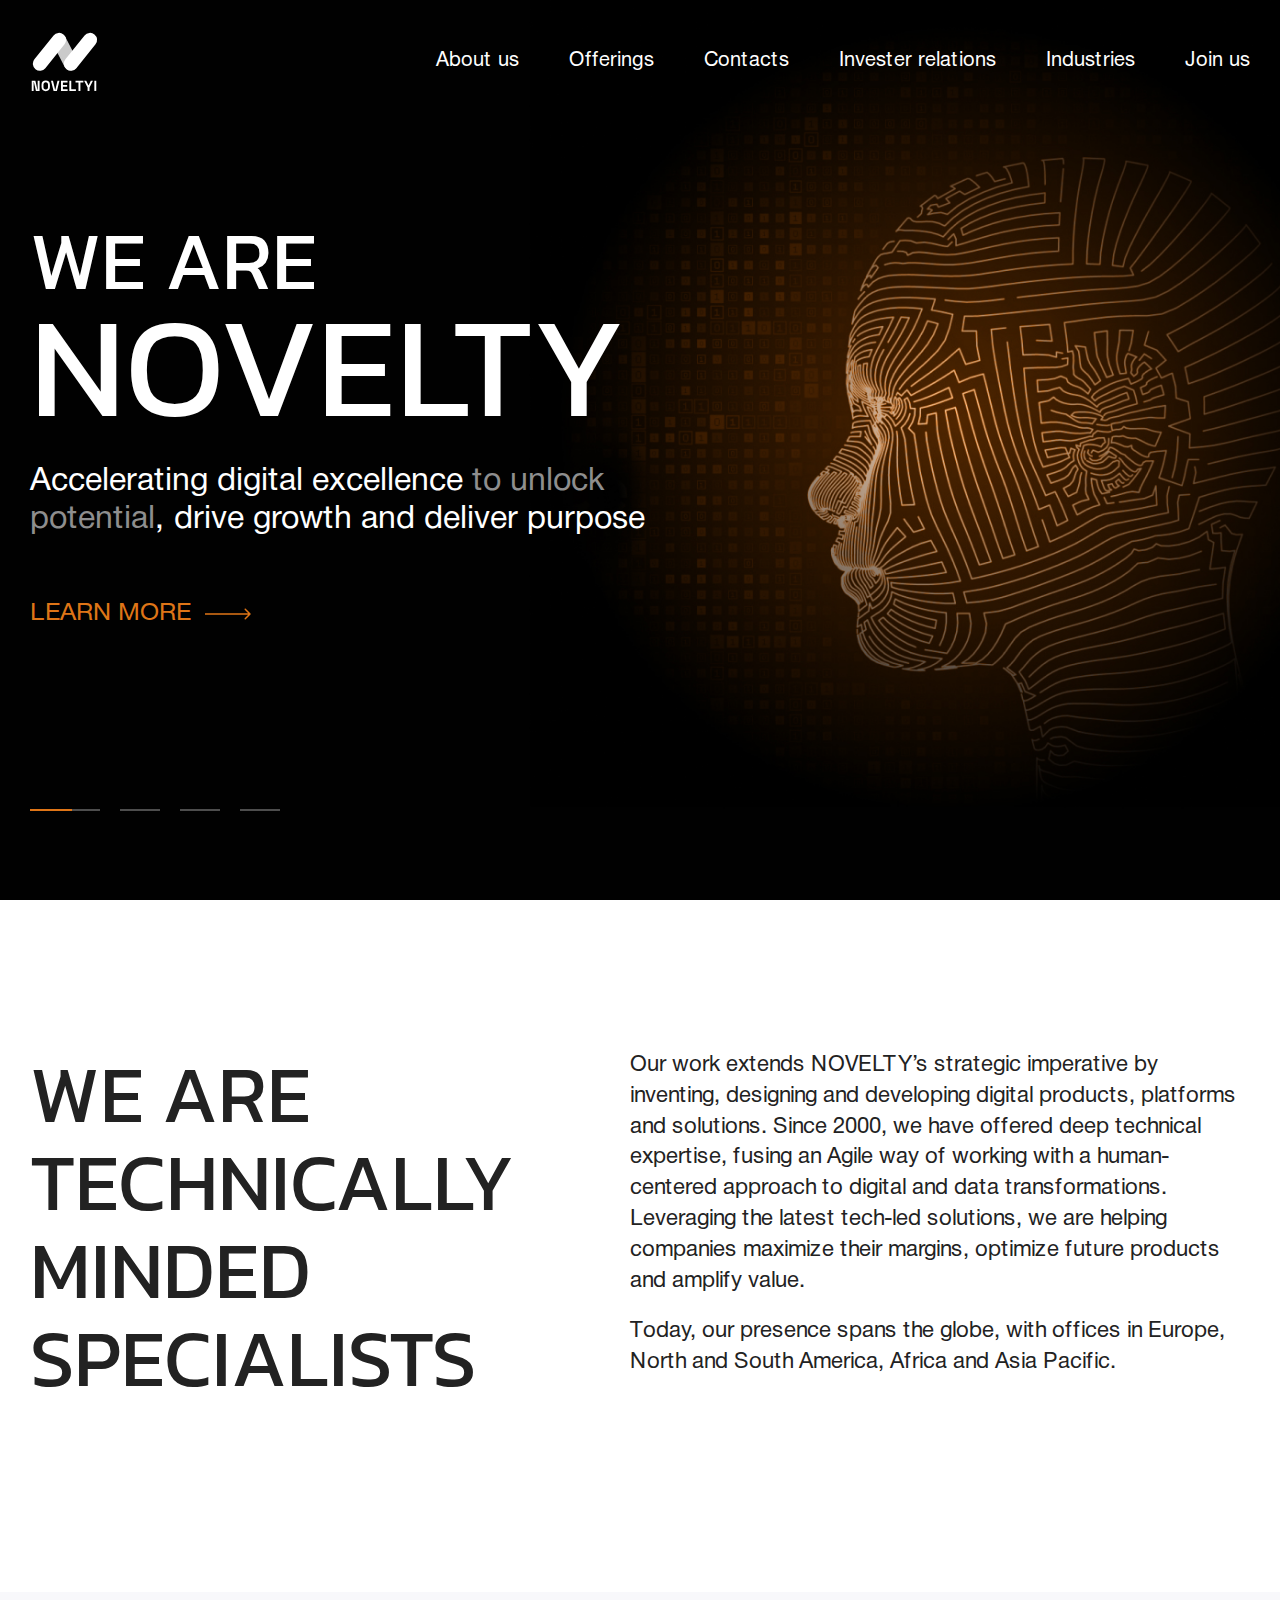
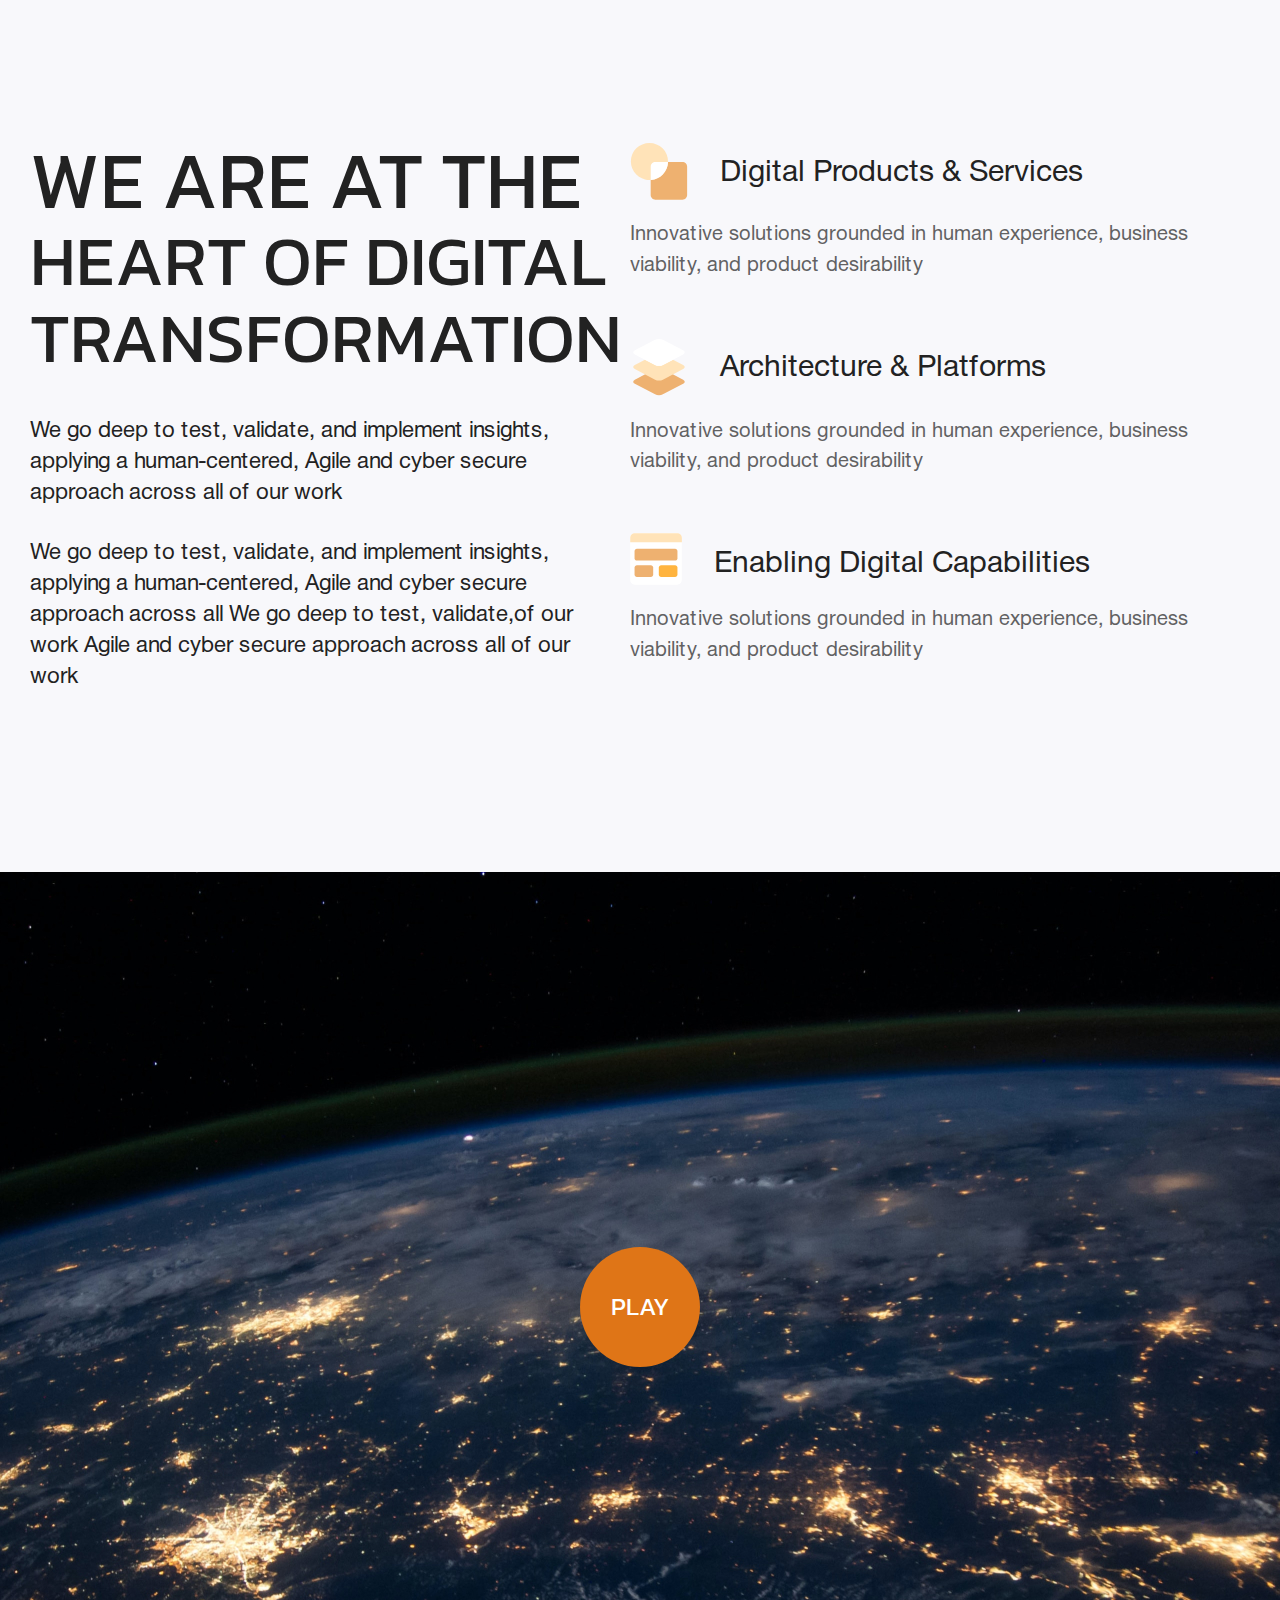
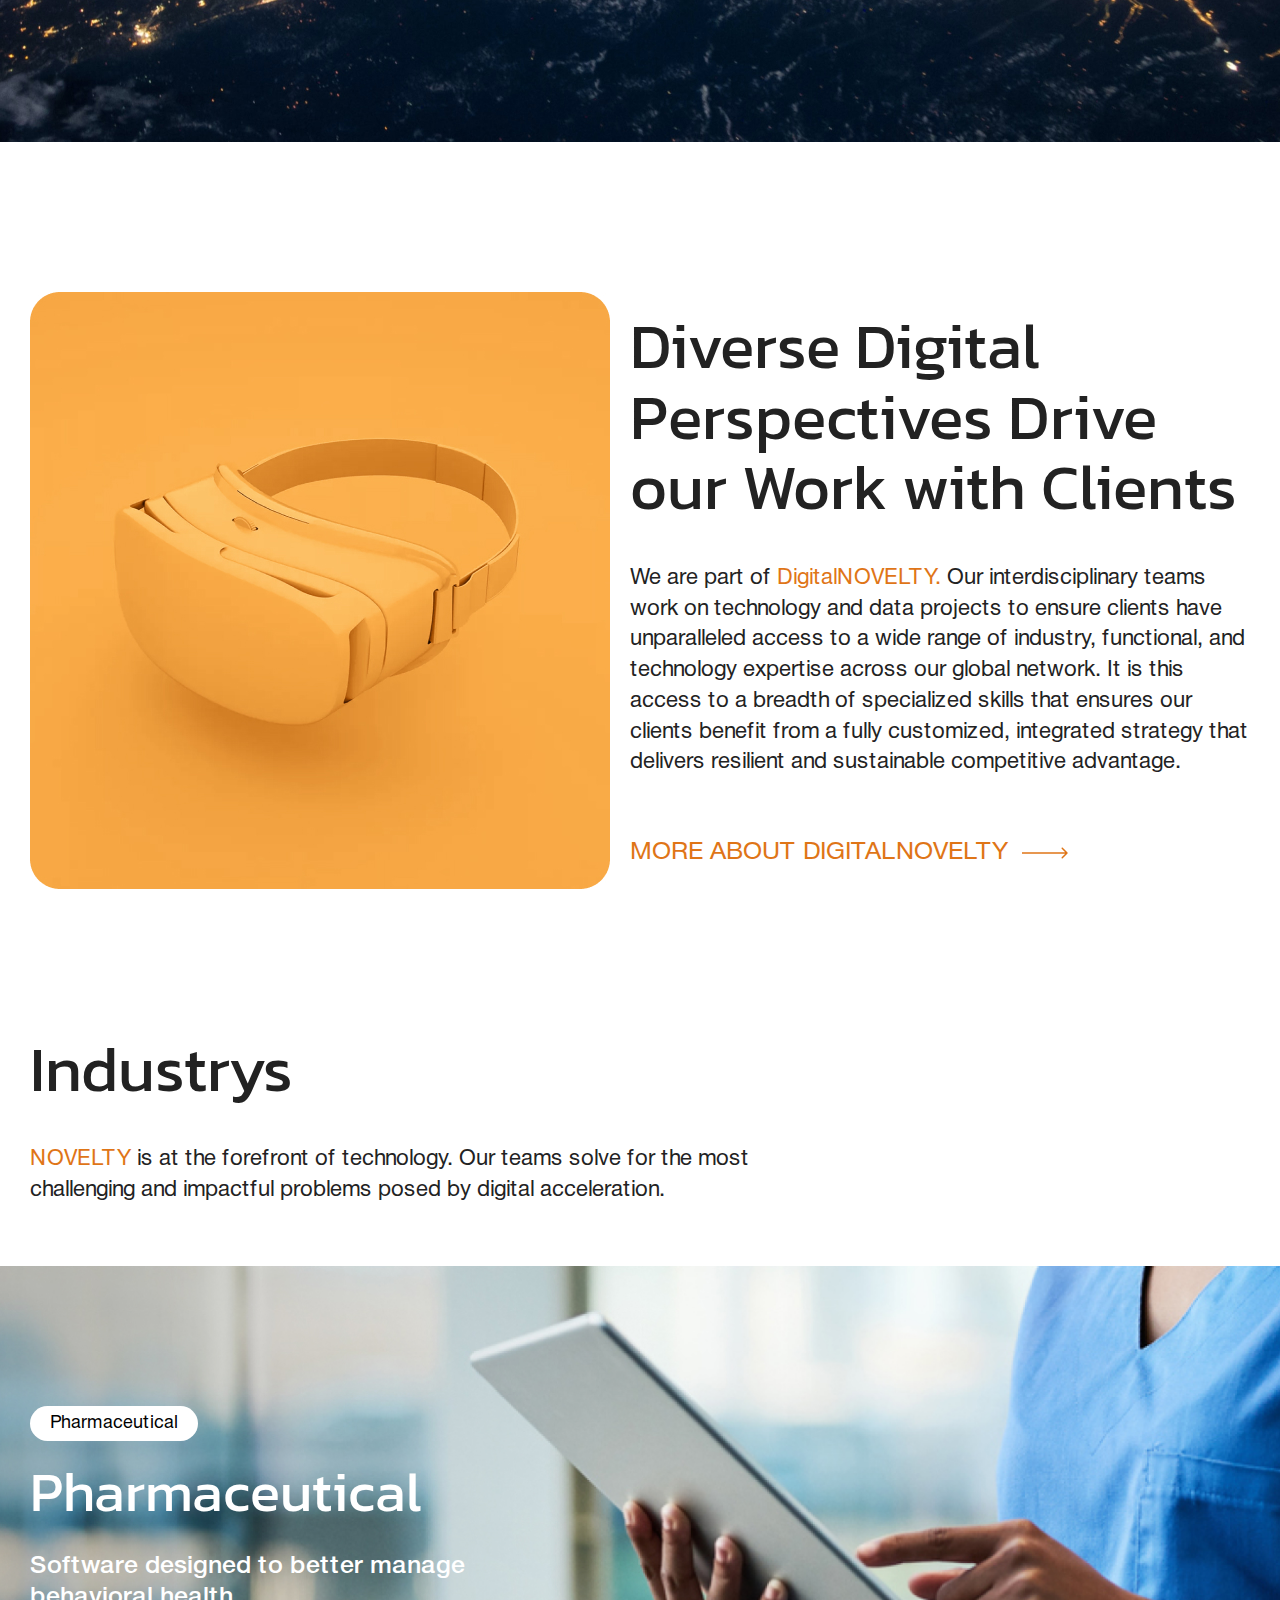
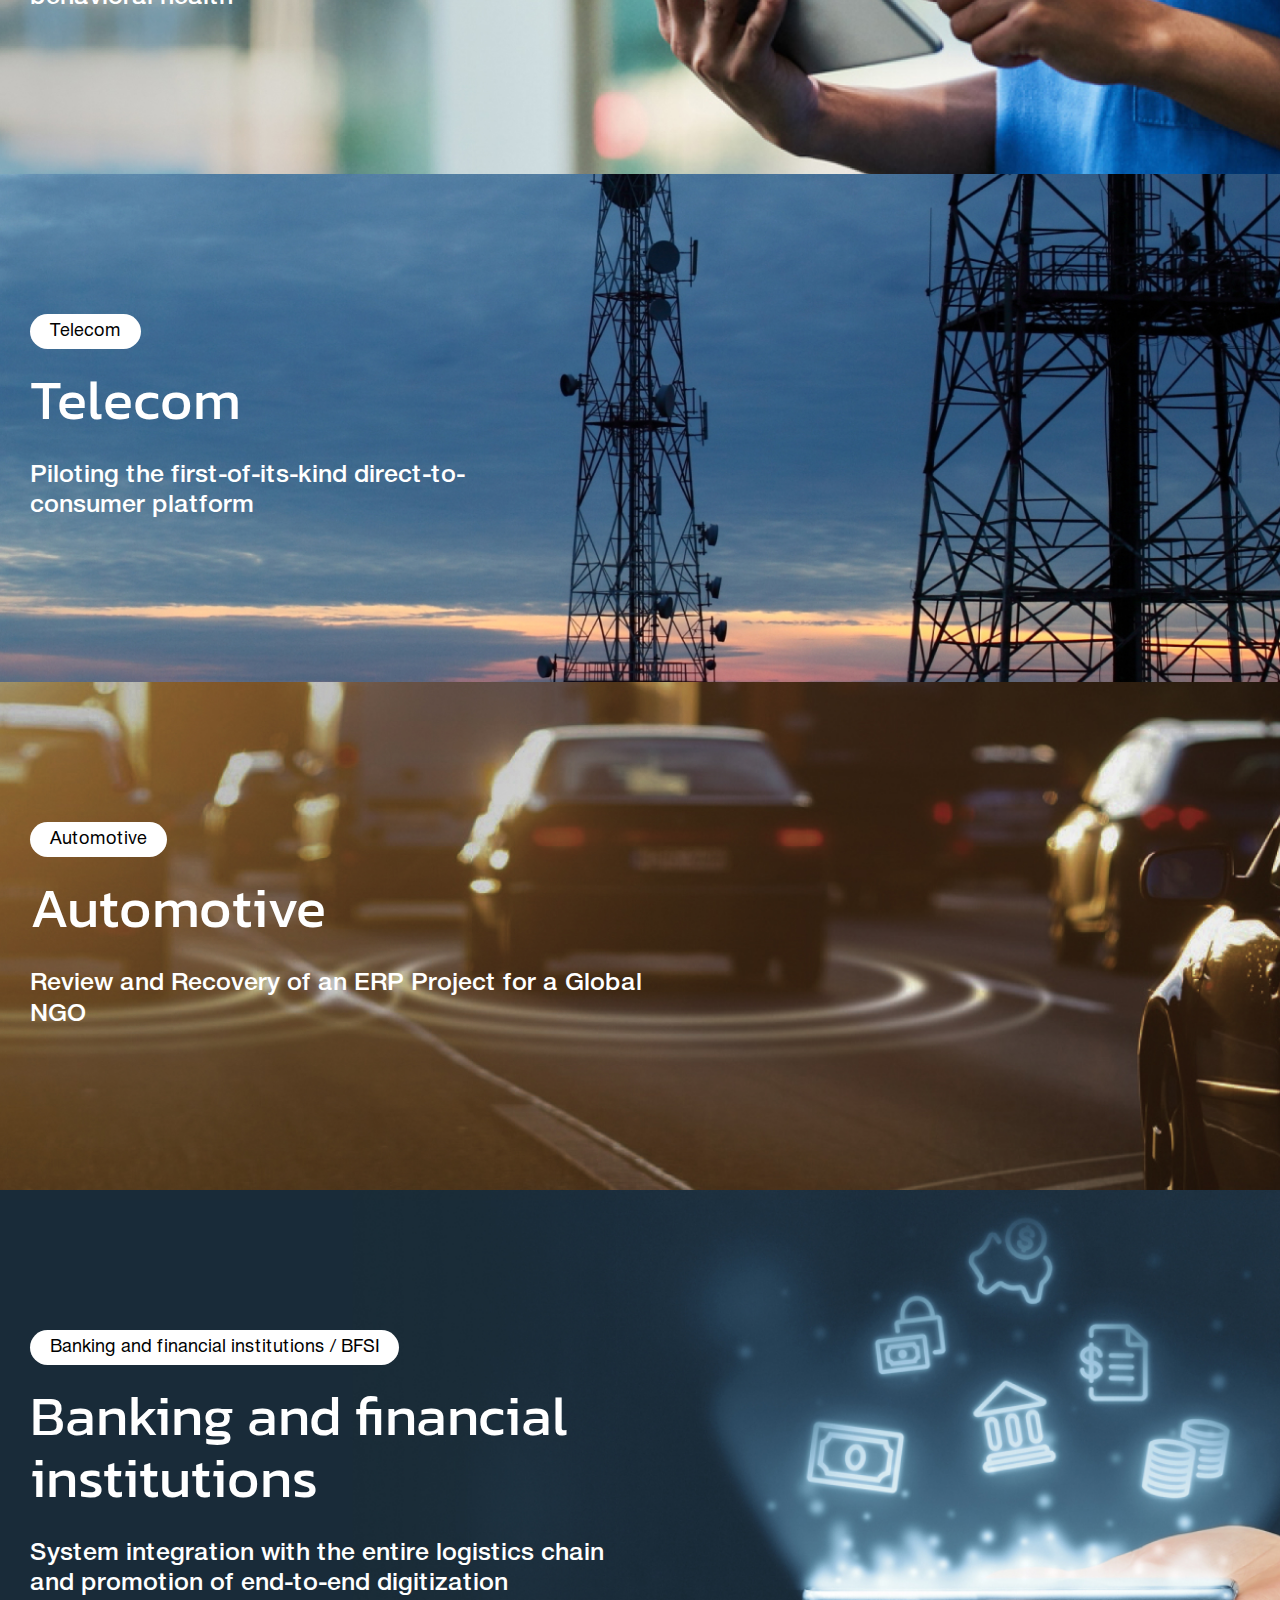
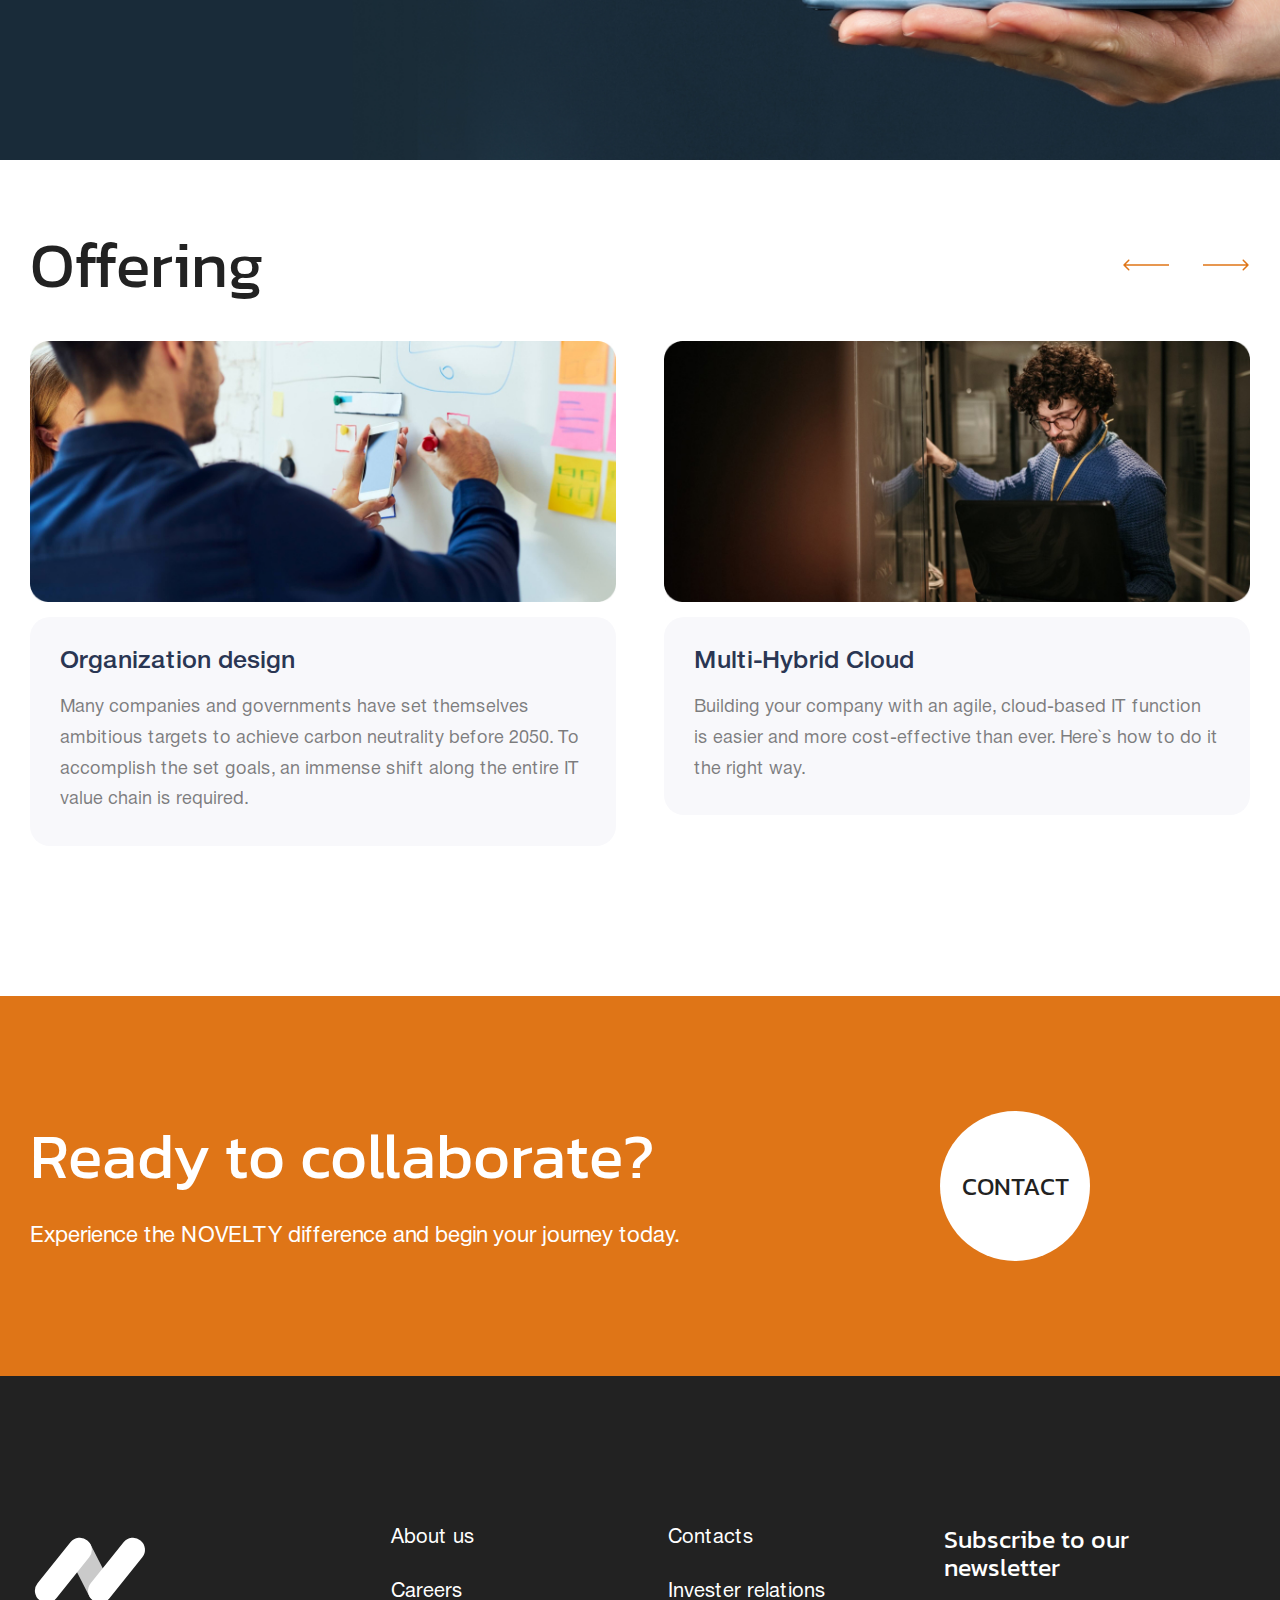
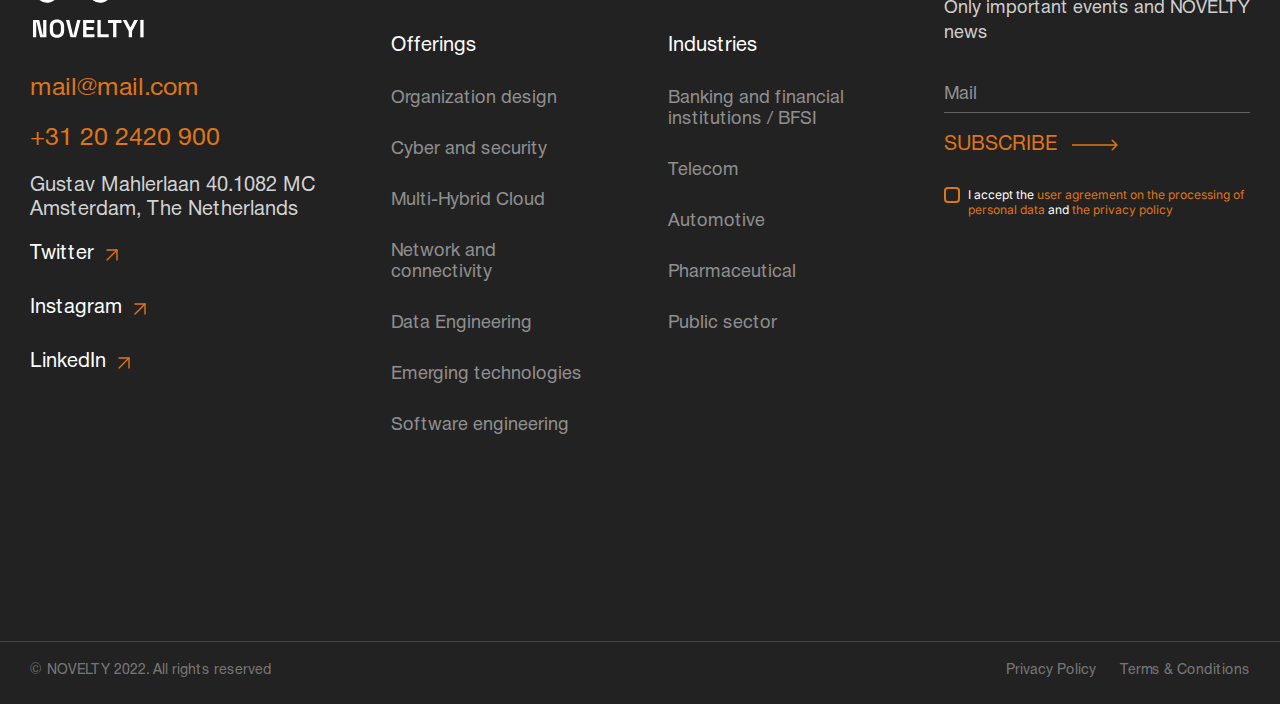
==== index.html @ e87364b2 "first" ====
<!DOCTYPE html>
<html lang="en">

<head>
	<meta charset="UTF-8">
	<meta name="viewport" content="width=device-width, initial-scale=1.0">
	<meta http-equiv="X-UA-Compatible" content="ie=edge">
	<title>Document</title>
	<link rel="preconnect" href="https://fonts.googleapis.com">
	<link rel="preconnect" href="https://fonts.gstatic.com" crossorigin>
	<link href="https://fonts.googleapis.com/css2?family=Inter&family=Kanit&display=swap" rel="stylesheet">
	<link rel="stylesheet" href="css/fonts.css">
	<link rel="stylesheet" href="css/reset.css">
	<link rel="stylesheet" href="css/style.css">
</head>

<body>

	<header class="header" style="background-image: url('images/header-bg.jpg');" id="header">
		<div class="header__wrapper">
			<div class="header-top" id="header_menu">
				<div class="container">
					<div class="header-top__wrapper">
						<a class="header-top__logo" href="#">
							<img src="images/logo.svg">
						</a>
						<nav class="header-top__menu" id="nav_menu">
							<ul class="header-top__menu-list">
								<li class="header-top__menu-item">
									<a class="header-top__menu-link" href="#">
										About us
									</a>
								</li>
								<li class="header-top__menu-item header-top__menu-item--inner">
									<a class="header-top__menu-link" href="#">
										Offerings
									</a>
									<div class="header-top__menu-dropdown">
										<ul class="header-top__dropdown-list">
											<li class="header-top__dropdown-item offerings active" data-index="0">
												<p class="header-dropdown__item-text">Organization design</p>
											</li>
											<li class="header-top__dropdown-item offerings" data-index="1">
												<p class="header-dropdown__item-text">Network and connectivity</p>
											</li>
											<li class="header-top__dropdown-item offerings" data-index="2">
												<p class="header-dropdown__item-text">Cyber and security</p>
											</li>
											<li class="header-top__dropdown-item offerings" data-index="3">
												<p class="header-dropdown__item-text">Multi-Hybrid Cloud</p>
											</li>
											<li class="header-top__dropdown-item offerings" data-index="4">
												<p class="header-dropdown__item-text">Data Engineering</p>
											</li>
											<li class="header-top__dropdown-item offerings" data-index="5">
												<p class="header-dropdown__item-text">Software engineering</p>
											</li>
											<li class="header-top__dropdown-item offerings" data-index="6">
												<p class="header-dropdown__item-text">Emerging technologies</p>
											</li>
										</ul>
										<div class="header-dropdown__item-content">
											<ul class="header-dropdown__item-inner active" data-index="0">
												<li class="herader-dropdown__inner-item">Digital native business models1</li>
												<li class="herader-dropdown__inner-item">Digital native enterprise architectures
												</li>
												<li class="herader-dropdown__inner-item">Workforce transformation</li>
												<li class="herader-dropdown__inner-item">Workspace transformation</li>
												<li class="herader-dropdown__inner-item">Cognitive process automation</li>
												<li class="herader-dropdown__inner-item">Experience design</li>
												<li class="herader-dropdown__inner-item">Cognitive VOIP and Call center
													solutions </li>
											</ul>
											<ul class="header-dropdown__item-inner" data-index="1">
												<li class="herader-dropdown__inner-item">Digital native business models2</li>
												<li class="herader-dropdown__inner-item">Digital native enterprise architectures
												</li>
												<li class="herader-dropdown__inner-item">Workforce transformation</li>
												<li class="herader-dropdown__inner-item">Workspace transformation</li>
											</ul>
											<ul class="header-dropdown__item-inner" data-index="2">
												<li class="herader-dropdown__inner-item">Digital native business models3</li>
												<li class="herader-dropdown__inner-item">Digital native enterprise architectures
												</li>
												<li class="herader-dropdown__inner-item">Workforce transformation</li>
												<li class="herader-dropdown__inner-item">Experience design</li>
												<li class="herader-dropdown__inner-item">Cognitive VOIP and Call center
													solutions </li>
											</ul>
											<ul class="header-dropdown__item-inner" data-index="3">
												<li class="herader-dropdown__inner-item">Digital native business models4</li>
												<li class="herader-dropdown__inner-item">Digital native enterprise architectures
												</li>
												<li class="herader-dropdown__inner-item">Workforce transformation</li>
												<li class="herader-dropdown__inner-item">Workspace transformation</li>
												<li class="herader-dropdown__inner-item">Cognitive process automation</li>
												<li class="herader-dropdown__inner-item">Experience design</li>
												<li class="herader-dropdown__inner-item">Cognitive process automation</li>
												<li class="herader-dropdown__inner-item">Experience design</li>
											</ul>
											<ul class="header-dropdown__item-inner" data-index="4">
												<li class="herader-dropdown__inner-item">Digital native business models5</li>
												<li class="herader-dropdown__inner-item">Digital native enterprise architectures
												</li>
												<li class="herader-dropdown__inner-item">Workforce transformation</li>
												<li class="herader-dropdown__inner-item">Workspace transformation</li>
												<li class="herader-dropdown__inner-item">Cognitive process automation</li>
												<li class="herader-dropdown__inner-item">Experience design</li>
												<li class="herader-dropdown__inner-item">Cognitive VOIP and Call center
													solutions </li>
											</ul>
											<ul class="header-dropdown__item-inner" data-index="5">
												<li class="herader-dropdown__inner-item">Digital native business models6</li>
												<li class="herader-dropdown__inner-item">Digital native enterprise architectures
												</li>
												<li class="herader-dropdown__inner-item">Workforce transformation</li>
												<li class="herader-dropdown__inner-item">Workspace transformation</li>
												<li class="herader-dropdown__inner-item">Cognitive process automation</li>
												<li class="herader-dropdown__inner-item">Experience design</li>
												<li class="herader-dropdown__inner-item">Cognitive VOIP and Call center
													solutions </li>
											</ul>
											<ul class="header-dropdown__item-inner" data-index="6">
												<li class="herader-dropdown__inner-item">Digital native business models7</li>
												<li class="herader-dropdown__inner-item">Digital native enterprise architectures
												</li>
												<li class="herader-dropdown__inner-item">Workforce transformation</li>
												<li class="herader-dropdown__inner-item">Workspace transformation</li>
												<li class="herader-dropdown__inner-item">Cognitive process automation</li>
												<li class="herader-dropdown__inner-item">Experience design</li>
												<li class="herader-dropdown__inner-item">Cognitive VOIP and Call center
													solutions </li>
											</ul>
										</div>
									</div>
								</li>
								<li class="header-top__menu-item">
									<a class="header-top__menu-link" href="#">
										Contacts
									</a>
								</li>
								<li class="header-top__menu-item">
									<a class="header-top__menu-link" href="#">
										Invester relations
									</a>
								</li>
								<li class="header-top__menu-item header-top__menu-item--inner">
									<a class="header-top__menu-link" href="#">
										Industries
									</a>
									<div class="header-top__menu-dropdown header-top__menu-dropdown--industries">
										<ul class="header-top__dropdown-list">
											<li class="header-top__dropdown-item industries">
												<p class="header-dropdown__item-text">Banking and financial institutions / BFSI
												</p>
											</li>
											<li class="header-top__dropdown-item industries">
												<p class="header-dropdown__item-text">Telecom</p>
											</li>
											<li class="header-top__dropdown-item industries">
												<p class="header-dropdown__item-text">Automotive</p>
											</li>
											<li class="header-top__dropdown-item industries">
												<p class="header-dropdown__item-text">Pharmaceutical</p>
											</li>
											<li class="header-top__dropdown-item industries">
												<p class="header-dropdown__item-text">Public sector</p>
											</li>
										</ul>
									</div>
								</li>
								<li class="header-top__menu-item">
									<a class="header-top__menu-link" href="#">
										Join us
									</a>
								</li>
							</ul>
						</nav>
						<div class="header-top__burger">
							<span class="header-top__burger-line"></span>
						</div>
					</div>	
				</div>	
			</div>
			<div class="container">
				<div class="header__inner">
					<div class="header__inner-content">
						<h1 class="header__inner-title title">
							We Are <span>NOVELTY</span>
						</h1>
						<p class="header__inner-text">
							Accelerating digital excellence <span>to unlock potential</span>, drive growth and deliver
							purpose
						</p>
						<a class="header__inner-link link" href="#">
							LEARN MORE
						</a>
					</div>
					<div class="header__inner-bottom">
						<div class="header__inner-line header__inner-line--active">
							<span class="header__inner-filling"></span>
						</div>
						<div class="header__inner-line">
							<span class="header__inner-filling"></span>
						</div>
						<div class="header__inner-line">
							<span class="header__inner-filling"></span>
						</div>
						<div class="header__inner-line">
							<span class="header__inner-filling"></span>
						</div>
					</div>
				</div>
			</div>	
		</div>
	</header>



 

	<section class="info">
		<div class="container">
			<div class="info__wrapper">
				<h2 class="info__wrapper-title title">
					We are Technically Minded Specialists
				</h2>
				<div class="info__wrapper-text">
					<p class="info__wrapper-paragraph">
						Our work extends NOVELTY’s strategic imperative by inventing, designing and developing digital
						products, platforms and solutions. Since 2000, we have offered deep technical expertise, fusing
						an Agile way of working with a human-centered approach to digital and data transformations.
						Leveraging the latest tech-led solutions, we are helping companies maximize their margins,
						optimize future products and amplify value.
					</p>
					<p class="info__wrapper-paragraph">
						Today, our presence spans the globe, with offices in Europe, North and South America, Africa and
						Asia Pacific.
					</p>
				</div>
			</div>
		</div>
	</section>




	<section class="feature">
		<div class="container">
			<div class="feature-inner">
				<div class="feature-inner__info">
					<h3 class="feature-inner__info-title title">
						<span>We Are at the</span> Heart of Digital Transformation
					</h3>
					<div class="feature-inner__info-text">
						<p class="feature-inner__info-paragraph">
							We go deep to test, validate, and implement insights,
							applying a human-centered,
							Agile and cyber secure approach across all of our work
						</p>
						<p class="feature-inner__info-paragraph">
							We go deep to test, validate, and implement insights, applying a human-centered,
							Agile and cyber secure approach across all We go deep to test,
							validate,of our work Agile and cyber secure approach across all of our work
						</p>
					</div>
				</div>
				<div class="feature-inner__items">
					<div class="feature-inner__items-item">
						<div class="feature-inner__item-top">
							<div class="feature-inner__items-img">
								<img src="images/feature_img-1.svg">
							</div>
							<h5 class="feature-inner__items-title">
								Digital Products & Services
							</h5>
						</div>
						<p class="feature-inner__items-text">
							Innovative solutions grounded in human experience,
							business viability, and product desirability
						</p>
					</div>
					<div class="feature-inner__items-item">
						<div class="feature-inner__item-top">
							<div class="feature-inner__items-img">
								<img src="images/feature_img-2.svg">
							</div>
							<h5 class="feature-inner__items-title">
								Architecture & Platforms
							</h5>
						</div>
						<p class="feature-inner__items-text">
							Innovative solutions grounded in human experience,
							business viability, and product desirability
						</p>
					</div>
					<div class="feature-inner__items-item">
						<div class="feature-inner__item-top">
							<div class="feature-inner__items-img">
								<img src="images/feature_img-3.svg">
							</div>
							<h5 class="feature-inner__items-title">
								Enabling Digital Capabilities
							</h5>
						</div>
						<p class="feature-inner__items-text">
							Innovative solutions grounded in human experience,
							business viability, and product desirability
						</p>
					</div>
				</div>
			</div>
		</div>
	</section>




	<section class="video" style="background-image: url('images/video-bg.jpg');">
		<div class="video__button">
			<p class="video__button-text">
				play
			</p>
		</div>
	</section>




	<section class="digitalnovelty">
		<div class="container">
			<div class="digitalnovelty__wrapper">
				<div class="digitalnovelty__wrapper-img">
					<img src="images/digitalnovelty_img.jpg">
				</div>
				<div class="digitalnovelty__wrapper-info">
					<h4 class="digitalnovelty__wrapper-title title">
						Diverse Digital Perspectives Drive our Work with Clients
					</h4>
					<p class="digitalnovelty__wrapper-text">
						We are part of <span>DigitalNOVELTY.</span>
						Our interdisciplinary teams work on technology and data projects to ensure
						clients have unparalleled access to a wide range of industry,
						functional, and technology expertise across our global network.
						It is this access to a breadth of specialized skills that ensures
						our clients benefit from a fully customized,
						integrated strategy that delivers resilient and sustainable competitive advantage.
					</p>
					<a class="digitalnovelty__wrapper-link link" href="#">
						more about digitalnovelty
					</a>
				</div>
			</div>
		</div>
	</section>


	<section class="industrys">
		<div class="industrys__top">
			<div class="container">
				<div class="industrys__top-info">
					<h4 class="industrys__top-title title">
						Industrys
					</h4>
					<p class="industrys__top-text">
						<span>NOVELTY</span> is at the forefront of technology.
						Our teams solve for the most challenging and impactful
						problems posed by digital acceleration.
					</p>
				</div>
			</div>
		</div>

		<div class="industrys__items">
			<div class="industrys__items-item" style="background-image: url('images/industrys_img-1.jpg');">
				<div class="container">
					<div class="industrys__item-content">
						<h6 class="industrys__item-suptitle">
							Pharmaceutical
						</h6>
						<h4 class="industrys__item-title title">
							Pharmaceutical
						</h4>
						<p class="industrys__item-text">
							Software designed to better manage<br>
							behavioral health
						</p>
					</div>
				</div>
			</div>
			<div class="industrys__items-item" style="background-image: url('images/industrys_img-2.jpg');">
				<div class="container">
					<div class="industrys__item-content">
						<h6 class="industrys__item-suptitle">
							Telecom
						</h6>
						<h4 class="industrys__item-title title">
							Telecom
						</h4>
						<p class="industrys__item-text">
							Piloting the first-of-its-kind direct-to-<br>consumer platform
						</p>
					</div>
				</div>
			</div>
			<div class="industrys__items-item" style="background-image: url('images/industrys_img-3.jpg');">
				<div class="container">
					<div class="industrys__item-content">
						<h6 class="industrys__item-suptitle">
							Automotive
						</h6>
						<h4 class="industrys__item-title title">
							Automotive
						</h4>
						<p class="industrys__item-text">
							Review and Recovery of an ERP Project for a Global NGO
						</p>
					</div>
				</div>
			</div>
			<div class="industrys__items-item" style="background-image: url('images/industrys_img-4.jpg');">
				<div class="container">
					<div class="industrys__item-content">
						<h6 class="industrys__item-suptitle">
							Banking and financial institutions / BFSI
						</h6>
						<h4 class="industrys__item-title title">
							Banking and financial institutions
						</h4>
						<p class="industrys__item-text">
							System integration with the entire logistics chain and promotion of end-to-end digitization
						</p>
					</div>
				</div>
			</div>
		</div>
	</section>




	<section class="offering">
		<div class="container">
			<div class="offering__top">
				<h4 class="offering-title title">
					Offering
				</h4>
				<div class="offering__slider-arrows">
					<div class="offering__slider-prev offering__slider-btn">
						<img src="images/arrow-prev.svg">
					</div>
					<div class="offering__slider-next offering__slider-btn">
						<img src="images/next-prev.svg">
					</div>
				</div>
			</div>
			<div class="offering__slider">
				<div class="offering__slider-items">
					<div class="offering__slider-item">
						<div class="offering__slider-item__more">
							LEARN MORE
						</div>
						<div class="offering__slider-item__img">
							<img src="images/offering_slider-img1.jpg">
						</div>
						<div class="offering__slider-item__info">
							<h6 class="offering__slider-item-title">
								Organization design
							</h6>
							<p class="offering__slider-item__text">
								Many companies and governments have set themselves ambitious targets to achieve carbon
								neutrality before 2050.
								To accomplish the set goals, an immense shift along the entire IT value chain is
								required.
							</p>
						</div>
					</div>
					<div class="offering__slider-item">
						<div class="offering__slider-item__more">
							LEARN MORE
						</div>
						<div class="offering__slider-item__img">
							<img src="images/offering_slider-img2.jpg">
						</div>
						<div class="offering__slider-item__info">
							<h6 class="offering__slider-item-title">
								Multi-Hybrid Cloud
							</h6>
							<p class="offering__slider-item__text">
								Building your company with an agile, cloud-based IT function is easier and more
								cost-effective than ever.
								Here`s how to do it the right way.
							</p>
						</div>
					</div>
				</div>
			</div>
		</div>
	</section>




	<section class="contact">
		<div class="container">
			<div class="contact__inner">
				<div class="contact__inner-info">
					<h4 class="contact__inner-title title">
						Ready to collaborate?
					</h4>
					<p class="contact__inner-text">
						Experience the NOVELTY difference and begin your journey today.
					</p>
				</div>
				<div class="contact__inner-button" id="contact_button">
					contact
				</div>
			</div>
		</div>
	</section>




	<footer class="footer">
		<div class="container">
			<div class="footer__inner">
				<div class="footer__inner-item footer__inner-item--first">
					<a class="footer__item-logo" href="#">
						<img src="images/footer_logo.svg">
					</a>
					<a class="footer__item-mail" href="#">
						mail@mail.com
					</a>
					<a class="footer__item-phone" href="#">
						+31 20 2420 900
					</a>
					<p class="footer__item-address">
						Gustav Mahlerlaan 40.1082 MC Amsterdam, The Netherlands
					</p>
					<ul class="footer__item-socnetwork">
						<li class="footer__socnetwork-item">
							<a class="footer__socnetwork-link" href="#">
								Twitter
							</a>
						</li>
						<li class="footer__socnetwork-item">
							<a class="footer__socnetwork-link" href="#">
								Instagram
							</a>
						</li>
						<li class="footer__socnetwork-item">
							<a class="footer__socnetwork-link" href="#">
								LinkedIn
							</a>
						</li>
					</ul>
				</div>
				<div class="footer__inner-item footer__inner-item--nav">
					<ul class="footer__item-list">
						<li class="footer__list-item">
							<a class="footer__list-link footer__list-item--top" href="#">
								About us
							</a>
						</li>
						<li class="footer__list-item">
							<a class="footer__list-link footer__list-item--top" href="#">
								Careers
							</a>
						</li>
						<li class="footer__list-item">
							<a class="footer__list-link footer__list-item--top" href="#">
								Offerings
							</a>
						</li>
						<li class="footer__list-item">
							<a class="footer__list-link" href="#">
								Organization design
							</a>
						</li>
						<li class="footer__list-item">
							<a class="footer__list-link" href="#">
								Cyber and security
							</a>
						</li>
						<li class="footer__list-item">
							<a class="footer__list-link" href="#">
								Multi-Hybrid Cloud
							</a>
						</li>
						<li class="footer__list-item">
							<a class="footer__list-link" href="#">
								Network and connectivity
							</a>
						</li>
						<li class="footer__list-item">
							<a class="footer__list-link" href="#">
								Data Engineering
							</a>
						</li>
						<li class="footer__list-item">
							<a class="footer__list-link" href="#">
								Emerging technologies
							</a>
						</li>
						<li class="footer__list-item">
							<a class="footer__list-link" href="#">
								Software engineering
							</a>
						</li>
					</ul>
				</div>
				<div class="footer__inner-item footer__inner-item--nav">
					<ul class="footer__item-list">
						<li class="footer__list-item">
							<a class="footer__list-link footer__list-item--top" href="#">
								Contacts
							</a>
						</li>
						<li class="footer__list-item">
							<a class="footer__list-link footer__list-item--top" href="#">
								Invester relations
							</a>
						</li>
						<li class="footer__list-item">
							<a class="footer__list-link footer__list-item--top" href="#">
								Industries
							</a>
						</li>
						<li class="footer__list-item">
							<a class="footer__list-link" href="#">
								Banking and financial institutions / BFSI
							</a>
						</li>
						<li class="footer__list-item">
							<a class="footer__list-link" href="#">
								Telecom
							</a>
						</li>
						<li class="footer__list-item">
							<a class="footer__list-link" href="#">
								Automotive
							</a>
						</li>
						<li class="footer__list-item">
							<a class="footer__list-link" href="#">
								Pharmaceutical
							</a>
						</li>
						<li class="footer__list-item">
							<a class="footer__list-link" href="#">
								Public sector
							</a>
						</li>
					</ul>
				</div>
				<div class="footer__inner-item footer__inner-form">
					<h6 class="footer__form-title title">
						Subscribe to our newsletter
					</h6>
					<p class="footer__form-text">
						Only important events and NOVELTY news
					</p>
					<div class="footer__form-content">
						<input class="footer__form-input input" type="email" placeholder="Mail">
						<button class="footer__form-button link button">
							Subscribe
						</button>
					</div>
					<label class="footer__form-label">
						<input class="footer__form-check agreement__check" type="checkbox">
						<span class="footer__form-check--style agreement__check--style"></span>
						<p class="footer__label-text agreement__check-text">I accept the <a href="#">user agreement on the processing of
								personal data</a> and <a href="#">the privacy policy</a></p>
					</label>
				</div>
			</div>
		</div>
		<div class="footer__bottom">
			<div class="container">
				<div class="footer__bottom-content">
					<p class="footer__bottom-copyright">
						© NOVELTY 2022. All rights reserved
					</p>
					<div class="footer__bottom-links">
						<a class="footer__links-item" href="#">Privacy Policy</a>
						<a class="footer__links-item" href="#">Terms & Conditions</a>
					</div>
				</div>
			</div>
		</div>
	</footer>

	<div class="popup" id="contact_popup">
		<div class="popup__close"></div>
		<div class="popup__body">
			<div class="popup__content">
				<h5 class="popup__content-title title">
					Contact us
				</h5>
				<p class="popup__content-text">
					We will contact you as soon as possible
				</p>
				<form class="popup__content-form">
					<label class="popup__content-label">
						<p class="popup__label-text">Name</p>
						<input class="popup__content-input input" type="text">
					</label>
					<label class="popup__content-label">
						Mail
						<input class="popup__content-input input" type="text">
					</label>
					<label class="popup__content-label">
						Company
						<input class="popup__content-input input" type="text">
					</label>
					<label class="popup__content-label">
						Describe your problem
						<input class="popup__content-input input" type="text">
					</label>
					<div class="popup__content-bottom">
						<label class="popup__content-agreement">
							<input class="popup__content-check agreement__check" type="checkbox">
							<span class="popup__content-check--style agreement__check--style"></span>
							<p class="popup__label-text agreement__check-text">I accept the <a href="#">user agreement on the processing of
									personal data</a> and <a href="#">the privacy policy</a></p>
						</label>
						<button class="popup__content-button button__form button">
							Send
						</button>
					</div>
				</form>
			</div>
		</div>
	</div> 

	<script src="js/main.js"></script>
</body>

</html>
---- css/fonts.css ----
@font-face {
	font-family:'HelveticaNeueCyr-Roman' ;
	src: url('../fonts/HelveticaNeueCyr-Roman.woff2') format('woff2'),
		url('../fonts/HelveticaNeueCyr-Roman.woff') format('woff');
	font-weight: 400;
	font-style: normal;
	font-display:swap;
}
@font-face {
	font-family:'HelveticaNeueCyr-Medium' ;
	src: url('../fonts/HelveticaNeueCyr-Medium.woff2') format('woff2'),
		url('../fonts/HelveticaNeueCyr-Medium.woff') format('woff');
	font-weight: 500;
	font-style: normal;
	font-display:swap;
}
---- css/style.css ----
*,
*::after,
*::before{
    box-sizing: border-box;
}
body{
	font-family:'HelveticaNeueCyr-Roman';
    font-weight: 400;
    font-size: 22px;
    line-height: 140%;
    color: #222222;
}
a{
    text-decoration: none;
    color: inherit;
}
ul{
    list-style:none;
}
.container{
    max-width: 1350px;
    width: 100%;
    margin: 0 auto;
    padding: 0 30px;
}
.title{
    font-family: 'Kanit', sans-serif;
    font-size: 64px;
    font-weight: 400;
    line-height: 110%;
    margin-bottom: 40px;
}
.link{
    color: #DF7517;
    font-size: 25px;
    position: relative;
    line-height: 30px;
    text-transform: uppercase;
}
.link::after{
    content: "";
    position: absolute;
    background-image: url("../images/link-arrow.svg");
    width: 46px;
    top: 50%;
    right: -60px;
    transform: translateY(-50%);
    height: 12px;
}
.input{
    font-size: 18px;
    line-height: 140%;
    padding: 5px 0;
    background-color: transparent;
    border: none;
    outline: none;
    font-family:'HelveticaNeueCyr-Roman';
    font-weight: 400;
}
.button{
    font-weight: 400;
    background: none;
    border:none;
    padding: 0;
    cursor: pointer;
    font-family: 'Kanit', sans-serif;
}

.header-top{
    position: absolute;
    padding: 30px 0;
    left: 0;
    top: 0;
    width: 100%;
    z-index: 9;
}
.header-top.fixed{
    position: fixed;
    background: rgba(255, 255, 255, 0.1);
    backdrop-filter: blur(60px);
    padding: 15px 0;
    animation: fixed__header .4s;
}
.header-top.fixed__off{
    animation: fixed__off .4s;
    position: absolute;
}
.header-top__wrapper{
    display: flex;
    justify-content: space-between;
    align-items: center;
}
@keyframes fixed__off{
    0%{
        transform: translateY(0);
        position: fixed;
    }
    100%{
        position: absolute;
        transform: translateY(-100px);
    }
}
@keyframes fixed__header{
    0%{
        transform: translateY(-100px);
    }
    100%{
        transform: translateY(0);
    }
}
.header-top__logo{
    z-index: 1;
}
.header-top__logo img{
    display: block;
    width: 100%;
}
.header-top__menu{
    font-size: 20px;
    line-height: 24px;
}
.header-top__menu-list{
    display: flex;
    align-items: center;
    color: #FFFFFF;
}
.header-top.fixed .header-top__menu-list{
    color: #222;
}

.header-top__menu-item{
    margin-right: 50px;
    position: relative;
}
.header-top__menu-item:hover{
    color: #FFB777;
}
.header-top__menu-item.active{
    color: #FFB777;
}
.header-top__menu-item.active::after{
    transform: scale(1);
}
.header-top__menu-item::after{
    content: "";
    position: absolute;
    transition: .4s all;
    bottom: -10px;
    left: 0;
    transform: scale(0);
    width: 100%;
    height: 1px;
    background: #fff;
}
.header-top.fixed .header-top__menu-item::after{
    background: #FFB777;
}
.header-top__menu-item:hover::after{
    transform: scale(1);
}
.header-top__menu-item:last-child{
    margin-right: 0;
}

.header-top__menu-link{
    padding-bottom: 10px;
    transition: .4s all;
}

.header-top__menu-dropdown{
    position: absolute;
    opacity: 0;
    pointer-events: none;
    border-radius: 30px;
    color: #fff;
    display: flex;
    transition: .7s all;
    top: 50px;
    left: -170px;
    background: rgba(102, 102, 102, 0.25);
    backdrop-filter: blur(65px);
    padding: 50px;
}
.header-top.fixed .header-top__menu-dropdown{
    color: #000!important;
    background: rgba(230, 230, 230, 0.6);
    top: 80px;
}
.header-top__menu-dropdown--industries{
    padding: 30px;
    left: -200px;
}
.header-top__menu-dropdown.active{
    opacity: 1;
    pointer-events: auto;
}

.header-top__dropdown-list{
    font-size: 18px;
    line-height: 21px;
    width: 245px;
}
.header-top__menu-dropdown--industries .header-top__dropdown-list{
    width: 360px;
}

.header-dropdown__item-text{
    cursor: pointer;
    transition: .2s all;
}
.header-dropdown__item-text:hover{
    color: #E9862E;
}

.header-top__dropdown-item{
    margin-bottom: 24px;
    position: relative;
    padding-left: 36px;
    display: flex;
    transition: .4s all;
}
.header-top__dropdown-item.active{
    color: #E9862E;
}
.header-top__dropdown-item::before{
    content: "";
    position: absolute;
    left: 0;
    top: 50%;
    transform: translateY(-50%);
}
.header-top__dropdown-item.offerings:nth-child(1)::before{
    background-image: url("../images/offering__item-icon-1.svg");
    width: 23px;
    height: 24px;
}
.header-top__dropdown-item.offerings:nth-child(2)::before{
    background-image: url("../images/offering__item-icon-2.svg");
    width: 20px;
    height: 22px;
}
.header-top__dropdown-item.offerings:nth-child(3)::before{
    background-image: url("../images/offering__item-icon-3.svg");
    width: 20px;
    height: 23px;
}
.header-top__dropdown-item.offerings:nth-child(4)::before{
    background-image: url("../images/offering__item-icon-4.svg");
    width: 22px;
    height: 17px;
}
.header-top__dropdown-item.offerings:nth-child(5)::before{
    background-image: url("../images/offering__item-icon-5.svg");
    width: 22px;
    height: 22px;
}
.header-top__dropdown-item.offerings:nth-child(6)::before{
    background-image: url("../images/offering__item-icon-6.svg");
    width: 22px;
    height: 22px;
}
.header-top__dropdown-item.offerings:nth-child(7)::before{
    background-image: url("../images/offering__item-icon-7.svg");
    width: 22px;
    height: 22px;
}


.header-top__dropdown-item.industries:nth-child(1)::before{
    background-image: url("../images/industries__item-icon-1.svg");
    width: 22px;
    height: 18px;
}
.header-top__dropdown-item.industries:nth-child(2)::before{
    background-image: url("../images/industries__item-icon-2.svg");
    width: 24px;
    height: 24px;
}
.header-top__dropdown-item.industries:nth-child(3)::before{
    background-image: url("../images/industries__item-icon-3.svg");
    width: 20px;
    height: 20px;
}
.header-top__dropdown-item.industries:nth-child(4)::before{
    background-image: url("../images/industries__item-icon-4.svg");
    width: 20px;
    height: 20px;
}
.header-top__dropdown-item.industries:nth-child(5)::before{
    background-image: url("../images/industries__item-icon-5.svg");
    width: 22px;
    height: 24px;
}

.header-top__menu-dropdown.active .header-top__dropdown-item:nth-child(1){
    animation-delay: .2s;
}
.header-top__menu-dropdown.active .header-top__dropdown-item:nth-child(2){
    animation-delay: .3s;
}
.header-top__menu-dropdown.active .header-top__dropdown-item:nth-child(3){
    animation-delay: .4s;
}
.header-top__menu-dropdown.active .header-top__dropdown-item:nth-child(4){
    animation-delay: .5s;
}
.header-top__menu-dropdown.active .header-top__dropdown-item:nth-child(5){
    animation-delay: .6s;
}
.header-top__menu-dropdown.active .header-top__dropdown-item:nth-child(6){
    animation-delay: .6s;
}
.header-top__menu-dropdown.active .header-top__dropdown-item:nth-child(7){
    animation-delay: .7s;
}
.header-top__menu-dropdown.active .header-top__dropdown-item{
    animation: show__item 1s;
    animation-fill-mode: both;
}
@keyframes show__item{
    0%{
        opacity: 0;
    }
    100%{
        opacity: 1;
    }
}
.header-top__dropdown-item:last-child{
    margin-bottom: 0;
}


.header-top__menu-dropdown.active .header-dropdown__item-content{
    animation: show__item .5s;
    animation-delay: .5s;
    animation-fill-mode: both;
}

.header-dropdown__item-inner{
    width: 240px;
    right: 0;
    font-size: 16px;
    display: none;
    transition: .4s all;
    margin-left: 70px;
    line-height: 19px;
    color: rgba(255, 255, 255, 0.8);
}
.header-dropdown__item-inner.active{
    display: block;
}
.header-top.fixed .header-dropdown__item-inner{
    color: #000!important;
}

.herader-dropdown__inner-item{
    margin-bottom: 20px;
    cursor: pointer;
}
.herader-dropdown__inner-item:last-child{
    margin-bottom: 0;
}
.header-top__burger{
    display: none;
    position: relative;
    width: 20px;
    transition: .4s all;
}
.header-top__burger-line{
    background: #fff;
    height: 2px;
    transition: .4s all;
    display: block;
    width: 100%;
    border-radius: 2px;
}
.header-top__burger::before,
.header-top__burger::after{
    content: "";
    position: absolute;
    left: 0;
    background: #fff;
    height: 2px;
    width: 100%;
    transition: .4s all;
    border-radius: 2px;
}
.header-top__burger::before{
    top: -6px;
}
.header-top__burger::after{
    bottom: -6px;
}



.popup{
    position: fixed;
    width: 100%;
    height: 100%;
    background: linear-gradient(0deg, rgba(238, 177, 112, 0.3), rgba(238, 177, 112, 0.3));
    left: 0;
    top: 0;
    z-index: 99;
    transition: .4s all;
    opacity: 0;
    visibility: hidden;
    overflow: auto;
}
.popup-open{
    opacity: 1;
    visibility: visible;
}
.popup__close{
    position: absolute;
    left: 0;
    top: 0;
    width: 100%;
    height: 100%;
    z-index: 1;
}
.contact__inner-button.stop::before,
.contact__inner-button.stop::after{
    animation-play-state: paused;
}
.popup__body{
    min-height: 100%;
    display: flex;
    justify-content: center;
    align-items: center;
}
.popup__content{
    background: #FFFFFF;
    border-radius: 30px;
    padding: 50px;
    transform: scale(0.8);
    max-width: 620px;
    z-index: 2;
    width: 100%;
    transition: .4s all;
}
.popup-open .popup__content{
    transform: scale(1);
}
.popup__content-title{
    font-size: 32px;
    text-align: center;
    display: block;
    margin-bottom: 15px;
}
.popup__content-text{
    display: block;
    text-align: center;
    color: rgba(0, 0, 0, 0.5);
    font-size: 18px;
}
.popup__content-form{
    margin-top: 30px;
}
.popup__content-label{
    font-size: 13px;
    color: #C9C9C9;
    margin-bottom: 30px;
    line-height: 16px;
    display: block;
}
.popup__content-input{
    width: 100%;
    color: #222222;
    border-bottom: 1px solid #E2E2E2;
}
.popup__content-bottom{
    display: flex;
    padding-top: 10px;
    position: relative;
}
.popup__content-agreement{
    max-width: 300px;
}
.popup__content-button{
    text-transform: uppercase;
    font-size: 25px;
    line-height: 100%;
    color: #FFFFFF;
    justify-content: center;
    width: 120px;
    height: 120px;
    transition: .4s all;
    border-radius: 50%;
    padding: 0 15px;
    right: 0;
    display: flex;
    align-items: center;
    background-color: #DF7517;
    border: 1px solid #DF7517;
}
.popup__content-button:hover{
    background: #fff;
    color: #DF7517;
}
.button__form{
    position: absolute;
}




.header{
    background-size: cover;
    background-repeat: no-repeat;
    background-position: center;
    min-height: 100vh;
    position: relative;
}
.header__wrapper{
    height: 100%;
    min-height: 100vh;
    display: flex;
    position: relative;
    flex-direction: column;
    justify-content: center;
}
.header__inner{
    color: #FFFFFF;
    height: 100%;
    min-height: 100vh;
    display: flex;
    justify-content: space-around;
    flex-direction: column;
}
.header__inner-content{
    max-width: 615px;
    width: 100%;
    padding-top: 135px;
}
.header__inner-title{
    font-size: 82px;
    line-height: 90%;
    margin-bottom: 30px;
    text-transform: uppercase;
}
.header__inner-title span{
    font-size: 143px;
    line-height: 135px;
}
.header__inner-text{
    font-weight: 400;
    font-size: 32px;
    line-height: 38px;
    margin-bottom: 60px;
}
.header__inner-text span{
    color: #8E8E8E;
}
.header__inner-bottom{
    display: flex;
    max-width: 250px;
    justify-content: space-between;
}
.header__inner-line{
    width: 16%;
    height: 2px;
    background-color: #4D4D4D;
    position: relative;
}
.header__inner-line--active{
    width: 28%;
}
.header__inner-line--active .header__inner-filling{
    opacity: 1;
}
.header__inner-filling{
    background-color: #DF7517;
    height: 2px;
    position: absolute;
    left: 0;
    top: 0;
    opacity: 0;
    width: 60%;
}




.info__wrapper{
    padding: 150px 0;
    display: flex;
    justify-content: space-between;
}
.info__wrapper-title{
    font-size: 80px;
    max-width: 560px;
    width: 100%;
    text-transform: uppercase;
}
.info__wrapper-text{
    max-width: 620px;
    width: 100%;
}
.info__wrapper-paragraph{
    margin-bottom: 20px;
}

.feature{
    background: #F8F8FB;
    padding-bottom: 170px; 
    padding: 150px 0;
}
.feature-inner{
    display: flex;
    justify-content: space-between;
}
.feature-inner__info{
    max-width: 592px;
    width: 100%;
}
.feature-inner__info-title{
    font-size: 70px;
    text-transform: uppercase;
}
.feature-inner__info-title span{
    font-size: 80px
}
.feature-inner__info-paragraph{
    margin-bottom: 30px; 
}
.feature-inner__info-paragraph:last-child{
    margin-bottom: 0; 
}
.feature-inner__items{
    max-width: 620px;
    width: 100%;
}
.feature-inner__items-item{
    margin-bottom: 55px;
    width: 100%;
}
.feature-inner__item-top{
    display: flex;
    margin-bottom: 20px;
}
.feature-inner__items-img{
    margin-right: 32px;
}
.feature-inner__items-img img{
    width: 100%;
    display: block;
}
.feature-inner__items-title{
    font-size: 30px;
    line-height: 110%;
    margin-top: 15px;
    font-weight: 400;
}
.feature-inner__items-text{
    font-size: 20px;
    opacity: 0.7;
}



.video{
    width: 100%;
    min-height: 870px;
    background-repeat: no-repeat;
    background-position: center;
    background-size: cover;
    display: flex;
    justify-content: center;
    align-items: center;
}
.video__button{
    color: #fff;
    font-size: 25px;
    text-transform: uppercase;
    font-family: 'Kanit', sans-serif;
    border-radius: 50%;
    background: #DF7517;
    width: 120px;
    height: 120px;
    display: flex;
    justify-content: center;
    align-items: center;
    cursor: pointer;
    transition: .4s all;
}
.video__button:hover{
    background-color: #fff;
}
.video__button-text{
    transition: .4s all;
}
.video__button:hover .video__button-text{
    color: #DF7517;
}




.digitalnovelty__wrapper{
    display: flex;
    justify-content: space-between;
    align-items: center;
    padding: 150px 0 75px;
}
.digitalnovelty__wrapper-img{
    max-width: 580px;
}
.digitalnovelty__wrapper-img img{
    width: 100%;
    display: block;
}
.digitalnovelty__wrapper-info{
    max-width: 620px;
    width: 100%;
}
.digitalnovelty__wrapper-text span{
    color: #df7517;
}
.digitalnovelty__wrapper-text{
    margin-bottom: 60px;
}




.industrys{
    padding: 70px 0 0; 
}
.industrys__top-info{
    margin-bottom: 60px;
}
.industrys__top-text{
    max-width: 730px;
    width: 100%;
}
.industrys__top-text span{
    color: #DF7517;
}
.industrys__items-item{
    background-position: center;
    background-repeat: no-repeat;
    background-size: cover;
    padding: 140px 0 160px;
}
.industrys__item-content{
    max-width: 620px;
    width: 100%;
}
.industrys__item-suptitle{
    background: #FFFFFF;
    border-radius: 94px;
    font-size: 18px;
    line-height: 21px;
    font-weight: 400;
    color: #000;
    padding: 7px 20px;
    margin-bottom: 20px;
    display: inline-block;
}
.industrys__item-title{
    font-size: 56px;
    color: #FFFFFF;
    margin-bottom: 30px;
}
.industrys__item-text{
	font-family:'HelveticaNeueCyr-Medium';
    font-weight: 500;
    font-size: 25px;
    color: #fff;
}




.offering{
    padding: 70px 0 150px;
}
.offering__top{
    display: flex;
    justify-content: space-between;
    margin-bottom: 40px;
}
.offering-title{
    margin-bottom: 0;
}
.offering__slider-arrows{
    display: flex;
    align-items: center;
}
.offering__slider-prev{
    margin-right: 32px;
}
.offering__slider-btn{
    cursor: pointer;
}
.offering__slider-prev img{
    width: 100%;
    display: block;
}
.offering__slider-next img{
    width: 100%;
    display: block;
}
.offering__slider-items{
    display: flex;
    justify-content: space-between;
}
.offering__slider-item{
    position: relative;
    width: 48%;
    cursor: pointer;
}
.offering__slider-item__more{
    display: flex;
    justify-content: center;
    right: 40px;
    align-items: center;
    top: 125px;
    text-align: center;
    opacity: 0;
    transition: .3s all;
    position: absolute;
    transform: translateY(100px);
    text-transform: uppercase;
    background-color: #fff;
    width: 120px;
    height: 120px;
    border-radius: 50%;
    font-family: 'Kanit', sans-serif;
    font-weight: 400;
    font-size: 25px;
    line-height: 100%;
}
.offering__slider-item:hover .offering__slider-item__more{
    transform: translateY(0px);
    opacity: 1;
}
.offering__slider-item__img{
    margin-bottom: 15px;
    max-height: 277px;
    width: 100%;
    border-radius: 20px;
}
.offering__slider-item__img img{
    width: 100%;
    display: block;
}
.offering__slider-item__info{
    background: #F8F8FB;
    border-radius: 20px;
    padding: 30px;
}
.offering__slider-item-title{
    color: #2A3653;
    font-family: 'HelveticaNeueCyr-Medium';
    font-weight: 500;
    margin-bottom: 15px;
    font-size: 25px;
}
.offering__slider-item__text{
    font-size: 18px;
    color: rgba(0, 0, 0, 0.5);
}



.contact{
    padding: 115px 0;
    overflow: hidden;
    background: #DF7517;
}
.contact__inner{
    max-width: 1060px;
    display: flex;
    align-items: center;
    justify-content: space-between;
}
.contact__inner-info{
    max-width: 780px;
}
.contact__inner-title{
    margin-bottom: 30px;
    color: #fff;
}
.contact__inner-text{
    color: #fff;
}
.contact__inner-button{
    font-size: 25px;
    line-height: 100%;
    width: 150px;
    height: 150px;
    background-color: #fff;
    border-radius: 50%;
    display: flex;
    align-items: center;
    position: relative;
    justify-content: center;
    text-align: center;
    text-transform: uppercase;
    cursor: pointer;
    font-family: 'Kanit', sans-serif;
}

.contact__inner-button::before,
.contact__inner-button::after{
    content: '';
    position: absolute;
    border: 1px solid #fff;
    height: 100%;
    width: 100%;
    transform: scale(0);
    border-radius: 50%;
    transition: .4s all;
    animation: pulse 2s linear infinite;
    animation-fill-mode: both;
}
.contact__inner-button::after{
    animation-delay: 1s;
}    
@keyframes pulse{
    0%{
     transform: scale(1);
     opacity: 1;
    }
    100%{
     transform: scale(2);
     opacity: 0;
    }
}



.footer{
    background: #222222;
    color: #FFFFFF;
    font-size: 20px;
    line-height: 24px;
}
.footer__inner{
    display: flex;
    justify-content: space-between;
    padding: 150px 0 175px;
}
.footer__inner-item--first{
    max-width: 290px;
}
.footer__item-logo{
    margin-bottom: 28px;
    display: block;
    max-width: 120px;
}
.footer__item-logo img{
    display: block;
    width: 100%;
}
.footer__item-mail{
    font-size: 25px;  
    margin-bottom: 20px;
    line-height: 30px; 
    color: #DF7517;
    display: block;
}
.footer__item-phone{
    font-size: 25px;
    line-height: 30px;
    color: #DF7517;
    margin-bottom: 20px;
    display: block;
}
.footer__item-address{
    color: #D3D3D3;
    margin-bottom: 20px;
}
.footer__socnetwork-item{
    margin-bottom: 30px;
}
.footer__socnetwork-item:last-child{
    margin-bottom: 0;
}
.footer__socnetwork-link{
    position: relative;
}
.footer__socnetwork-link::after{
    content: "";
    background-image: url("../images/socnetwork-icon.svg");
    position: absolute;
    top: 50%;
    transform: translateY(-50%);
    right: -30px;
    width: 24px;
    height: 24px;
}
.footer__inner-item--nav{
    min-width: 205px;
    max-width: 205px;
}
.footer__list-item{
    margin-bottom: 30px;
    font-size: 18px;
    line-height: 21px;
    color: rgba(255, 255, 255, 0.5);
}
.footer__list-item--top{
    font-size: 20px;
    line-height: 24px;
    color: #fff;
    position: relative;
    transition: .4s all;
    padding-bottom: 10px;
}
.footer__list-item--top::after{
    content: "";
    position: absolute;
    transition: .4s all;
    bottom: 0;
    left: 0;
    transform: scale(0);
    width: 100%;
    height: 1px;
    background: #fff;
}
.footer__list-item--top:hover::after{
    transform: scale(1);
}
.footer__list-item--top:hover{
    color: #FFB777;
}
.footer__inner-form{
    max-width: 306px;
}
.footer__form-title{
    font-size: 25px;
    margin-bottom: 15px;
}
.footer__form-text{
    font-size: 18px;
    line-height: 140%;
    color: rgba(255, 255, 255, 0.8);
    margin-bottom: 30px;
}
.footer__form-input{
    border-bottom: 1px solid #646464;
    color: #DF7517;
    width: 100%;
    margin-bottom: 20px;
}
.footer__form-input::placeholder{
    font-size: 18px;
    line-height: 140%;
    font-family:'HelveticaNeueCyr-Roman';
    font-weight: 400;
    color: #919191;
}
.footer__form-button{
    color: #DF7517;
    font-family:'HelveticaNeueCyr-Roman';
    font-size: 20px;
    line-height: 24px;
    margin-bottom: 30px;
}
.agreement__check-text{
    padding-left: 24px;
    font-size: 12px;
    line-height: 130%;
    position: relative;
    cursor: pointer;
    font-family: 'Inter', sans-serif;
}
.agreement__check-text a{
    color: #DF7517;
}
.agreement__check{
    width: 1px;
	height: 1px;
	overflow: hidden;
	position: absolute;
	clip: rect(0 0 0 0);
	padding-left: 20px;
}
.agreement__check--style{
	width: 16px;
	height: 16px;
	border: 2px solid #DF7517;
	position: absolute;
    border-radius: 4px;
}
.agreement__check:checked + .agreement__check--style::before{
    content: "";
    background-image: url("../images/check-icon.svg");
	width: 11px;
	height: 9px;
	position: absolute;
	top: 50%;
	left: 50%;
	transform: translate(-50%, -50%);
}
.agreement__check:checked + .agreement__check--style{
    background-color: #DF7517;
}
.footer__bottom{
    padding: 20px 0 25px;
    border-top: 1px solid rgba(100, 100, 100, 0.5);
    font-size: 14px;
    line-height: 17px;
    color: rgba(255, 255, 255, 0.4);
}
.footer__bottom-content{
    display: flex;
    justify-content: space-between;
    align-items: center;
}
.footer__links-item:first-child{
    margin-right: 20px;
}




@media (max-width:991px){
    .header-top__burger{
        display: block;
    }
    .header-top__burger.active .header-top__burger-line{
        opacity: 0;
    }
    .header-top__burger.active::before{
        top: 0;
        transform: rotate(45deg);
        background: #767676;
    }
    .header-top__burger.active::after{
        bottom: 0;
        transform: rotate(-45deg);
        background: #767676;
    }
    .header-top__menu{
        position: absolute;
        width: 100%;
        left: 0;
        opacity: 0;
        top: 0;
        padding: 120px 20px 30px;
        transition: .4s all;
        background: rgba(102, 102, 102, 0.25);
        backdrop-filter: blur(65px);
    }
    .header-top__menu.show{
        opacity: 1;
    }
    .header-top__menu-list{
        display: block;
    }
    .header-top__menu-item{
        height: 0;
        margin-right: 0;
        opacity: 0;
        margin-bottom: 20px;
        transition: height .6s;
    }
    .header-top__menu-item:last-child{
        margin-bottom: 0;
    }
    .header-top__menu-item::after{
        display: none;
    }
    .header-top__menu-item.active{
        height: 22px;
    }
    .header-top__menu-item--inner::before{
        content: "";
        position: absolute;
        left: 105px;
        top: 60%;
        transform: translateY(-50%);
        width: 46px;
        height: 12px;
        background-image: url("../images/header__dropdown-arrow.svg");
    }
    .header-top__menu.show .header-top__menu-item{
        height: 22px;
        opacity: 1;
    }

}
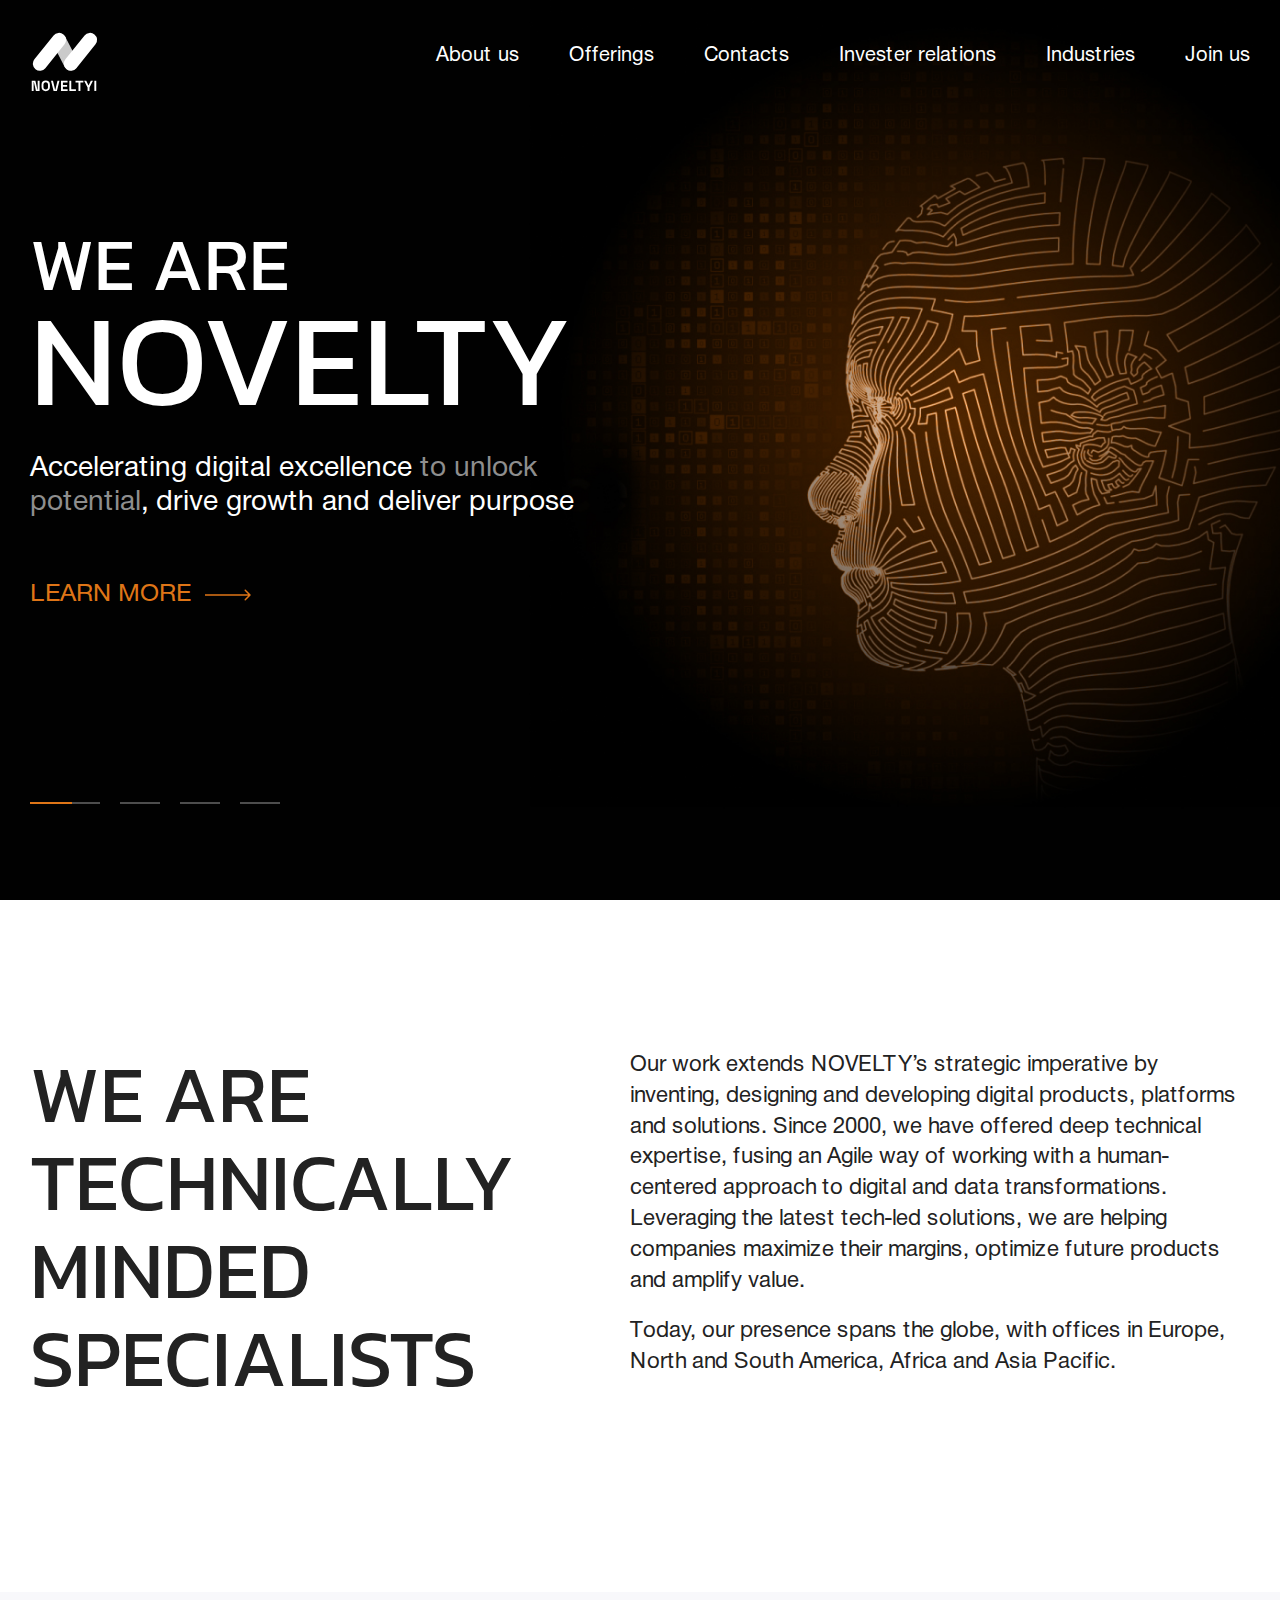
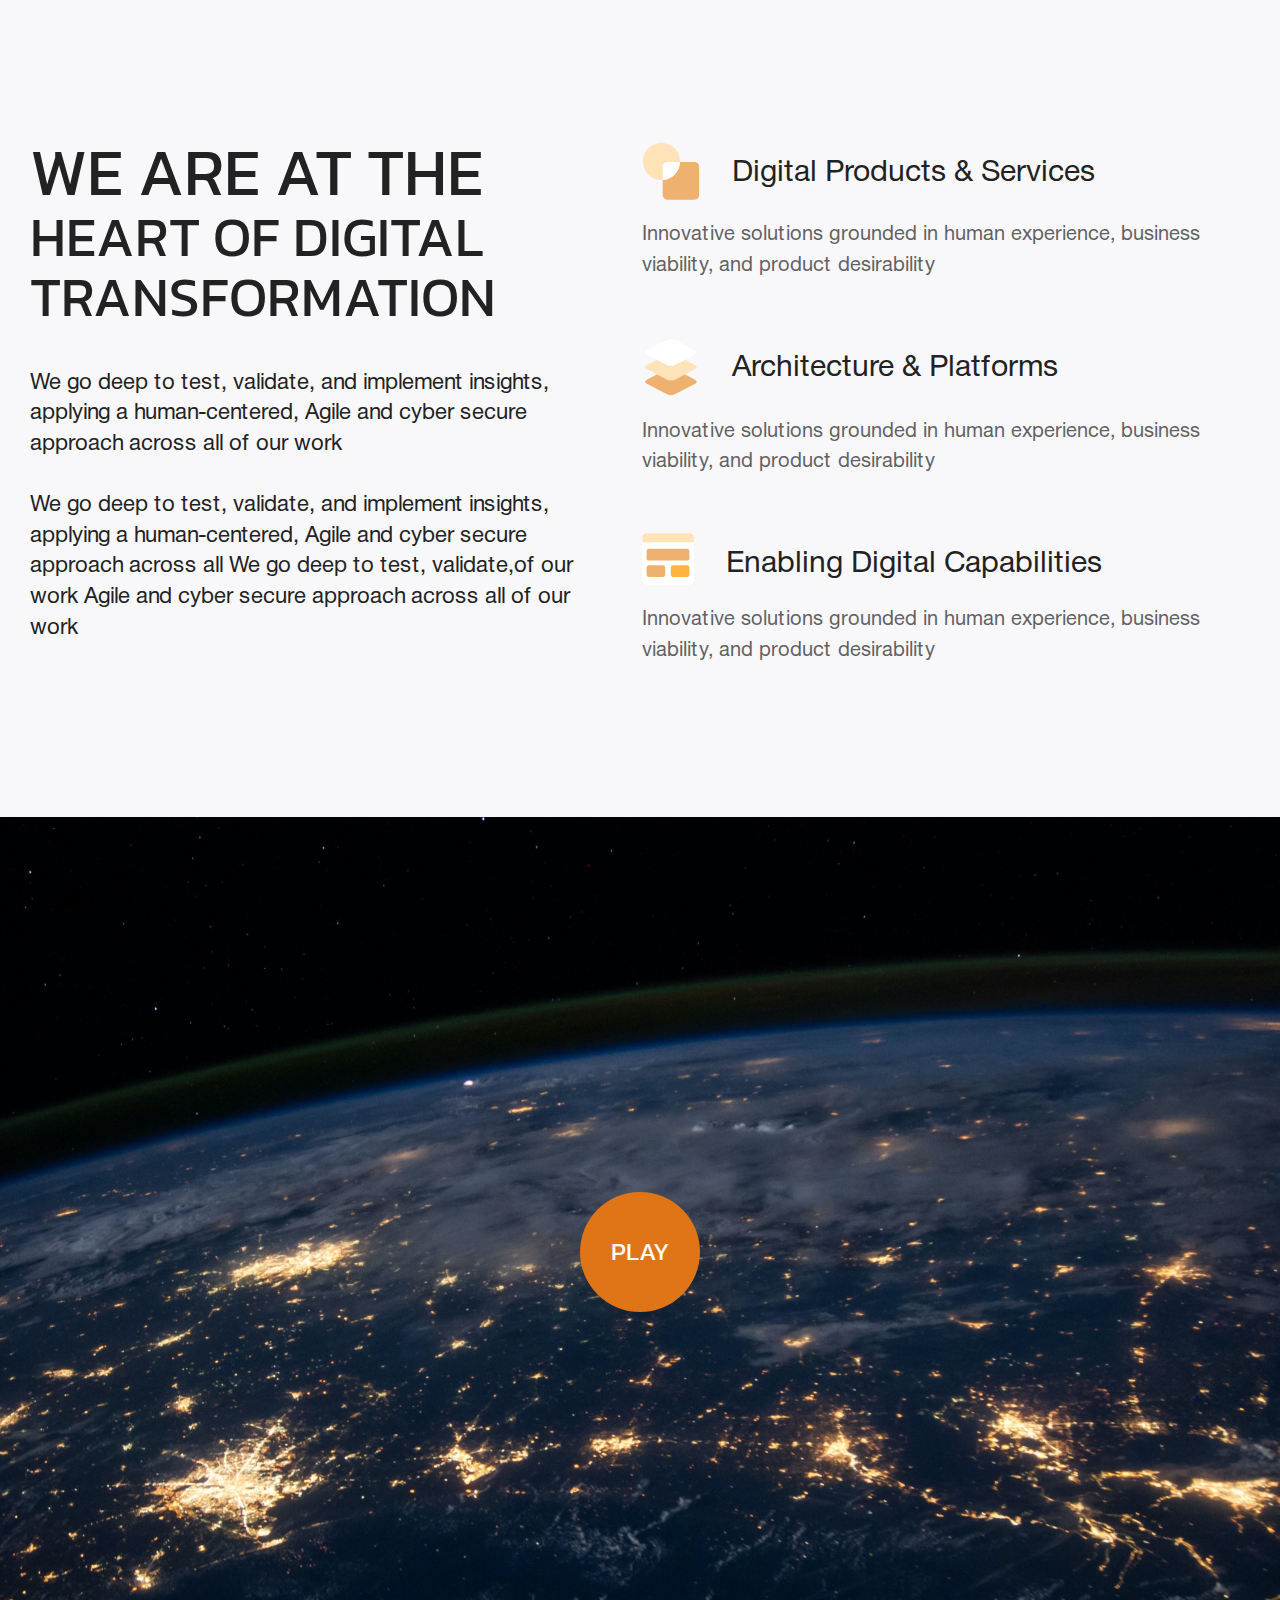
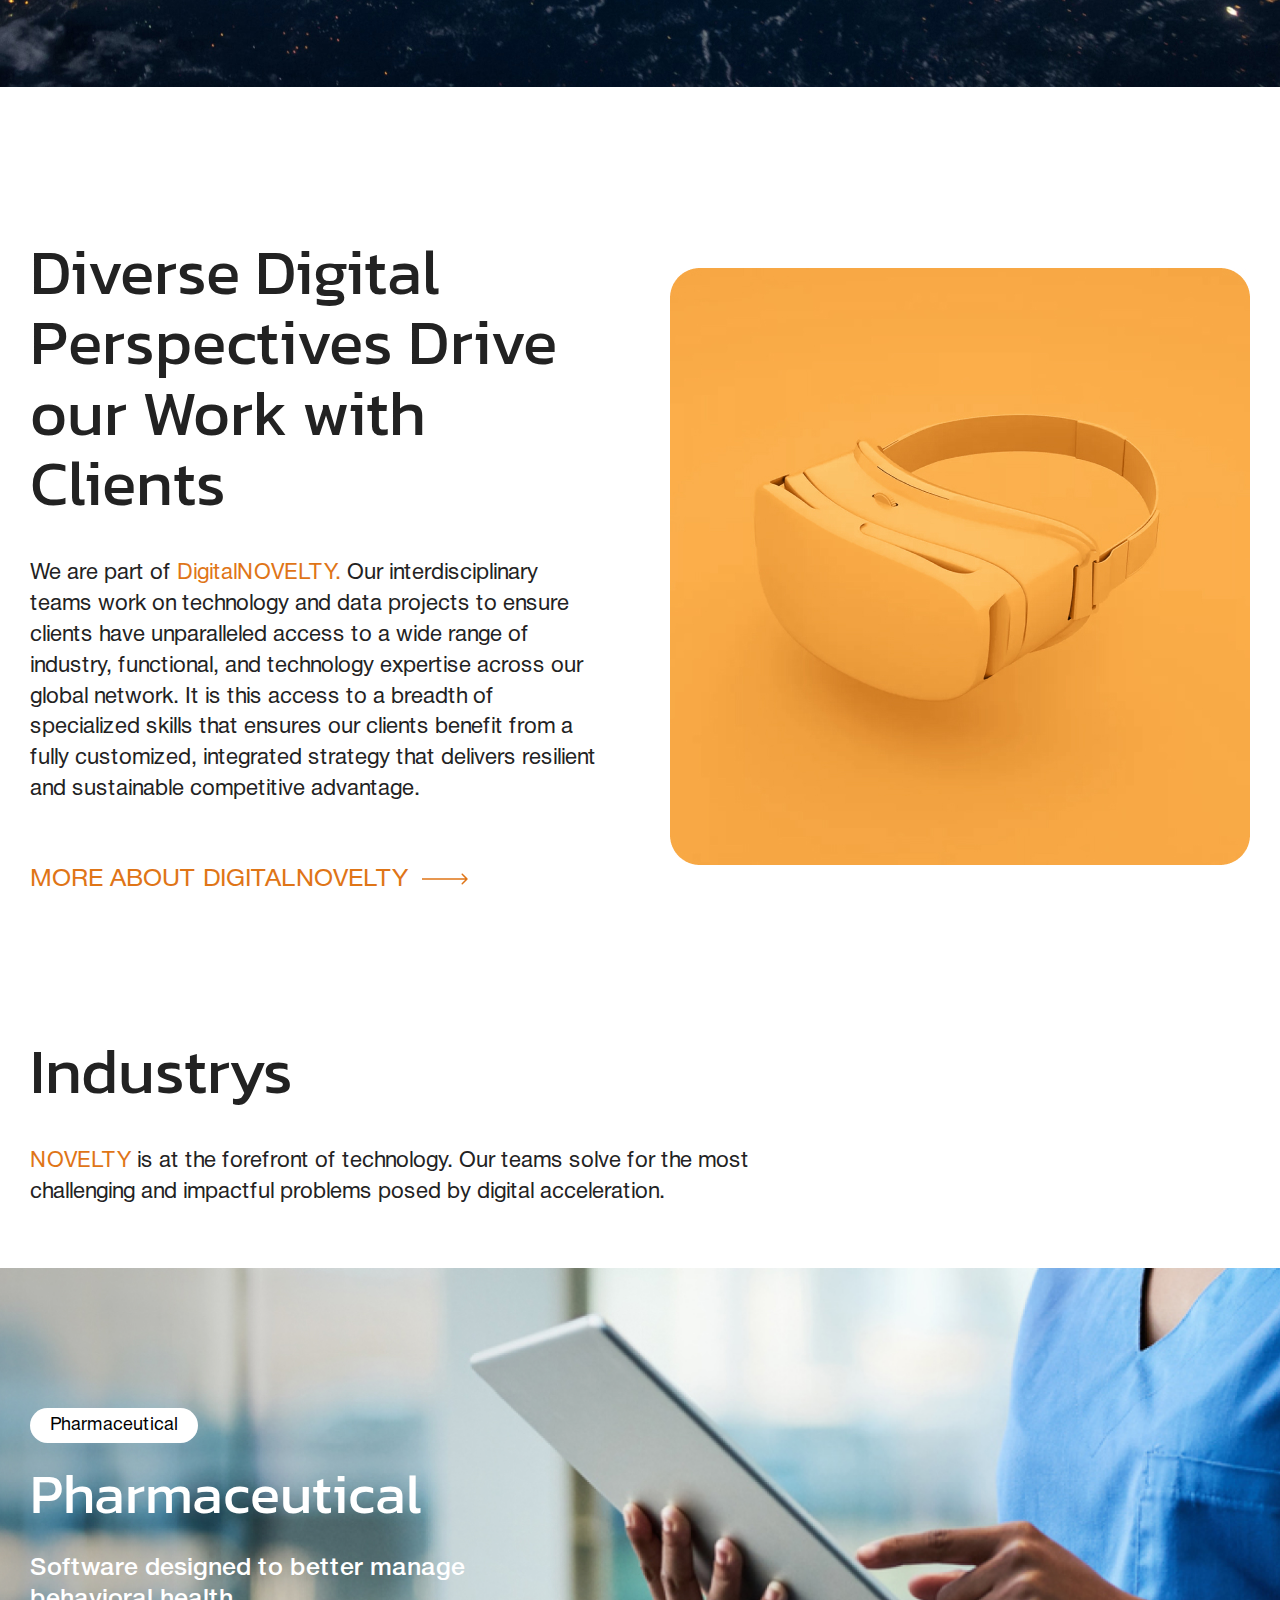
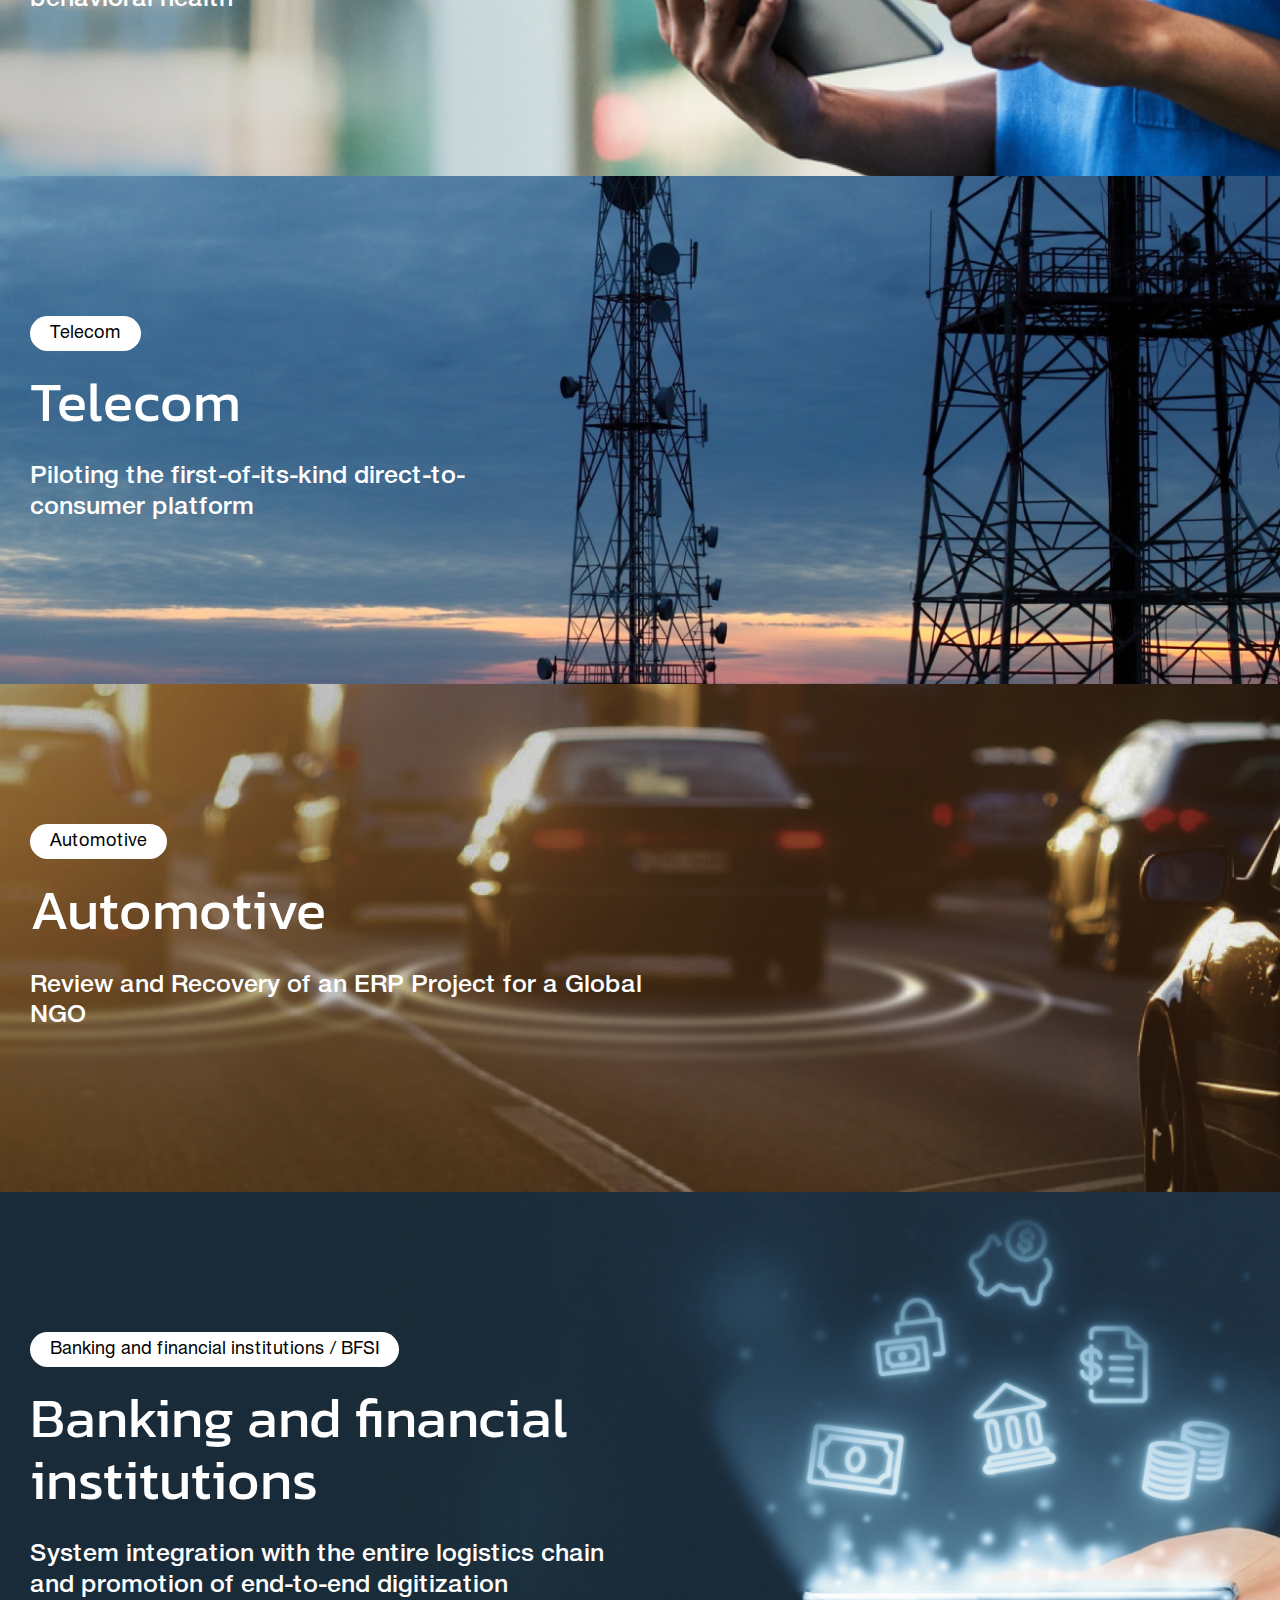
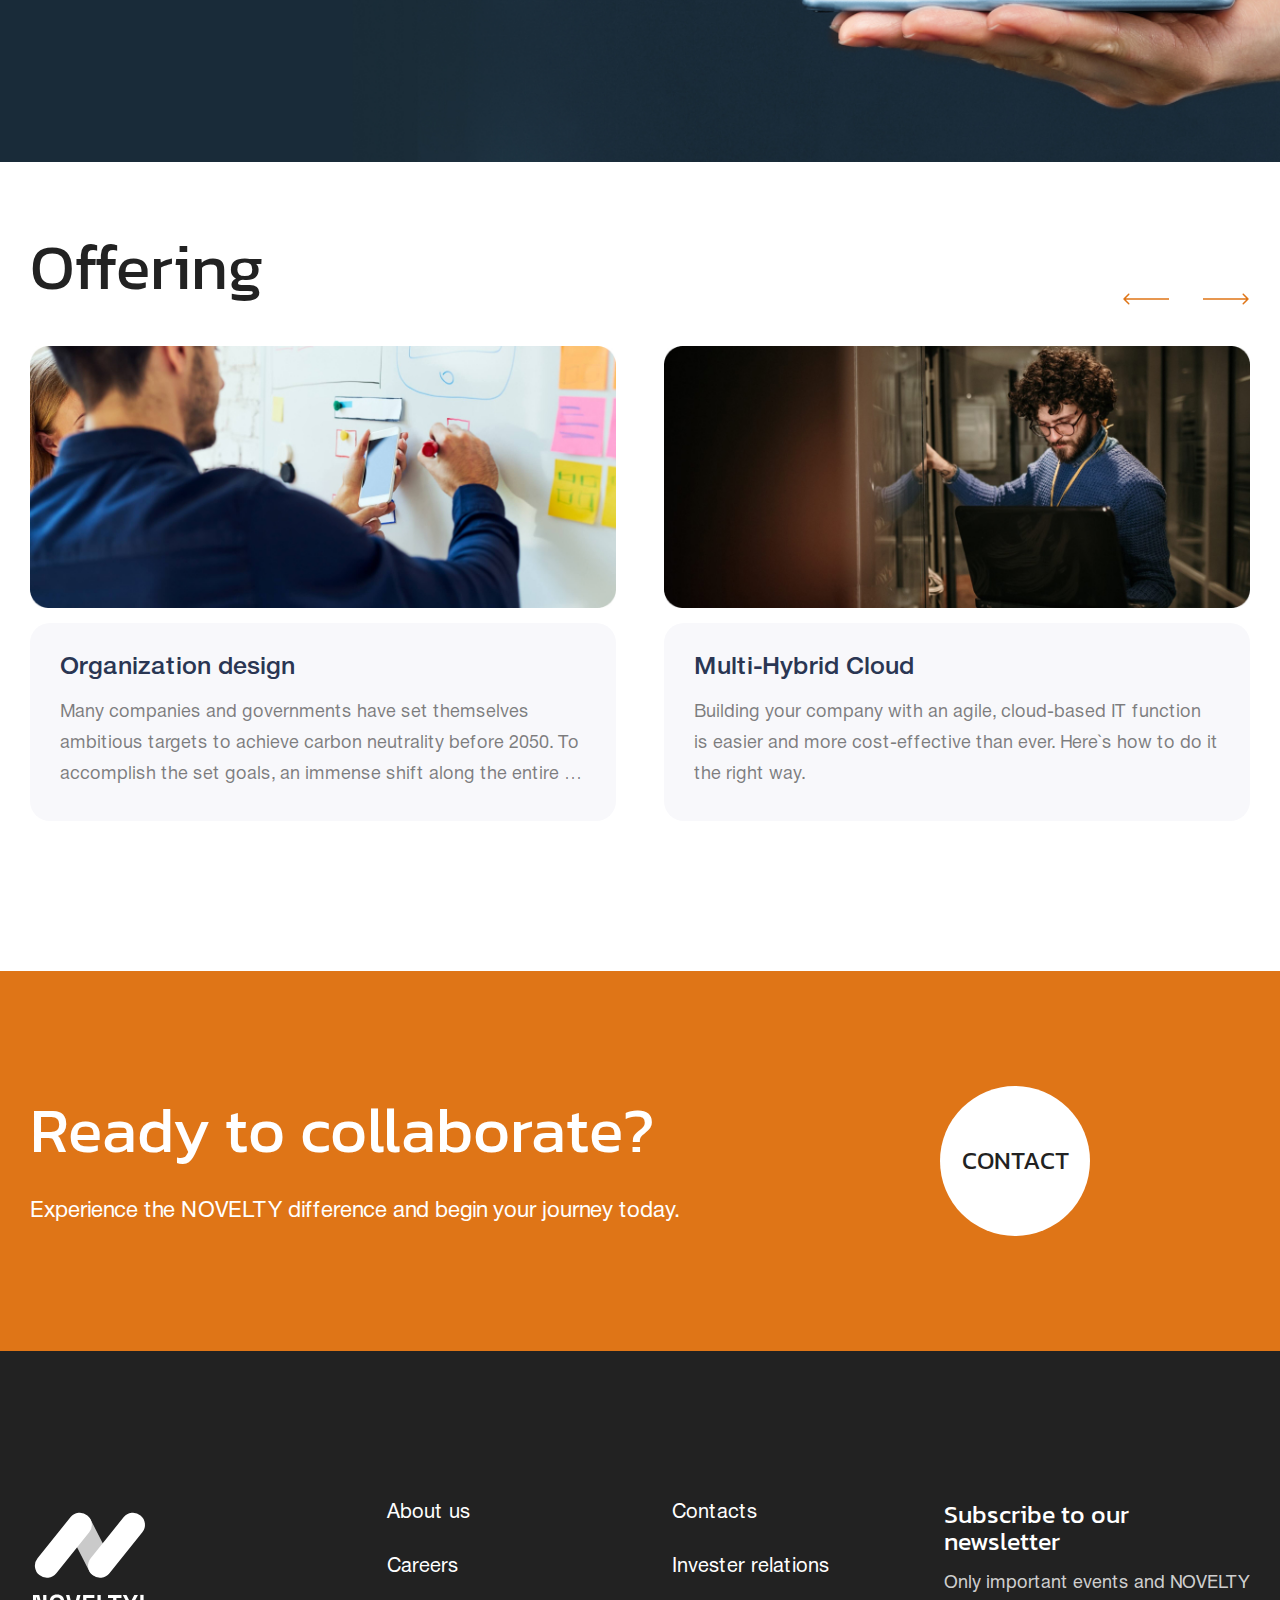
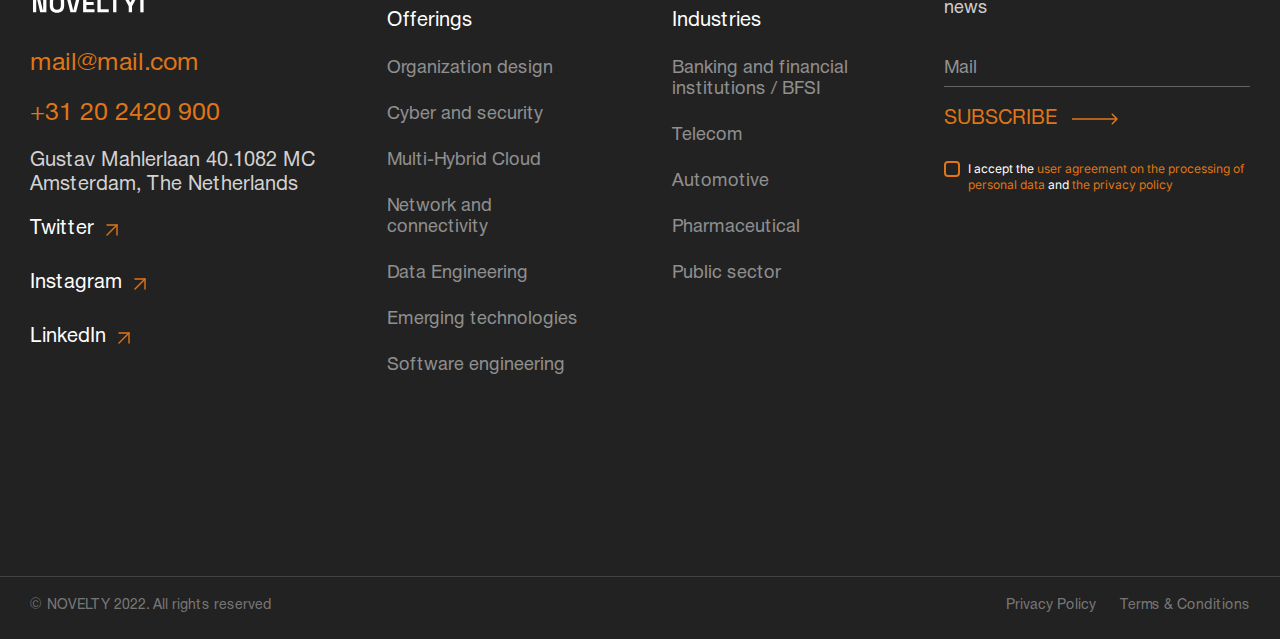
==== commit bee9524b: "ready first page" ====
--- a/index.html
+++ b/index.html
@@ -31,10 +31,10 @@
 										About us
 									</a>
 								</li>
-								<li class="header-top__menu-item header-top__menu-item--inner">
-									<a class="header-top__menu-link" href="#">
+								<li class="header-top__menu-item header-top__menu-item--inner" data-id="offerings">
+									<p class="header-top__menu-link">
 										Offerings
-									</a>
+									</p>
 									<div class="header-top__menu-dropdown">
 										<ul class="header-top__dropdown-list">
 											<li class="header-top__dropdown-item offerings active" data-index="0">
@@ -144,27 +144,26 @@
 										Invester relations
 									</a>
 								</li>
-								<li class="header-top__menu-item header-top__menu-item--inner">
-									<a class="header-top__menu-link" href="#">
+								<li class="header-top__menu-item header-top__menu-item--inner" data-id="industries">
+									<p class="header-top__menu-link">
 										Industries
-									</a>
+									</p>
 									<div class="header-top__menu-dropdown header-top__menu-dropdown--industries">
 										<ul class="header-top__dropdown-list">
 											<li class="header-top__dropdown-item industries">
-												<p class="header-dropdown__item-text">Banking and financial institutions / BFSI
-												</p>
+												<a class="header-dropdown__item-text" href="#">Banking and financial institutions / BFSI</a>
 											</li>
 											<li class="header-top__dropdown-item industries">
-												<p class="header-dropdown__item-text">Telecom</p>
+												<a class="header-dropdown__item-text" href="#">Telecom</a>
 											</li>
 											<li class="header-top__dropdown-item industries">
-												<p class="header-dropdown__item-text">Automotive</p>
+												<a class="header-dropdown__item-text" href="#">Automotive</a>
 											</li>
 											<li class="header-top__dropdown-item industries">
-												<p class="header-dropdown__item-text">Pharmaceutical</p>
+												<a class="header-dropdown__item-text" href="#">Pharmaceutical</a>
 											</li>
 											<li class="header-top__dropdown-item industries">
-												<p class="header-dropdown__item-text">Public sector</p>
+												<a class="header-dropdown__item-text" href="#">Public sector</a>
 											</li>
 										</ul>
 									</div>
@@ -176,6 +175,121 @@
 								</li>
 							</ul>
 						</nav>
+						<div class="header-top__menu-dropdown mobile offerings" data-id="offerings">
+							<h6 class="header-top__menu-title">Offerings</h6>
+							<ul class="header-top__dropdown-list">
+								<li class="header-top__dropdown-item offerings active" data-index="0">
+									<p class="header-dropdown__item-text">Organization design</p>
+									<ul class="header-dropdown__item-inner active" data-index="0">
+										<li class="herader-dropdown__inner-item">Digital native business models1</li>
+										<li class="herader-dropdown__inner-item">Digital native enterprise architectures
+										</li>
+										<li class="herader-dropdown__inner-item">Workforce transformation</li>
+										<li class="herader-dropdown__inner-item">Workspace transformation</li>
+										<li class="herader-dropdown__inner-item">Cognitive process automation</li>
+										<li class="herader-dropdown__inner-item">Experience design</li>
+										<li class="herader-dropdown__inner-item">Cognitive VOIP and Call center solutions </li>
+									</ul>
+								</li>
+								<li class="header-top__dropdown-item offerings" data-index="1">
+									<p class="header-dropdown__item-text">Network and connectivity</p>
+									<ul class="header-dropdown__item-inner" data-index="1">
+										<li class="herader-dropdown__inner-item">Digital native business models2</li>
+										<li class="herader-dropdown__inner-item">Digital native enterprise architectures
+										</li>
+										<li class="herader-dropdown__inner-item">Workforce transformation</li>
+										<li class="herader-dropdown__inner-item">Workspace transformation</li>
+									</ul>
+								</li>
+								<li class="header-top__dropdown-item offerings" data-index="2">
+									<p class="header-dropdown__item-text">Cyber and security</p>
+									<ul class="header-dropdown__item-inner" data-index="2">
+										<li class="herader-dropdown__inner-item">Digital native business models3</li>
+										<li class="herader-dropdown__inner-item">Digital native enterprise architectures
+										</li>
+										<li class="herader-dropdown__inner-item">Workforce transformation</li>
+										<li class="herader-dropdown__inner-item">Experience design</li>
+										<li class="herader-dropdown__inner-item">Cognitive VOIP and Call center
+											solutions </li>
+									</ul>
+								</li>
+								<li class="header-top__dropdown-item offerings" data-index="3">
+									<p class="header-dropdown__item-text">Multi-Hybrid Cloud</p>
+									<ul class="header-dropdown__item-inner" data-index="3">
+										<li class="herader-dropdown__inner-item">Digital native business models4</li>
+										<li class="herader-dropdown__inner-item">Digital native enterprise architectures
+										</li>
+										<li class="herader-dropdown__inner-item">Workforce transformation</li>
+										<li class="herader-dropdown__inner-item">Workspace transformation</li>
+										<li class="herader-dropdown__inner-item">Cognitive process automation</li>
+										<li class="herader-dropdown__inner-item">Experience design</li>
+										<li class="herader-dropdown__inner-item">Cognitive process automation</li>
+										<li class="herader-dropdown__inner-item">Experience design</li>
+									</ul>
+								</li>
+								<li class="header-top__dropdown-item offerings" data-index="4">
+									<p class="header-dropdown__item-text">Data Engineering</p>
+									<ul class="header-dropdown__item-inner" data-index="4">
+										<li class="herader-dropdown__inner-item">Digital native business models5</li>
+										<li class="herader-dropdown__inner-item">Digital native enterprise architectures
+										</li>
+										<li class="herader-dropdown__inner-item">Workforce transformation</li>
+										<li class="herader-dropdown__inner-item">Workspace transformation</li>
+										<li class="herader-dropdown__inner-item">Cognitive process automation</li>
+										<li class="herader-dropdown__inner-item">Experience design</li>
+										<li class="herader-dropdown__inner-item">Cognitive VOIP and Call center solutions </li>
+									</ul>
+								</li>
+								<li class="header-top__dropdown-item offerings" data-index="5">
+									<p class="header-dropdown__item-text">Software engineering</p>
+									<ul class="header-dropdown__item-inner" data-index="5">
+										<li class="herader-dropdown__inner-item">Digital native business models6</li>
+										<li class="herader-dropdown__inner-item">Digital native enterprise architectures
+										</li>
+										<li class="herader-dropdown__inner-item">Workforce transformation</li>
+										<li class="herader-dropdown__inner-item">Workspace transformation</li>
+										<li class="herader-dropdown__inner-item">Cognitive process automation</li>
+										<li class="herader-dropdown__inner-item">Experience design</li>
+										<li class="herader-dropdown__inner-item">Cognitive VOIP and Call center solutions </li>
+									</ul>
+								</li>
+								<li class="header-top__dropdown-item offerings" data-index="6">
+									<p class="header-dropdown__item-text">Emerging technologies</p>
+									<ul class="header-dropdown__item-inner" data-index="6">
+										<li class="herader-dropdown__inner-item">Digital native business models7</li>
+										<li class="herader-dropdown__inner-item">Digital native enterprise architectures
+										</li>
+										<li class="herader-dropdown__inner-item">Workforce transformation</li>
+										<li class="herader-dropdown__inner-item">Workspace transformation</li>
+										<li class="herader-dropdown__inner-item">Cognitive process automation</li>
+										<li class="herader-dropdown__inner-item">Experience design</li>
+										<li class="herader-dropdown__inner-item">Cognitive VOIP and Call center solutions </li>
+									</ul>
+								</li>
+							</ul>
+							<div class="header-dropdown__item-content">
+							</div>
+						</div>
+						<div class="header-top__menu-dropdown mobile" data-id="industries" data-mobile="">
+							<h6 class="header-top__menu-title">Industries</h6>
+							<ul class="header-top__dropdown-list">
+								<li class="header-top__dropdown-item industries">
+									<a class="header-dropdown__item-text" href="#">Banking and financial institutions / BFSI</a>
+								</li>
+								<li class="header-top__dropdown-item industries">
+									<a class="header-dropdown__item-text" href="#">Telecom</a>
+								</li>
+								<li class="header-top__dropdown-item industries">
+									<a class="header-dropdown__item-text" href="#">Automotive</a>
+								</li>
+								<li class="header-top__dropdown-item industries">
+									<a class="header-dropdown__item-text" href="#">Pharmaceutical</a>
+								</li>
+								<li class="header-top__dropdown-item industries">
+									<a class="header-dropdown__item-text" href="#">Public sector</a>
+								</li>
+							</ul>
+						</div>
 						<div class="header-top__burger">
 							<span class="header-top__burger-line"></span>
 						</div>
@@ -186,7 +300,8 @@
 				<div class="header__inner">
 					<div class="header__inner-content">
 						<h1 class="header__inner-title title">
-							We Are <span>NOVELTY</span>
+							We Are<br>
+							<span>NOVELTY</span>
 						</h1>
 						<p class="header__inner-text">
 							Accelerating digital excellence <span>to unlock potential</span>, drive growth and deliver
@@ -217,7 +332,7 @@
 
 
 
- 
+
 
 	<section class="info">
 		<div class="container">
@@ -375,61 +490,81 @@
 			<div class="industrys__items-item" style="background-image: url('images/industrys_img-1.jpg');">
 				<div class="container">
 					<div class="industrys__item-content">
-						<h6 class="industrys__item-suptitle">
-							Pharmaceutical
-						</h6>
-						<h4 class="industrys__item-title title">
-							Pharmaceutical
-						</h4>
-						<p class="industrys__item-text">
-							Software designed to better manage<br>
-							behavioral health
-						</p>
+						<div class="industrys__item-img">
+							<img src="images/industrys_img-1--mobile.jpg">
+						</div>
+						<div class="industrys__item-info">
+							<h6 class="industrys__item-suptitle">
+								Pharmaceutical
+							</h6>
+							<h4 class="industrys__item-title title">
+								Pharmaceutical
+							</h4>
+							<p class="industrys__item-text">
+								Software designed to better manage<br>
+								behavioral health
+							</p>
+						</div>
 					</div>
 				</div>
 			</div>
 			<div class="industrys__items-item" style="background-image: url('images/industrys_img-2.jpg');">
 				<div class="container">
 					<div class="industrys__item-content">
-						<h6 class="industrys__item-suptitle">
-							Telecom
-						</h6>
-						<h4 class="industrys__item-title title">
-							Telecom
-						</h4>
-						<p class="industrys__item-text">
-							Piloting the first-of-its-kind direct-to-<br>consumer platform
-						</p>
+						<div class="industrys__item-img">
+							<img src="images/industrys_img-2--mobile.jpg">
+						</div>
+						<div class="industrys__item-info">
+							<h6 class="industrys__item-suptitle">
+								Telecom
+							</h6>
+							<h4 class="industrys__item-title title">
+								Telecom
+							</h4>
+							<p class="industrys__item-text">
+								Piloting the first-of-its-kind direct-to-<br>consumer platform
+							</p>
+						</div>
 					</div>
 				</div>
 			</div>
 			<div class="industrys__items-item" style="background-image: url('images/industrys_img-3.jpg');">
 				<div class="container">
 					<div class="industrys__item-content">
-						<h6 class="industrys__item-suptitle">
-							Automotive
-						</h6>
-						<h4 class="industrys__item-title title">
-							Automotive
-						</h4>
-						<p class="industrys__item-text">
-							Review and Recovery of an ERP Project for a Global NGO
-						</p>
+						<div class="industrys__item-img">
+							<img src="images/industrys_img-3--mobile.jpg">
+						</div>
+						<div class="industrys__item-info">
+							<h6 class="industrys__item-suptitle">
+								Automotive
+							</h6>
+							<h4 class="industrys__item-title title">
+								Automotive
+							</h4>
+							<p class="industrys__item-text">
+								Review and Recovery of an ERP Project for a Global NGO
+							</p>
+						</div>
 					</div>
 				</div>
 			</div>
 			<div class="industrys__items-item" style="background-image: url('images/industrys_img-4.jpg');">
 				<div class="container">
 					<div class="industrys__item-content">
-						<h6 class="industrys__item-suptitle">
-							Banking and financial institutions / BFSI
-						</h6>
-						<h4 class="industrys__item-title title">
-							Banking and financial institutions
-						</h4>
-						<p class="industrys__item-text">
-							System integration with the entire logistics chain and promotion of end-to-end digitization
-						</p>
+						<div class="industrys__item-img">
+							<img src="images/industrys_img-4--mobile.jpg">
+						</div>
+						<div class="industrys__item-info">
+							<h6 class="industrys__item-suptitle">
+								Banking and financial institutions / BFSI
+							</h6>
+							<h4 class="industrys__item-title title">
+								Banking and financial institutions
+							</h4>
+							<p class="industrys__item-text">
+								System integration with the entire logistics chain and promotion of end-to-end digitization
+							</p>
+						</div>	
 					</div>
 				</div>
 			</div>
@@ -461,7 +596,11 @@
 							LEARN MORE
 						</div>
 						<div class="offering__slider-item__img">
-							<img src="images/offering_slider-img1.jpg">
+							<picture>
+								<source media="(max-width: 575px)" srcset="images/offering_slider-img1--mobile.jpg">
+								<source media="(min-width: 576px)" srcset="images/offering_slider-img1.jpg">
+								<img src="images/ offering_slider-img1.jpg">
+						   	</picture>
 						</div>
 						<div class="offering__slider-item__info">
 							<h6 class="offering__slider-item-title">
@@ -500,7 +639,6 @@
 
 
 
-
 	<section class="contact">
 		<div class="container">
 			<div class="contact__inner">
@@ -518,6 +656,7 @@
 			</div>
 		</div>
 	</section>
+
 
 
 
@@ -568,49 +707,49 @@
 								Careers
 							</a>
 						</li>
-						<li class="footer__list-item">
-							<a class="footer__list-link footer__list-item--top" href="#">
+						<li class="footer__list-item footer__list-item--dropdown">
+							<p class="footer__list-link footer__list-item--top">
 								Offerings
-							</a>
-						</li>
-						<li class="footer__list-item">
-							<a class="footer__list-link" href="#">
-								Organization design
-							</a>
-						</li>
-						<li class="footer__list-item">
-							<a class="footer__list-link" href="#">
-								Cyber and security
-							</a>
-						</li>
-						<li class="footer__list-item">
-							<a class="footer__list-link" href="#">
-								Multi-Hybrid Cloud
-							</a>
-						</li>
-						<li class="footer__list-item">
-							<a class="footer__list-link" href="#">
-								Network and connectivity
-							</a>
-						</li>
-						<li class="footer__list-item">
-							<a class="footer__list-link" href="#">
-								Data Engineering
-							</a>
-						</li>
-						<li class="footer__list-item">
-							<a class="footer__list-link" href="#">
-								Emerging technologies
-							</a>
-						</li>
-						<li class="footer__list-item">
-							<a class="footer__list-link" href="#">
-								Software engineering
-							</a>
+							</p>
+							<ul class="footer__list-item__inner">
+								<li class="footer__list-inner__item">
+									<a class="footer__list-link" href="#">
+										Organization design
+									</a>
+								</li>
+								<li class="footer__list-inner__item">
+									<a class="footer__list-link" href="#">
+										Cyber and security
+									</a>
+								</li>
+								<li class="footer__list-inner__item">
+									<a class="footer__list-link" href="#">
+										Multi-Hybrid Cloud
+									</a>
+								</li>
+								<li class="footer__list-inner__item">
+									<a class="footer__list-link" href="#">
+										Network and connectivity
+									</a>
+								</li>
+								<li class="footer__list-inner__item">
+									<a class="footer__list-link" href="#">
+										Data Engineering
+									</a>
+								</li>
+								<li class="footer__list-inner__item">
+									<a class="footer__list-link" href="#">
+										Emerging technologies
+									</a>
+								</li>
+								<li class="footer__list-inner__item">
+									<a class="footer__list-link" href="#">
+										Software engineering
+									</a>
+								</li>
+							</ul>
 						</li>
 					</ul>
-				</div>
-				<div class="footer__inner-item footer__inner-item--nav">
 					<ul class="footer__item-list">
 						<li class="footer__list-item">
 							<a class="footer__list-link footer__list-item--top" href="#">
@@ -622,35 +761,37 @@
 								Invester relations
 							</a>
 						</li>
-						<li class="footer__list-item">
-							<a class="footer__list-link footer__list-item--top" href="#">
+						<li class="footer__list-item footer__list-item--dropdown">
+							<p class="footer__list-link footer__list-item--top">
 								Industries
-							</a>
-						</li>
-						<li class="footer__list-item">
-							<a class="footer__list-link" href="#">
-								Banking and financial institutions / BFSI
-							</a>
-						</li>
-						<li class="footer__list-item">
-							<a class="footer__list-link" href="#">
-								Telecom
-							</a>
-						</li>
-						<li class="footer__list-item">
-							<a class="footer__list-link" href="#">
-								Automotive
-							</a>
-						</li>
-						<li class="footer__list-item">
-							<a class="footer__list-link" href="#">
-								Pharmaceutical
-							</a>
-						</li>
-						<li class="footer__list-item">
-							<a class="footer__list-link" href="#">
-								Public sector
-							</a>
+							</p>
+							<ul class="footer__list-item__inner">
+								<li class="footer__list-inner__item">
+									<a class="footer__list-link" href="#">
+										Banking and financial institutions / BFSI
+									</a>
+								</li>
+								<li class="footer__list-inner__item">
+									<a class="footer__list-link" href="#">
+										Telecom
+									</a>
+								</li>
+								<li class="footer__list-inner__item">
+									<a class="footer__list-link" href="#">
+										Automotive
+									</a>
+								</li>
+								<li class="footer__list-inner__item">
+									<a class="footer__list-link" href="#">
+										Pharmaceutical
+									</a>
+								</li>
+								<li class="footer__list-inner__item">
+									<a class="footer__list-link" href="#">
+										Public sector
+									</a>
+								</li>
+							</ul>
 						</li>
 					</ul>
 				</div>
@@ -702,19 +843,19 @@
 					We will contact you as soon as possible
 				</p>
 				<form class="popup__content-form">
-					<label class="popup__content-label">
+					<label class="popup__content-label" id="form_name">
 						<p class="popup__label-text">Name</p>
 						<input class="popup__content-input input" type="text">
 					</label>
-					<label class="popup__content-label">
+					<label class="popup__content-label" id="form_name">
 						Mail
 						<input class="popup__content-input input" type="text">
 					</label>
-					<label class="popup__content-label">
+					<label class="popup__content-label" id="form_name">
 						Company
 						<input class="popup__content-input input" type="text">
 					</label>
-					<label class="popup__content-label">
+					<label class="popup__content-label" id="form_name">
 						Describe your problem
 						<input class="popup__content-input input" type="text">
 					</label>
@@ -732,7 +873,7 @@
 				</form>
 			</div>
 		</div>
-	</div> 
+	</div>
 
 	<script src="js/main.js"></script>
 </body>
--- a/css/style.css
+++ b/css/style.css
@@ -73,6 +73,8 @@
     top: 0;
     width: 100%;
     z-index: 9;
+    background: none;
+    backdrop-filter: none;
 }
 .header-top.fixed{
     position: fixed;
@@ -131,6 +133,7 @@
 .header-top__menu-item{
     margin-right: 50px;
     position: relative;
+    cursor: pointer;
 }
 .header-top__menu-item:hover{
     color: #FFB777;
@@ -145,7 +148,7 @@
     content: "";
     position: absolute;
     transition: .4s all;
-    bottom: -10px;
+    bottom: 0px;
     left: 0;
     transform: scale(0);
     width: 100%;
@@ -164,6 +167,7 @@
 
 .header-top__menu-link{
     padding-bottom: 10px;
+    display: inline-block;
     transition: .4s all;
 }
 
@@ -181,6 +185,28 @@
     backdrop-filter: blur(65px);
     padding: 50px;
 }
+.header-top__menu-dropdown.mobile{
+    display: none;
+}
+.header-top__menu-title{
+    font-weight: 400;
+    padding-left: 56px;
+    margin-bottom: 30px;
+    position: relative;
+}
+.header-top__menu-title::before{
+    content: "";
+    position: absolute;
+    left: 0;
+    top: 50%;
+    transform: translateY(-50%) rotate(-180deg);
+    width: 46px;
+    height: 12px;
+    background-image: url("../images/header__dropdown-arrow.svg");
+}
+.header-top.fixed .header-top__menu-title::before{
+    background-image: url("../images/header__dropdown-arrow--black.svg");
+}
 .header-top.fixed .header-top__menu-dropdown{
     color: #000!important;
     background: rgba(230, 230, 230, 0.6);
@@ -205,8 +231,10 @@
 }
 
 .header-dropdown__item-text{
+    position: relative;
     cursor: pointer;
     transition: .2s all;
+    padding-left: 36px;
 }
 .header-dropdown__item-text:hover{
     color: #E9862E;
@@ -215,78 +243,77 @@
 .header-top__dropdown-item{
     margin-bottom: 24px;
     position: relative;
-    padding-left: 36px;
     display: flex;
     transition: .4s all;
 }
 .header-top__dropdown-item.active{
     color: #E9862E;
 }
-.header-top__dropdown-item::before{
+.header-dropdown__item-text::before{
     content: "";
     position: absolute;
     left: 0;
     top: 50%;
     transform: translateY(-50%);
 }
-.header-top__dropdown-item.offerings:nth-child(1)::before{
+.header-top__dropdown-item.offerings:nth-child(1) .header-dropdown__item-text::before{
     background-image: url("../images/offering__item-icon-1.svg");
     width: 23px;
     height: 24px;
 }
-.header-top__dropdown-item.offerings:nth-child(2)::before{
+.header-top__dropdown-item.offerings:nth-child(2) .header-dropdown__item-text::before{
     background-image: url("../images/offering__item-icon-2.svg");
     width: 20px;
     height: 22px;
 }
-.header-top__dropdown-item.offerings:nth-child(3)::before{
+.header-top__dropdown-item.offerings:nth-child(3) .header-dropdown__item-text::before{
     background-image: url("../images/offering__item-icon-3.svg");
     width: 20px;
     height: 23px;
 }
-.header-top__dropdown-item.offerings:nth-child(4)::before{
+.header-top__dropdown-item.offerings:nth-child(4) .header-dropdown__item-text::before{
     background-image: url("../images/offering__item-icon-4.svg");
     width: 22px;
     height: 17px;
 }
-.header-top__dropdown-item.offerings:nth-child(5)::before{
+.header-top__dropdown-item.offerings:nth-child(5) .header-dropdown__item-text::before{
     background-image: url("../images/offering__item-icon-5.svg");
     width: 22px;
     height: 22px;
 }
-.header-top__dropdown-item.offerings:nth-child(6)::before{
+.header-top__dropdown-item.offerings:nth-child(6) .header-dropdown__item-text::before{
     background-image: url("../images/offering__item-icon-6.svg");
     width: 22px;
     height: 22px;
 }
-.header-top__dropdown-item.offerings:nth-child(7)::before{
+.header-top__dropdown-item.offerings:nth-child(7) .header-dropdown__item-text::before{
     background-image: url("../images/offering__item-icon-7.svg");
     width: 22px;
     height: 22px;
 }
 
 
-.header-top__dropdown-item.industries:nth-child(1)::before{
+.header-top__dropdown-item.industries:nth-child(1) .header-dropdown__item-text::before{
     background-image: url("../images/industries__item-icon-1.svg");
     width: 22px;
     height: 18px;
 }
-.header-top__dropdown-item.industries:nth-child(2)::before{
+.header-top__dropdown-item.industries:nth-child(2) .header-dropdown__item-text::before{
     background-image: url("../images/industries__item-icon-2.svg");
     width: 24px;
     height: 24px;
 }
-.header-top__dropdown-item.industries:nth-child(3)::before{
+.header-top__dropdown-item.industries:nth-child(3) .header-dropdown__item-text::before{
     background-image: url("../images/industries__item-icon-3.svg");
     width: 20px;
     height: 20px;
 }
-.header-top__dropdown-item.industries:nth-child(4)::before{
+.header-top__dropdown-item.industries:nth-child(4) .header-dropdown__item-text::before{
     background-image: url("../images/industries__item-icon-4.svg");
     width: 20px;
     height: 20px;
 }
-.header-top__dropdown-item.industries:nth-child(5)::before{
+.header-top__dropdown-item.industries:nth-child(5) .header-dropdown__item-text::before{
     background-image: url("../images/industries__item-icon-5.svg");
     width: 22px;
     height: 24px;
@@ -365,6 +392,8 @@
     position: relative;
     width: 20px;
     transition: .4s all;
+    height: 20px;
+    align-items: center;
 }
 .header-top__burger-line{
     background: #fff;
@@ -386,12 +415,17 @@
     border-radius: 2px;
 }
 .header-top__burger::before{
-    top: -6px;
+    top: 3px;
 }
 .header-top__burger::after{
-    bottom: -6px;
-}
-
+    bottom: 3px;
+}
+.header-top__burger.fixed::after{
+    background: #df7517;
+}
+.header-top__burger.fixed::before{
+    background: #df7517;
+}
 
 
 .popup{
@@ -406,6 +440,7 @@
     opacity: 0;
     visibility: hidden;
     overflow: auto;
+    padding: 20px;
 }
 .popup-open{
     opacity: 1;
@@ -591,6 +626,7 @@
     font-size: 80px;
     max-width: 560px;
     width: 100%;
+    margin-right: 20px;
     text-transform: uppercase;
 }
 .info__wrapper-text{
@@ -599,6 +635,9 @@
 }
 .info__wrapper-paragraph{
     margin-bottom: 20px;
+}
+.info__wrapper-paragraph:last-child{
+    margin-bottom: 0;
 }
 
 .feature{
@@ -613,6 +652,7 @@
 .feature-inner__info{
     max-width: 592px;
     width: 100%;
+    margin-right: 20px;
 }
 .feature-inner__info-title{
     font-size: 70px;
@@ -634,6 +674,9 @@
 .feature-inner__items-item{
     margin-bottom: 55px;
     width: 100%;
+}
+.feature-inner__items-item:last-child{
+    margin-bottom: 0;
 }
 .feature-inner__item-top{
     display: flex;
@@ -701,7 +744,7 @@
     display: flex;
     justify-content: space-between;
     align-items: center;
-    padding: 150px 0 75px;
+    padding: 150px 0 70px;
 }
 .digitalnovelty__wrapper-img{
     max-width: 580px;
@@ -742,6 +785,9 @@
     background-repeat: no-repeat;
     background-size: cover;
     padding: 140px 0 160px;
+}
+.industrys__item-img{
+    display: none;
 }
 .industrys__item-content{
     max-width: 620px;
@@ -787,6 +833,7 @@
 .offering__slider-arrows{
     display: flex;
     align-items: center;
+    margin-top: 60px;
 }
 .offering__slider-prev{
     margin-right: 32px;
@@ -861,6 +908,10 @@
 .offering__slider-item__text{
     font-size: 18px;
     color: rgba(0, 0, 0, 0.5);
+    overflow: hidden;
+    display: -webkit-box;
+    -webkit-line-clamp: 3;
+    -webkit-box-orient: vertical;
 }
 
 
@@ -942,6 +993,12 @@
     display: flex;
     justify-content: space-between;
     padding: 150px 0 175px;
+}
+.footer__inner-item{
+    margin-right: 10px;
+}
+.footer__inner-item:last-child{
+    margin-right: 0;
 }
 .footer__inner-item--first{
     max-width: 290px;
@@ -993,6 +1050,12 @@
     height: 24px;
 }
 .footer__inner-item--nav{
+    display: flex;
+    justify-content: space-between;
+    max-width: 490px;
+    width: 100%;
+}
+.footer__item-list{
     min-width: 205px;
     max-width: 205px;
 }
@@ -1001,6 +1064,16 @@
     font-size: 18px;
     line-height: 21px;
     color: rgba(255, 255, 255, 0.5);
+}
+.footer__list-item__inner{
+    display: block;
+    margin-top: 25px;
+}
+.footer__list-inner__item{
+    margin-bottom: 25px;
+}
+.footer__list-item:last-child{
+    margin-bottom: 0;
 }
 .footer__list-item--top{
     font-size: 20px;
@@ -1008,13 +1081,14 @@
     color: #fff;
     position: relative;
     transition: .4s all;
-    padding-bottom: 10px;
+    display: inline-block;
+    padding-bottom: 0;
 }
 .footer__list-item--top::after{
     content: "";
     position: absolute;
     transition: .4s all;
-    bottom: 0;
+    bottom: -10px;
     left: 0;
     transform: scale(0);
     width: 100%;
@@ -1116,24 +1190,69 @@
 }
 
 
+@media (max-width:1280px){
+    .header__inner-title{
+        font-size: 74px;
+    }
+    .header__inner-title span {
+        font-size: 130px;
+        line-height: 125px;
+    }
+    .header__inner-text {
+        font-size: 28px;
+        line-height: 34px;
+    }
+    .feature-inner__info-title{
+        font-size: 55px;
+    }
+    .feature-inner__info-title span{
+        font-size: 66px;
+    }
+    .digitalnovelty__wrapper-img{
+        order: 1;
+    }
+    .digitalnovelty__wrapper-info{
+        margin-right: 20px;
+        max-width: 570px;
+    }
+}
+
 
 
 @media (max-width:991px){
+    .header-top{
+        padding: 20px 0;
+    }
+    .link{
+        font-size: 22px;
+        line-height: 26px;
+    }
+    .title{
+        font-size: 55px;
+    }
+
     .header-top__burger{
-        display: block;
+        display: flex;
     }
     .header-top__burger.active .header-top__burger-line{
         opacity: 0;
     }
     .header-top__burger.active::before{
-        top: 0;
+        top: 9px;
         transform: rotate(45deg);
         background: #767676;
     }
+    .header-top__burger.fixed .header-top__burger-line{
+        background: #df7517;
+    }
     .header-top__burger.active::after{
-        bottom: 0;
+        bottom: 9px;
         transform: rotate(-45deg);
         background: #767676;
+    }
+    .header-top__burger.active.fixed::before,
+    .header-top__burger.active.fixed::after{
+        background: #9f9f9f;
     }
     .header-top__menu{
         position: absolute;
@@ -1141,13 +1260,30 @@
         left: 0;
         opacity: 0;
         top: 0;
-        padding: 120px 20px 30px;
+        pointer-events: none;
+        padding: 90px 20px 0px;
         transition: .4s all;
         background: rgba(102, 102, 102, 0.25);
-        backdrop-filter: blur(65px);
+        backdrop-filter: blur(32.5px);
+        border-radius: 0;
     }
     .header-top__menu.show{
         opacity: 1;
+    }
+    .header-top.fixed .header-top__menu{
+        opacity: 1;
+        background: rgba(255, 255, 255, 0.41);
+        backdrop-filter: blur(15px);
+        border-bottom: 1px solid #F5F5F5;
+    }
+    .header-top.fixed{
+        background: none;
+        backdrop-filter: none;
+    }
+    .header-top__menu.show{
+        pointer-events: auto;
+        padding: 100px 20px 30px;
+        border-radius: 0px 0px 27px 27px;
     }
     .header-top__menu-list{
         display: block;
@@ -1156,11 +1292,8 @@
         height: 0;
         margin-right: 0;
         opacity: 0;
-        margin-bottom: 20px;
-        transition: height .6s;
-    }
-    .header-top__menu-item:last-child{
-        margin-bottom: 0;
+        margin-bottom: 0px;
+        transition: margin-bottom .6s,height .6s, opacity .6s;
     }
     .header-top__menu-item::after{
         display: none;
@@ -1178,9 +1311,489 @@
         height: 12px;
         background-image: url("../images/header__dropdown-arrow.svg");
     }
+    .header-top.fixed .header-top__menu-item--inner::before{
+        background-image: url("../images/header__dropdown-arrow--black.svg");
+    }
     .header-top__menu.show .header-top__menu-item{
         height: 22px;
         opacity: 1;
-    }
-
+        margin-bottom: 20px;
+    }
+    .header-top__menu.show .header-top__menu-item:last-child{
+        margin-bottom: 0;
+    }
+    .header-top__menu-dropdown{
+        display: none;
+    }
+    .header-top__menu-dropdown.mobile{
+        pointer-events: auto;
+        display: block;
+        opacity: 1;
+        position: fixed;
+        border-radius: 0 0 27px 27px;
+        color: #fff;
+        top: 0px;
+        left: 0px;
+        width: 100%;
+        transform: translateX(120%);
+        padding: 100px 20px 30px;
+        background: rgba(102, 102, 102, 0.25);
+        backdrop-filter: blur(32.5px);
+    }
+    .header-top__menu-dropdown.mobile.offerings{
+        height: 100%;
+        overflow: auto;
+    }
+    .header-top.fixed .header-top__menu-dropdown{
+        top: 0;
+    }
+    .header-top__menu-dropdown.mobile.active{
+        transform: translateX(0%);
+    }
+    .header-top__dropdown-item{
+        display: block;
+    }
+    .header-dropdown__item-inner{
+        margin-left: 0;
+        padding-left: 34px;
+        width: 100%;
+        display: block;
+    }
+    .header-dropdown__item-inner.active{
+        margin-top: 22px;
+    }
+    .herader-dropdown__inner-item{
+        height: 0;
+        opacity: 0;
+        margin-bottom: 0;
+        transition: .4s all;
+        pointer-events: none;
+    }
+    .header-dropdown__item-inner.active .herader-dropdown__inner-item{
+        height: 20px;
+        opacity: 1;
+        pointer-events: auto;
+        margin-bottom: 20px;
+    }
+    .header-top__dropdown-list{
+        width: 100%;
+    }
+
+
+
+
+
+
+    .header__inner-content{
+        padding-top: 120px;
+    }
+    .header__inner-title{
+        font-size: 65px;
+        line-height: 80%;
+    }
+    .header__inner-title span {
+        font-size: 110px;
+        line-height: 110px;
+    }
+    .header__inner-text {
+        font-size: 25px;
+        line-height: 34px;
+        margin-bottom: 40px;
+    }
+    .info__wrapper{
+        display: block;
+        padding: 120px 0;
+    }
+    .info__wrapper-title{
+        max-width: 100%;
+        margin-right: 0;
+        font-size: 75px;
+    }
+    .info__wrapper-text{
+        max-width: 100%;
+    }
+
+    .feature{
+        padding: 120px 0;
+    }
+    .feature-inner{
+        display: block;
+    }
+    .feature-inner__info{
+        margin-bottom: 40px;
+        max-width: 100%;
+    }
+    .feature-inner__info-title span{
+        font-size: 55px;
+    }
+    .feature-inner__items{
+        max-width: 100%;
+    }
+    .feature-inner__items-title{
+        margin-top: 0;
+    }
+    .info__wrapper-title{
+        font-size: 55px;
+    }
+    .digitalnovelty__wrapper{
+        flex-direction: column;
+        padding-top: 130px;
+        padding-bottom: 60px;
+    }
+    .digitalnovelty__wrapper-info{
+        margin-right: 0;
+        margin-bottom: 40px;
+    }
+    .industrys{
+        padding-top: 60px;
+    }
+    .offering{
+        padding-bottom: 130px;
+    }
+    .offering__slider-item{
+        width: 100%;
+    }
+    .offering__slider-item:last-child{
+        display: none;
+    }
+    .offering__slider-item__img{
+        max-height: none;
+    }
+    .offering__slider-arrows{
+        margin-top: 0;
+    }
+    .contact__inner-title{
+        margin-bottom: 10px;
+    }
+    .contact__inner-text{
+        font-size: 18px;
+    }
+    .footer__inner{
+        padding: 130px 0 120px;
+        flex-direction: column;
+        justify-content: center;
+        align-items: center;
+    }
+    .footer__inner-item--first{
+        max-width: 480px;
+        margin-bottom: 60px;
+        text-align: center;
+    }
+    .footer__inner-item{
+        margin-right: 0;
+    }
+    .footer__item-logo{
+        margin: 0 auto 30px;
+        max-width: 100px;
+    }
+    .footer__socnetwork-item{
+        margin-bottom: 0;
+    }
+    .footer__item-socnetwork{
+        display: flex;
+        width: 100%;
+        justify-content: space-between;
+    }
+    .footer__inner-item--nav{
+        padding-bottom: 65px;
+        position: relative;
+    }
+    .footer__inner-item--nav::before{
+        content: "";
+        position: absolute;
+        bottom: 0;
+        left: 0;
+        width: 100%;
+        height: 1px;
+        background: rgba(100, 100, 100, 0.5);;
+    }
+    .footer__inner-form{
+        margin-top: 45px;
+        max-width: 480px;
+    }
+    .footer__form-title{
+        font-size: 24px;
+    }
+    .footer__list-item__inner{
+        display: none;
+    }
+    .footer__list-item--dropdown .footer__list-item--top::before{
+        content: "";
+        position: absolute;
+        top: 50%;
+        right: -20px;
+        transform: translateY(-50%) rotate(45deg);
+        width: 6px;
+        height: 6px;
+        transition: .4s all;
+        border-bottom: 2px solid #fff;
+        border-right: 2px solid #fff;
+    }
+    .footer__list-item--dropdown.active .footer__list-item--top::before{
+        transform: translateY(-50%) rotate(-135deg);
+    }
+    .footer__list-item--dropdown.active .footer__list-item__inner{
+        display: block;
+    }
+
+}
+
+@media (max-width:770px){
+    .title{
+        font-size: 47px;
+    }
+    .info__wrapper{
+        padding: 100px 0;
+    }
+    .feature{
+        padding: 100px 0;
+    }
+    .video{
+        min-height: 770px;
+    }
+    .digitalnovelty__wrapper{
+        padding-top: 100px;
+        padding-bottom: 50px;
+    }
+    .industrys{
+        padding-top: 50px;
+    }
+    .industrys__items-item{
+        padding: 60px 0 80px;
+    }
+    .offering{
+        padding-bottom: 100px;
+    }
+    .contact{
+        padding: 100px 0;
+    }
+    .contact__inner{
+        display: block;
+    }
+    .contact__inner-info{
+        margin-bottom: 65px;
+        text-align: center;
+    }
+    .contact__inner-title{
+        margin-bottom: 20px;
+    }
+    .contact__inner-button{
+        margin: 0 auto;
+    }
+    .footer__inner{
+        padding: 100px 90px;
+    }
+}
+
+
+@media (max-width:575px){
+    .link{
+        font-size: 18px;
+        line-height: 24px;
+    }
+    .title{
+        font-size: 32px;
+        margin-bottom: 20px;
+    }
+    .container{
+        padding: 0 20px;
+    }
+    .popup{
+        padding: 20px 10px;
+    }
+    .popup__content{
+        padding: 30px;
+    }
+    .popup__content-text{
+        font-size: 16px;
+        line-height: 135%;
+    }
+    .header__inner-title{
+        font-size: 45px;
+    }
+    .header__inner-title span{
+        font-size: 76px;
+        line-height: 82px;
+    }
+    .header__inner-text{
+        font-size: 20px;
+        line-height: 24px;
+    }
+    .header__inner-bottom{
+        max-width: 350px;
+    }
+    .header-top__logo{
+        max-width: 50px;
+    }
+    .header__inner-content{
+        padding-top: 20px;
+    }
+    .header-top__dropdown-list{
+        font-size: 16px;
+    }
+    
+    .info__wrapper-title{
+        font-size: 32px;
+        margin-bottom: 20px;
+    }
+
+    .info__wrapper-text{
+        font-size: 16px;
+        line-height: 135%;
+    }
+    .feature{
+        padding: 80px 0;
+    }
+    .feature-inner__info-title{
+        font-size: 32px;
+        margin-bottom: 20px;
+    }
+    .feature-inner__info-title span{
+        font-size: 32px;
+    }
+    .feature-inner__info-text{
+        font-size: 16px;
+        line-height: 135%;
+    }
+    .feature-inner__info-paragraph{
+        margin-bottom: 25px;
+    }
+    .feature-inner__items-title{
+        font-size: 24px;
+    }
+    .feature-inner__items-text{
+        font-size: 16px;
+        line-height: 135%;
+    }
+    .digitalnovelty__wrapper{
+        padding-top: 80px;
+        padding-bottom: 40px;
+    }
+    .digitalnovelty__wrapper-text{
+        font-size: 16px;
+        line-height: 145%;
+        margin-bottom: 20px;
+    }
+    .industrys{
+        padding-top: 40px;
+    }
+    .industrys__items-item{
+        background-image: none!important;
+    }
+    .industrys__items-item{
+        padding-top: 0;
+        padding-bottom: 0;
+    }
+    .industrys__item-content{
+        width: auto;
+        margin: 0 -20px;
+    }
+    .industrys__item-img{
+        display: block;
+    }
+    .industrys__item-img img{
+        width: 100%;
+        display: block;
+    }
+    .industrys__top-info{
+        margin-bottom: 40px;
+    }
+    .industrys__item-info{
+        background: #222222;
+        padding: 40px 20px;
+    }
+    .industrys__top-text{
+        font-size: 16px;
+        line-height: 135%;
+    }
+    .industrys__item-suptitle{
+        font-size: 14px;
+        line-height: 17px;
+        margin-bottom: 15px;
+    }
+    .industrys__item-title{
+        font-size: 28px;
+        margin-bottom: 10px;
+    }
+    .industrys__item-text{
+        font-size: 16px;
+        font-weight: 400;
+        line-height: 135%;
+        font-family:'HelveticaNeueCyr-Roman';
+        font-weight: 400;
+    }
+    .offering{
+        padding-bottom: 80px;
+    }
+    .offering-title{
+        margin-bottom: 0;
+    }
+    .offering__top{
+        margin-bottom: 30px;
+    }
+    .offering__slider-item-title{
+        font-size: 24px;
+    }
+    .offering__slider-item__text{
+        font-size: 16px;
+        line-height: 135%;
+        overflow: auto;
+        display: block;
+        -webkit-line-clamp: unset;
+        -webkit-box-orient: unset;
+    }
+    .offering__slider-item__more{
+        font-size: 18px;
+        line-height: 100%;
+        opacity: 1;
+        transform: translateY(0);
+        width: 84px;
+        height: 84px;
+        right: 20px;
+        top: 170px;
+    }
+    .contact{
+        padding: 80px 0 100px;
+    }
+    .contact__inner-text{
+        font-size: 16px;
+        line-height: 135%;
+    }
+    .footer__inner{
+        padding: 70px 0 50px;
+    }
+    .footer__inner-item--first,
+    .footer__inner-item--nav,
+    .footer__inner-form{
+        max-width: 375px;
+    }
+    .footer__item-socnetwork{
+        justify-content: center;
+    }
+    .footer__socnetwork-item{
+        margin-right: 42px;
+    }
+    .footer__item-list{
+        min-width: unset;
+        max-width: unset;
+        width: 46%;
+    }
+    .footer__form-title{
+        font-size: 24px;
+        margin-bottom: 15px;
+    }
+    .footer__bottom{
+        padding: 20px 0 30px;;
+    }
+    .footer__bottom-content{
+        flex-direction: column;
+    }
+    .footer__bottom-links{
+        margin-top: 15px;
+    }
+    .footer__list-item{
+        margin-bottom: 20px;
+    }
+
+    
 }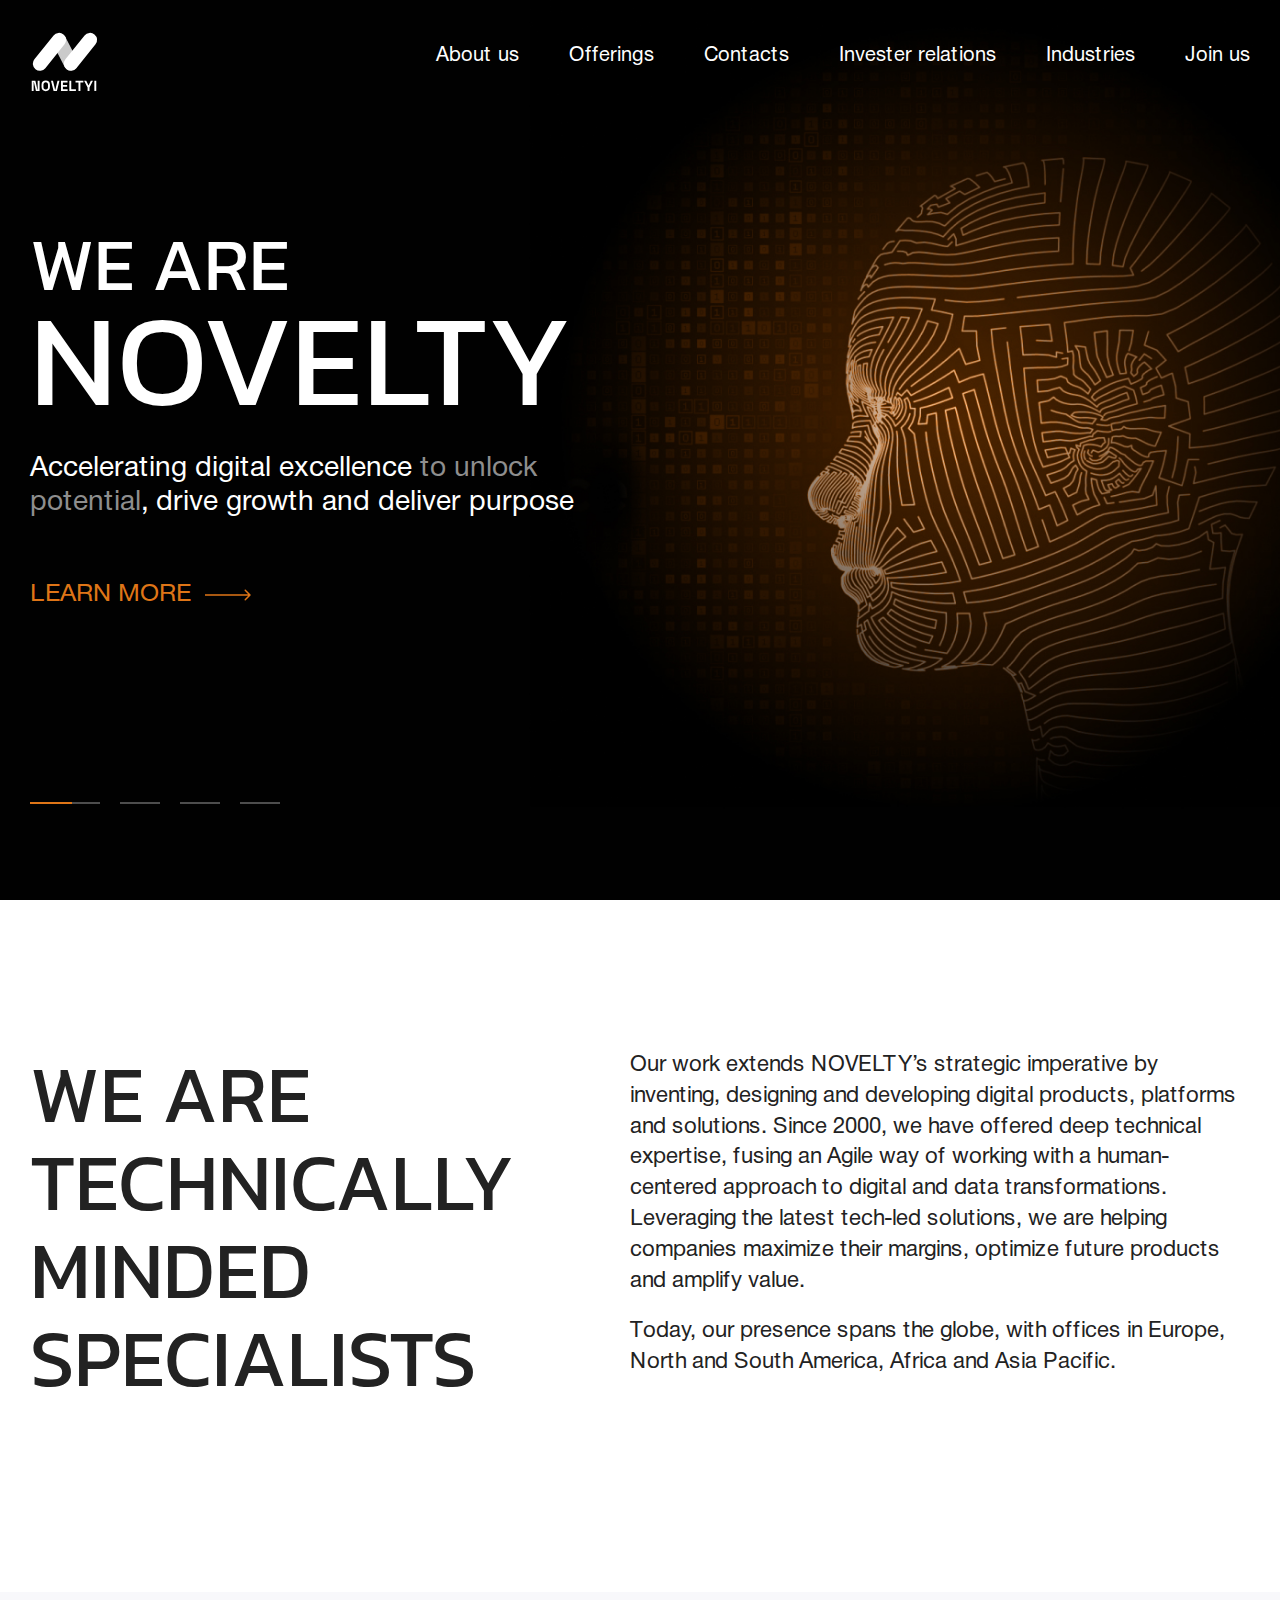
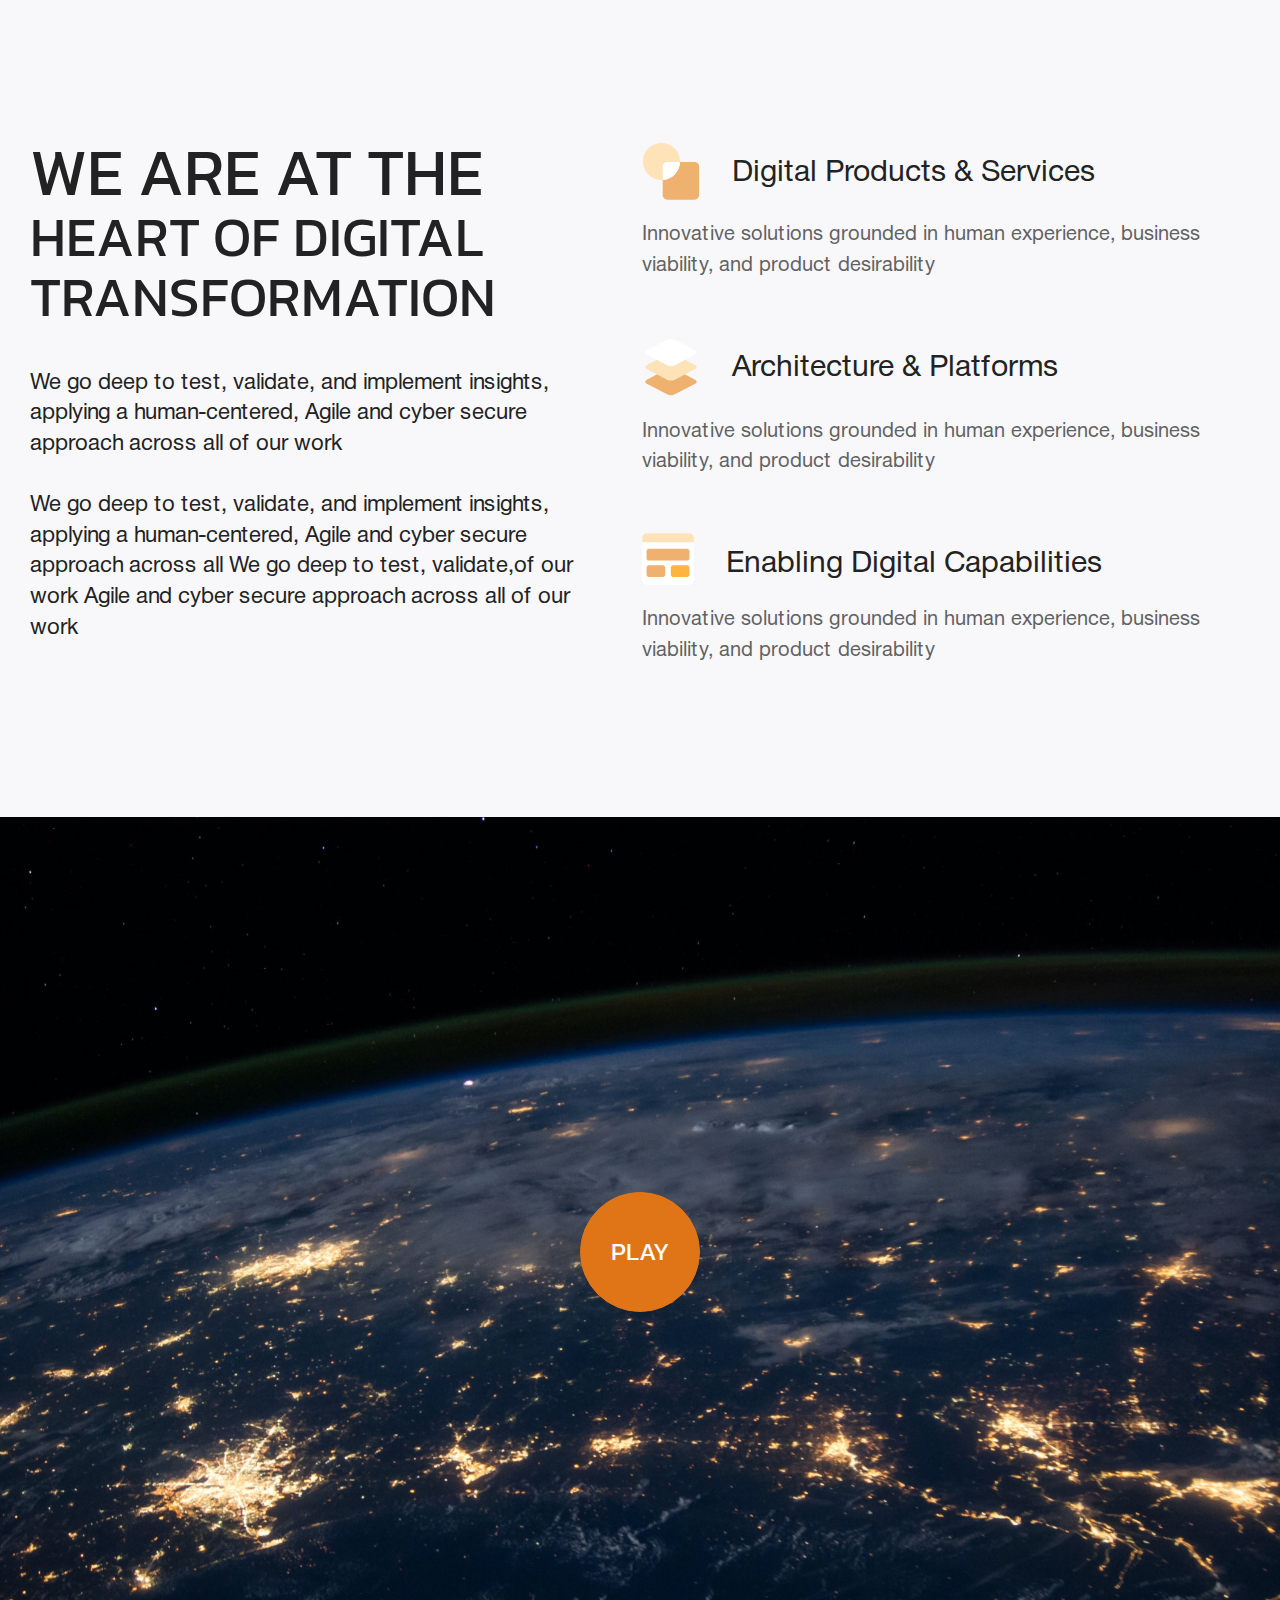
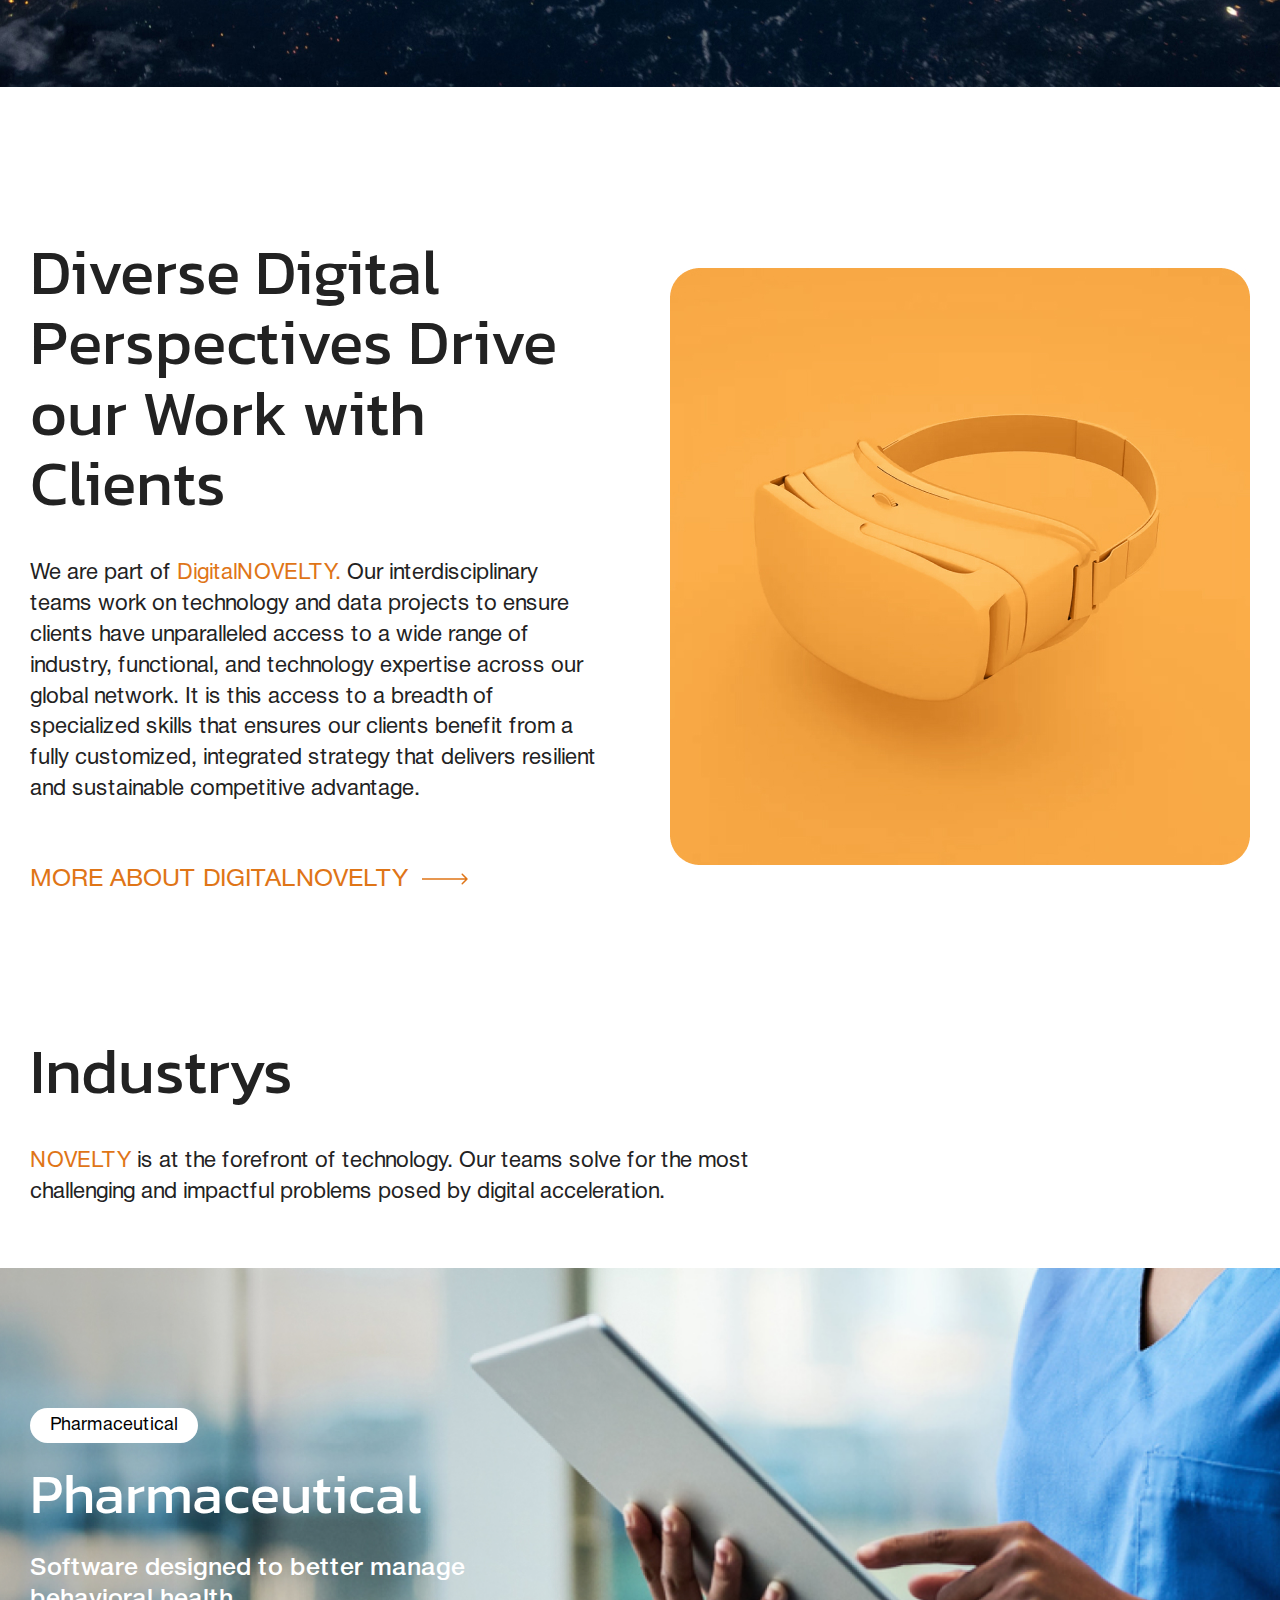
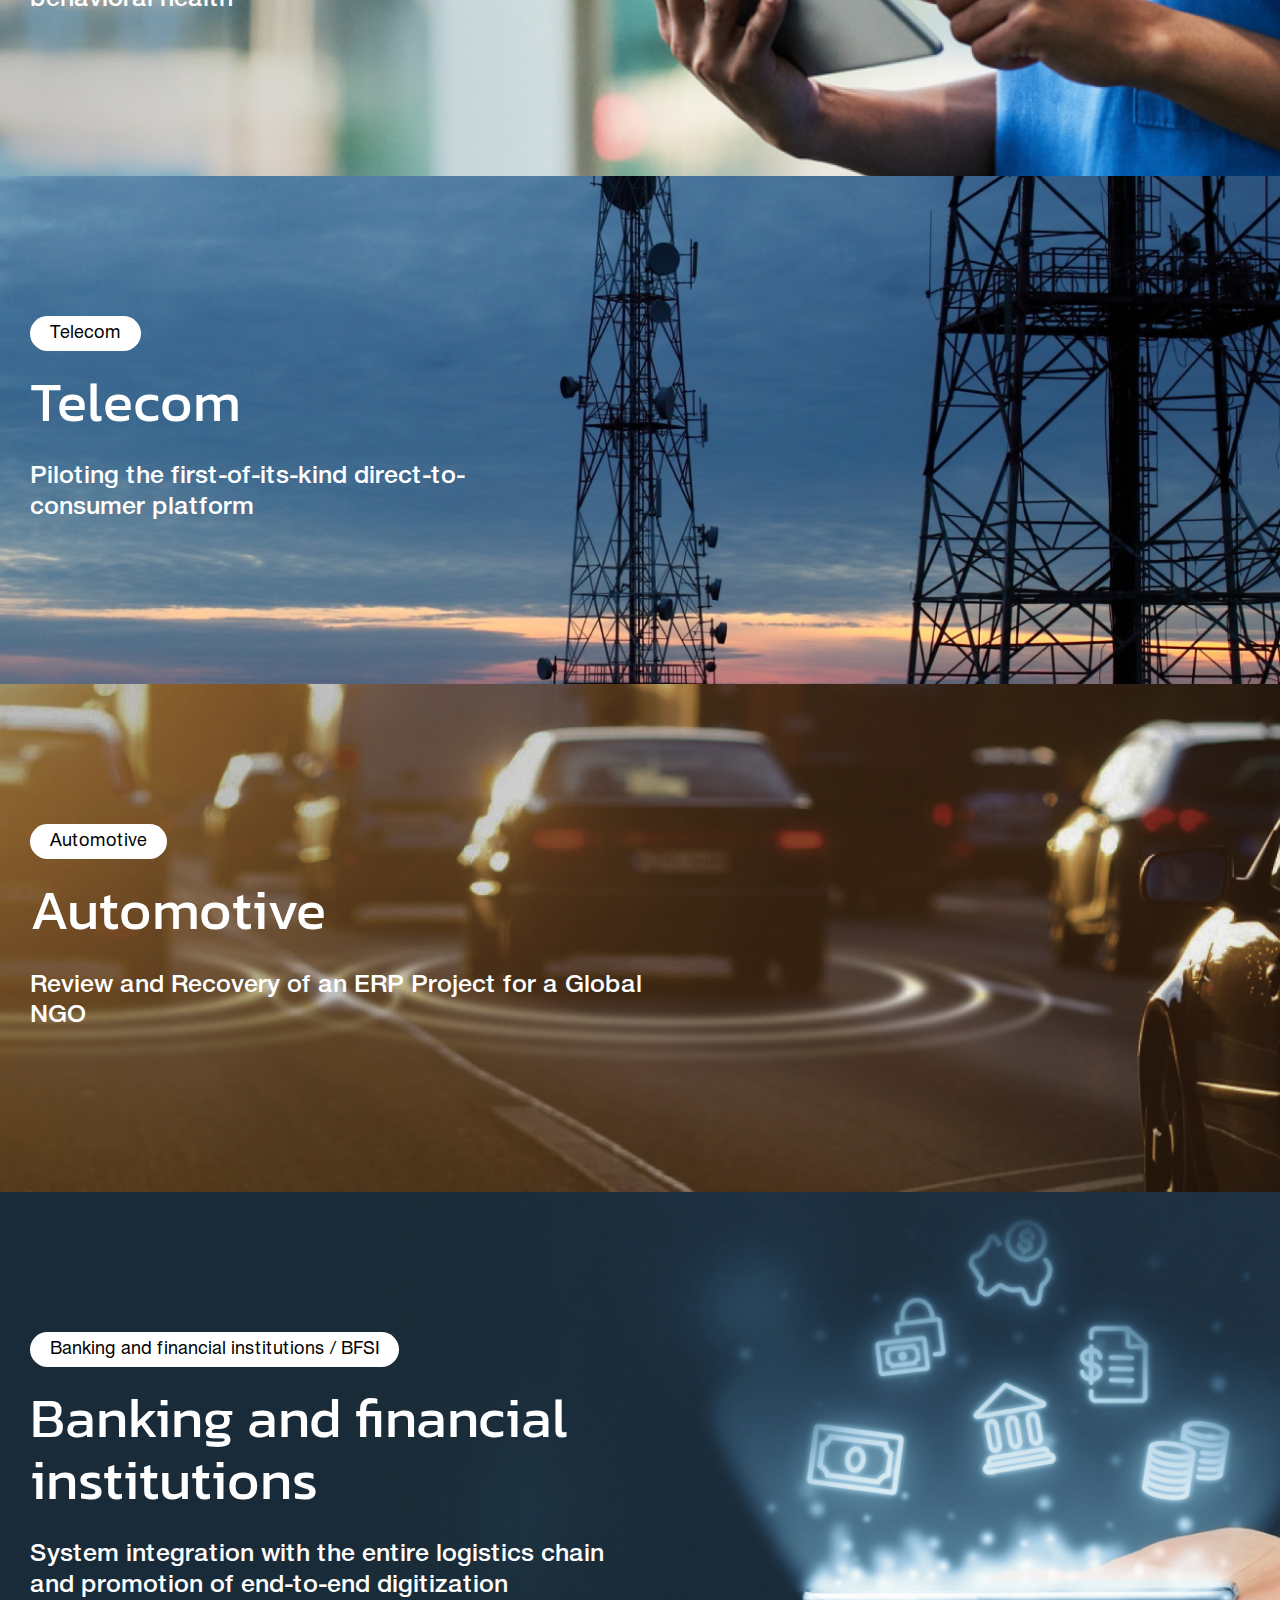
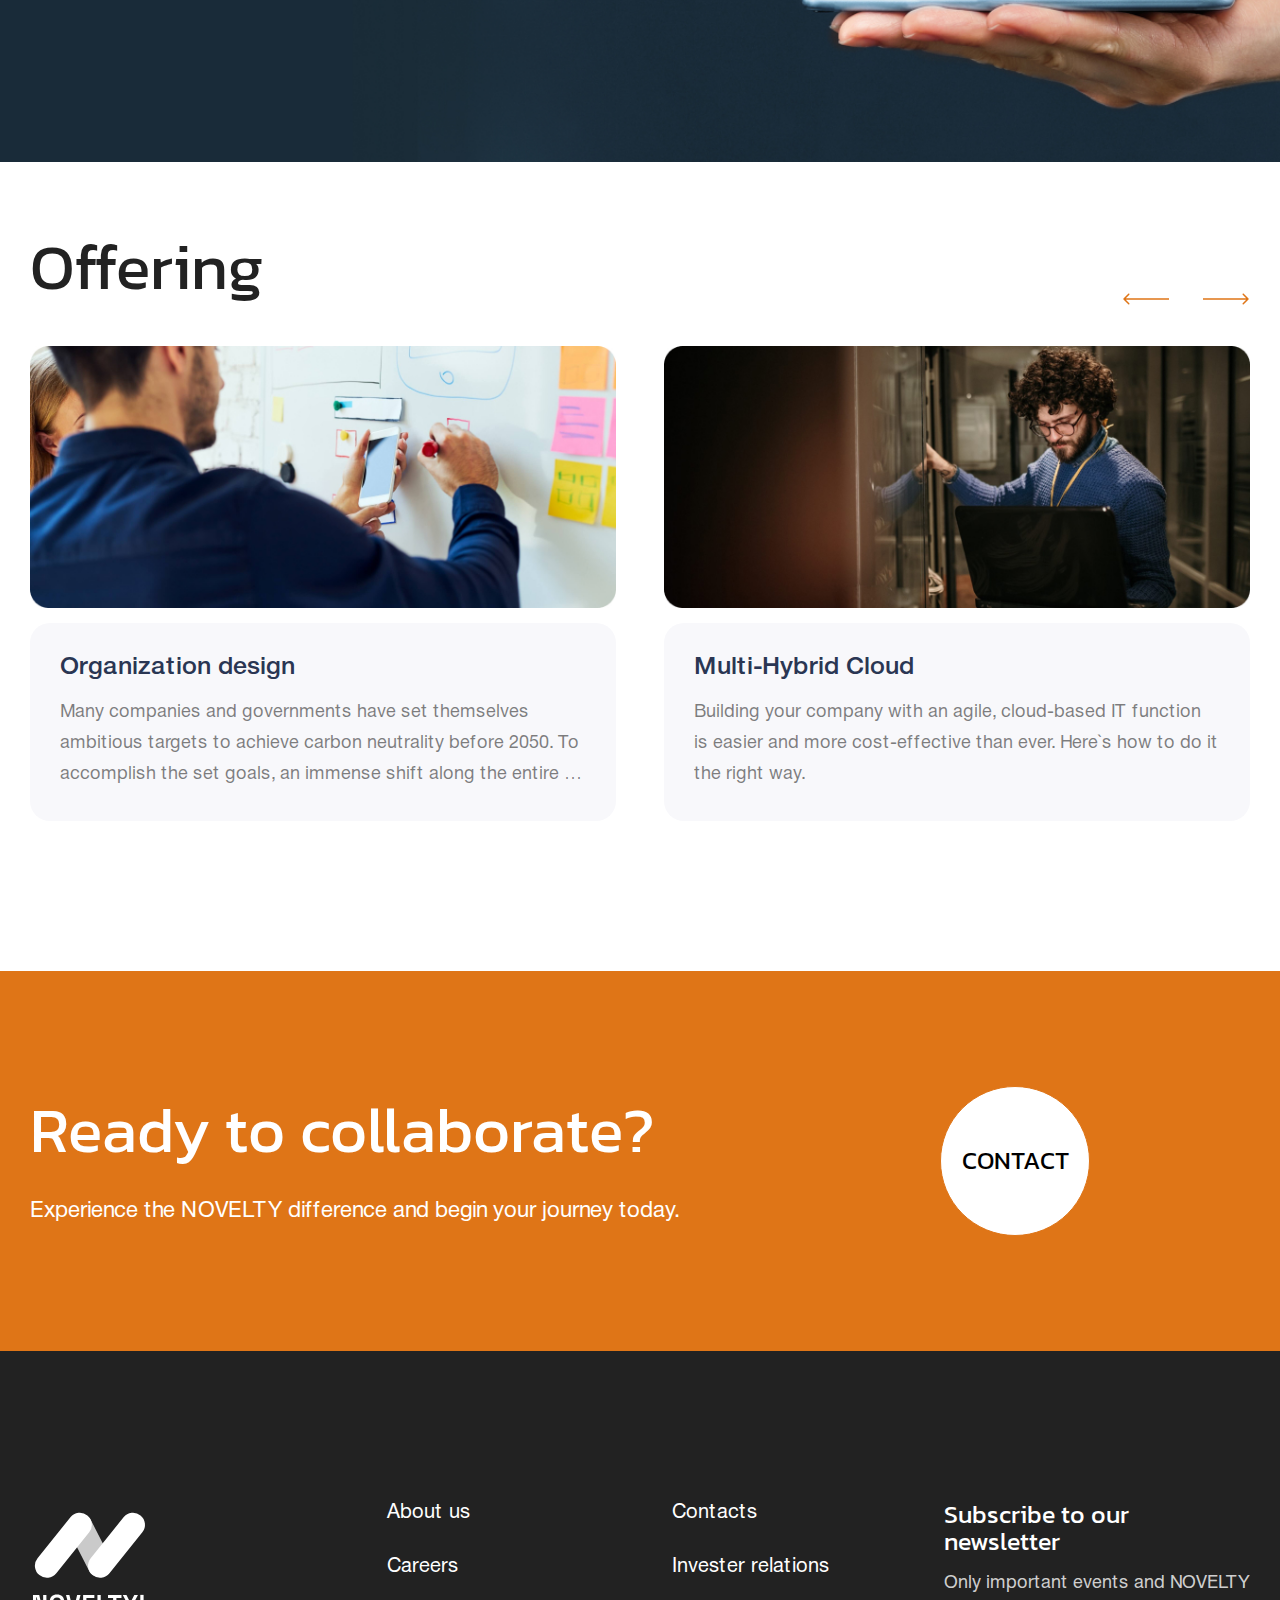
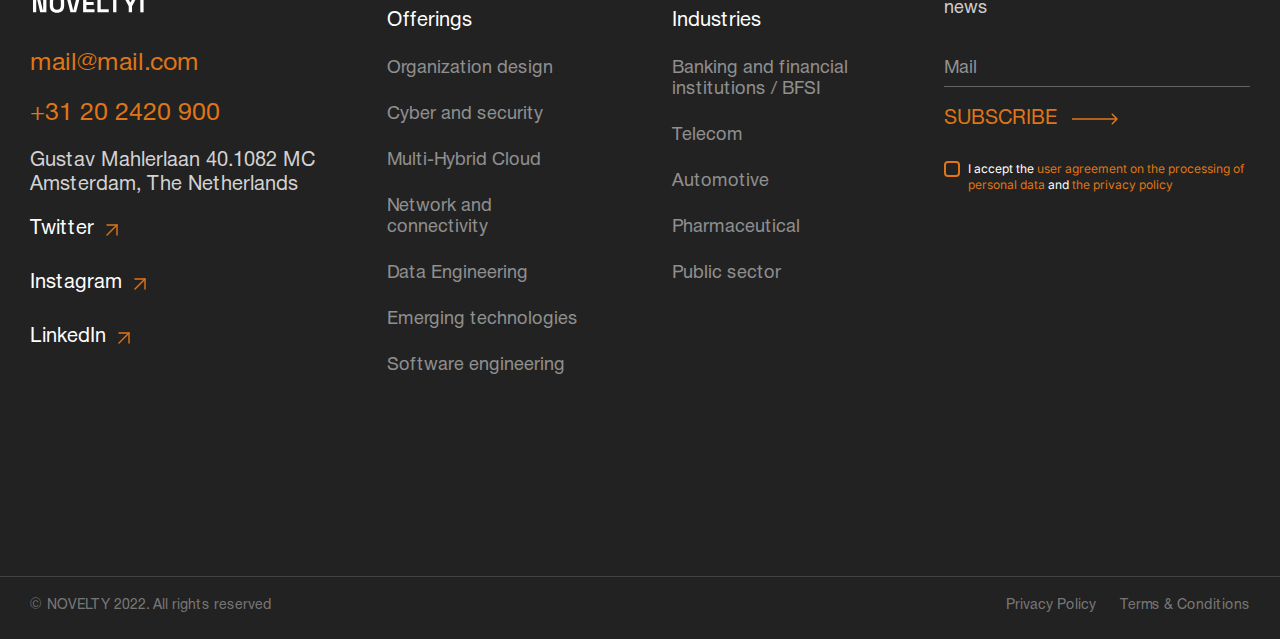
==== commit 3b7b49ce: "ready page "join us"" ====
--- a/index.html
+++ b/index.html
@@ -27,7 +27,7 @@
 						<nav class="header-top__menu" id="nav_menu">
 							<ul class="header-top__menu-list">
 								<li class="header-top__menu-item">
-									<a class="header-top__menu-link" href="#">
+									<a class="header-top__menu-link" href="about_us.html">
 										About us
 									</a>
 								</li>
@@ -169,7 +169,7 @@
 									</div>
 								</li>
 								<li class="header-top__menu-item">
-									<a class="header-top__menu-link" href="#">
+									<a class="header-top__menu-link" href="join_us.html">
 										Join us
 									</a>
 								</li>
@@ -299,11 +299,11 @@
 			<div class="container">
 				<div class="header__inner">
 					<div class="header__inner-content">
-						<h1 class="header__inner-title title">
+						<h1 class="header__inner-title title header__inner-title--main">
 							We Are<br>
 							<span>NOVELTY</span>
 						</h1>
-						<p class="header__inner-text">
+						<p class="header__inner-text header__inner-text--main">
 							Accelerating digital excellence <span>to unlock potential</span>, drive growth and deliver
 							purpose
 						</p>
@@ -432,7 +432,7 @@
 
 
 	<section class="video" style="background-image: url('images/video-bg.jpg');">
-		<div class="video__button">
+		<div class="video__button circle__button">
 			<p class="video__button-text">
 				play
 			</p>
@@ -592,7 +592,7 @@
 			<div class="offering__slider">
 				<div class="offering__slider-items">
 					<div class="offering__slider-item">
-						<div class="offering__slider-item__more">
+						<div class="offering__slider-item__more circle__button">
 							LEARN MORE
 						</div>
 						<div class="offering__slider-item__img">
@@ -615,7 +615,7 @@
 						</div>
 					</div>
 					<div class="offering__slider-item">
-						<div class="offering__slider-item__more">
+						<div class="offering__slider-item__more circle__button">
 							LEARN MORE
 						</div>
 						<div class="offering__slider-item__img">
@@ -650,7 +650,7 @@
 						Experience the NOVELTY difference and begin your journey today.
 					</p>
 				</div>
-				<div class="contact__inner-button" id="contact_button">
+				<div class="contact__inner-button circle__button" id="contact_button">
 					contact
 				</div>
 			</div>
@@ -665,13 +665,13 @@
 		<div class="container">
 			<div class="footer__inner">
 				<div class="footer__inner-item footer__inner-item--first">
-					<a class="footer__item-logo" href="#">
+					<a class="footer__item-logo" href="index.html">
 						<img src="images/footer_logo.svg">
 					</a>
 					<a class="footer__item-mail" href="#">
 						mail@mail.com
 					</a>
-					<a class="footer__item-phone" href="#">
+					<a class="footer__item-phone" href="tel:+74951234567">
 						+31 20 2420 900
 					</a>
 					<p class="footer__item-address">
@@ -698,7 +698,7 @@
 				<div class="footer__inner-item footer__inner-item--nav">
 					<ul class="footer__item-list">
 						<li class="footer__list-item">
-							<a class="footer__list-link footer__list-item--top" href="#">
+							<a class="footer__list-link footer__list-item--top" href="about_us.html">
 								About us
 							</a>
 						</li>
@@ -844,29 +844,33 @@
 				</p>
 				<form class="popup__content-form">
 					<label class="popup__content-label" id="form_name">
-						<p class="popup__label-text">Name</p>
+						Name
 						<input class="popup__content-input input" type="text">
+						<span class="popup__content-error">Please enter your name</span>
 					</label>
-					<label class="popup__content-label" id="form_name">
+					<label class="popup__content-label" id="form_mail">
 						Mail
-						<input class="popup__content-input input" type="text">
+						<input class="popup__content-input input" type="email">
+						<span class="popup__content-error">Please enter your mail</span>
 					</label>
-					<label class="popup__content-label" id="form_name">
+					<label class="popup__content-label" id="form_company">
 						Company
 						<input class="popup__content-input input" type="text">
+						<span class="popup__content-error">Please enter company name</span>
 					</label>
-					<label class="popup__content-label" id="form_name">
+					<label class="popup__content-label" id="form_problem">
 						Describe your problem
 						<input class="popup__content-input input" type="text">
+						<span class="popup__content-error">Please enter your problem</span>
 					</label>
 					<div class="popup__content-bottom">
 						<label class="popup__content-agreement">
-							<input class="popup__content-check agreement__check" type="checkbox">
+							<input class="popup__content-check agreement__check" type="checkbox" id="form_check">
 							<span class="popup__content-check--style agreement__check--style"></span>
 							<p class="popup__label-text agreement__check-text">I accept the <a href="#">user agreement on the processing of
 									personal data</a> and <a href="#">the privacy policy</a></p>
 						</label>
-						<button class="popup__content-button button__form button">
+						<button class="popup__content-button button__form circle__button">
 							Send
 						</button>
 					</div>
@@ -876,6 +880,7 @@
 	</div>
 
 	<script src="js/main.js"></script>
+	<script src="js/index.js"></script>
 </body>
 
 </html>--- a/css/style.css
+++ b/css/style.css
@@ -138,10 +138,12 @@
 .header-top__menu-item:hover{
     color: #FFB777;
 }
-.header-top__menu-item.active{
+.header-top__menu-item.active,
+.current{
     color: #FFB777;
 }
-.header-top__menu-item.active::after{
+.header-top__menu-item.active::after,
+.header-top__menu-item.current::after{
     transform: scale(1);
 }
 .header-top__menu-item::after{
@@ -209,7 +211,8 @@
 }
 .header-top.fixed .header-top__menu-dropdown{
     color: #000!important;
-    background: rgba(230, 230, 230, 0.6);
+    background: #fff;
+    /* background: rgba(230, 230, 230, 0.6); */
     top: 80px;
 }
 .header-top__menu-dropdown--industries{
@@ -504,6 +507,19 @@
     color: #222222;
     border-bottom: 1px solid #E2E2E2;
 }
+.popup__content-error{
+    display: none;
+    color: #df1d17;
+    margin-top: 5px;
+    font-size: 12px;
+    line-height: 140%;
+}
+.popup__content-label.error .popup__content-input{
+    border-bottom: 1px solid #DF1D17;
+}
+.popup__content-label.error .popup__content-error{
+    display: block;
+}
 .popup__content-bottom{
     display: flex;
     padding-top: 10px;
@@ -513,31 +529,59 @@
     max-width: 300px;
 }
 .popup__content-button{
-    text-transform: uppercase;
-    font-size: 25px;
-    line-height: 100%;
-    color: #FFFFFF;
-    justify-content: center;
+    right: 0;
+}
+.button__form{
+    position: absolute;
+}
+.page__block{
+    display: flex;
+    justify-content: space-between;
+    align-items: center;
+}
+.page__block-img {
+    margin-right: 20px;
+    max-width: 580px;
+    width: 100%;
+}
+.page__block-img img{ 
+    width: 100%;
+    display: block;
+}
+.page__block-info{
+    width: 100%;
+    max-width: 600px;
+}
+.page__block-text p{
+    margin-bottom: 25px;
+}
+.career__block-text p:last-child{
+    margin-bottom: 0;
+}
+.circle__button{
+    font-family: 'Kanit', sans-serif;
+    font-weight: 400;
     width: 120px;
     height: 120px;
+    display: flex;
+    background: #DF7517;
+    font-size: 25px;
+    justify-content: center;
+    padding: 0 13px;
+    align-items: center;
+    line-height: 100%;
+    text-align: center;
+    cursor: pointer;
+    text-transform: uppercase;
+    color: #fff;
+    border: 1px solid #DF7517;
+    border-radius: 50%;
     transition: .4s all;
-    border-radius: 50%;
-    padding: 0 15px;
-    right: 0;
-    display: flex;
-    align-items: center;
-    background-color: #DF7517;
-    border: 1px solid #DF7517;
-}
-.popup__content-button:hover{
+}
+.circle__button:hover{
     background: #fff;
     color: #DF7517;
 }
-.button__form{
-    position: absolute;
-}
-
-
 
 
 .header{
@@ -568,18 +612,30 @@
     width: 100%;
     padding-top: 135px;
 }
+.header__inner-content--about_us{
+    max-width: 730px;
+}
 .header__inner-title{
     font-size: 82px;
     line-height: 90%;
     margin-bottom: 30px;
     text-transform: uppercase;
 }
+.header__inner-title--about_us{
+    max-width: 730px;
+}
 .header__inner-title span{
     font-size: 143px;
     line-height: 135px;
 }
 .header__inner-text{
     font-weight: 400;
+    font-size: 24px;
+    line-height: 29px;
+    max-width: 615px;
+    width: 100%;
+}
+.header__inner-text--main{
     font-size: 32px;
     line-height: 38px;
     margin-bottom: 60px;
@@ -711,30 +767,6 @@
     display: flex;
     justify-content: center;
     align-items: center;
-}
-.video__button{
-    color: #fff;
-    font-size: 25px;
-    text-transform: uppercase;
-    font-family: 'Kanit', sans-serif;
-    border-radius: 50%;
-    background: #DF7517;
-    width: 120px;
-    height: 120px;
-    display: flex;
-    justify-content: center;
-    align-items: center;
-    cursor: pointer;
-    transition: .4s all;
-}
-.video__button:hover{
-    background-color: #fff;
-}
-.video__button-text{
-    transition: .4s all;
-}
-.video__button:hover .video__button-text{
-    color: #DF7517;
 }
 
 
@@ -859,29 +891,22 @@
     cursor: pointer;
 }
 .offering__slider-item__more{
-    display: flex;
-    justify-content: center;
     right: 40px;
-    align-items: center;
     top: 125px;
-    text-align: center;
     opacity: 0;
     transition: .3s all;
+    border: none;
+    color: #000;
     position: absolute;
     transform: translateY(100px);
-    text-transform: uppercase;
     background-color: #fff;
-    width: 120px;
-    height: 120px;
-    border-radius: 50%;
-    font-family: 'Kanit', sans-serif;
-    font-weight: 400;
-    font-size: 25px;
-    line-height: 100%;
 }
 .offering__slider-item:hover .offering__slider-item__more{
     transform: translateY(0px);
     opacity: 1;
+}
+.offering__slider-item__more:hover{
+    color: #000;
 }
 .offering__slider-item__img{
     margin-bottom: 15px;
@@ -938,22 +963,16 @@
     color: #fff;
 }
 .contact__inner-button{
-    font-size: 25px;
-    line-height: 100%;
     width: 150px;
     height: 150px;
     background-color: #fff;
     border-radius: 50%;
-    display: flex;
-    align-items: center;
     position: relative;
-    justify-content: center;
-    text-align: center;
-    text-transform: uppercase;
-    cursor: pointer;
-    font-family: 'Kanit', sans-serif;
-}
-
+    color: #000;
+}
+.contact__inner-button:hover{
+    color: #000;
+}
 .contact__inner-button::before,
 .contact__inner-button::after{
     content: '';
@@ -1190,6 +1209,412 @@
 }
 
 
+
+
+
+
+
+
+
+
+
+
+
+/*****************
+    About us
+******************/
+
+.digital__future {
+    padding: 140px 0 150px;
+}
+.digital__future-top {
+    display: flex;
+    justify-content: space-between;
+    padding-bottom: 50px;
+    margin-bottom: 50px;
+    border-bottom: 1px solid #E9E9E9
+}
+.digital__future-top__title {
+    max-width: 465px;
+    width: 100%;
+    margin-right: 20px;
+    font-size: 80px;
+    margin-bottom: 0;
+    text-transform: uppercase;
+}
+.digital__future-top__content {
+    max-width: 730px;
+    width: 100%;
+}
+.digital__future-top__text {
+    width: 100%;
+    margin-bottom: 20px;
+}
+.digital__future-top__text span{
+    color: #DF7517;
+}
+.digital__future-top__text:last-child{
+    margin-bottom: 0;
+}
+.digital__future-content__top{
+    margin-bottom: 50px;
+}
+.digital__future-content__top-item {
+    margin-right: 30px;
+    background: #F8F8FB;
+    border-radius: 35px;
+    font-size: 25px;
+    line-height: 30px;
+    color: #000000;
+    cursor: pointer;
+    display: inline-block;
+    padding: 17px 30px;
+    transition: .4s all;
+}
+.digital__future-content__top-item:hover{
+    background: #F8D5B6
+}
+.digital__future-content__top-item.active{
+    background: #DF7517;
+    color: #fff;
+}
+.digital__future-content__top-item:last-child{
+    margin-right: 0;
+}
+.digital__future-content__item {
+    display: none;
+    opacity: 0;
+    transition: opacity .4s;
+}
+.digital__future-content__item.active{
+    display: flex;
+    opacity: 1;
+    animation: show_block .2s linear forwards;
+}
+@keyframes show_block {
+    0% {
+      opacity: 0;
+    }
+    100% {
+      opacity: 1;
+    }
+}
+.digital__future-content__item-info{
+    max-width: 600px;
+    width: 100%;
+    margin-right: 20px;
+}
+.digital__future-content__item-title {
+    font-size: 32px;
+    margin-bottom: 20px;
+}
+.digital__future-content__item-text {
+    font-size: 20px;
+}
+.digital__future-content__item-img {
+    max-width: 620px;
+    width: 100%;
+}
+.digital__future-content__item-img img{
+    width: 100%;
+    display: block;
+}
+.expertise {
+    background: #F8F8FB;
+    padding: 140px 0 205px;
+}
+.expertise__items {
+    display: grid;
+    grid-template-columns: repeat(3, 1fr);
+    grid-template-rows: repeat(3, 1fr);
+    grid-gap: 40px;
+}
+.expertise__items-item {
+    background: #FFFFFF;
+    border-radius: 20px;
+    line-height: 28px;
+    padding: 30px;
+}
+.expertise__item-title {
+    color: #DF7517;
+    font-size: 32px;
+    margin-bottom: 17px;
+}
+.expertise__item-text {
+    opacity: 0.6;
+    font-size: 20px;
+}
+
+
+
+
+
+
+
+
+/*****************
+    Join us
+******************/
+.career {
+    padding: 150px 0;
+}
+.career__block-bottom {
+    margin-top: 40px;
+    background: #FFEED5;
+    border-radius: 20px;
+    font-size: 25px;
+    text-align: center;
+    padding: 25px 30px;
+    display: inline-block;
+}
+.vacancies {
+    padding: 160px 0 150px;
+    background: #F8F8FB;
+}
+.vacancies-title {
+    margin-bottom: 30px;
+}
+.vacancies-text {
+    max-width: 620px;
+    width: 100%;
+    margin-bottom: 40px;
+}
+.vacancies__wrapper-item {
+    margin-bottom: 30px;
+    position: relative;
+}
+.vacancies__wrapper-item:last-child{
+    margin-bottom: 0;
+}
+.vacancies__item-all{
+    position: absolute;
+    bottom: -60px;
+    right: 0;
+    visibility: hidden;
+    pointer-events: none;
+}
+.vacancies__wrapper-item:last-child .vacancies__item-all{
+    visibility: visible;
+    pointer-events: auto;
+}
+.vacancies__item-card {
+    background: #FFFFFF;
+    border-radius: 20px;
+    padding: 30px 50px;
+    margin-bottom: 10px;
+}
+.vacancies__item-card__content{
+    display: flex;
+    justify-content: space-between;
+}
+.vacancies__card-left{
+    margin-right: 15px;
+}
+.vacancies__card-title {
+    font-size: 32px;
+    display: inline-block;
+    margin-bottom: 30px;
+    position: relative;
+}
+.vacancies__wrapper-item.important .vacancies__card-title::before {
+
+    content: "";
+    position: absolute;
+    top: 50%;
+    transform: translateY(-50%);
+    right: -37px;
+    width: 18px;
+    background-image: url("../images/vacancies_fire-icon.svg");
+    height: 22px;
+}
+
+.vacancies__card-list {
+    font-size: 20px;
+    margin-bottom: 30px;
+}
+.vacancies__card-list__item {
+    padding-left: 34px;
+    margin-bottom: 20px;
+    position: relative;
+}
+.vacancies__card-list__item::before{
+    content: "";
+    position: absolute;
+    left: 0;
+    top: 50%;
+    transform: translateY(-50%);
+    width: 24px;
+    height: 24px;
+}
+.vacancies__card-list__item:nth-child(1)::before{
+    background-image: url('../images/vacancies_list-icon-1.svg');
+}
+.vacancies__card-list__item:nth-child(2)::before{
+    background-image: url('../images/vacancies_list-icon-2.svg');
+}
+.vacancies__card-list__item:last-child{
+    margin-bottom: 0;
+}
+.vacancies__card-details {
+    font-size: 25px;
+    line-height: 30px;
+    color: #DF7517;
+    position: relative;
+    display: inline-block;
+    cursor: pointer;
+    padding-right: 22px;
+}
+.vacancies__card-details::before{
+    content: "";
+    position: absolute;
+    right: 0px;
+    top: 50%;
+    transform: translateY(-50%) rotate(-45deg);
+    border-bottom: 2px solid #DF7517;
+    border-left: 2px solid #DF7517;
+    transition: .4s all;
+    width: 10px;
+    height: 10px;
+}
+.vacancies__card-details.active::before{
+    transform: translateY(-50%) rotate(135deg);
+}
+.vacancies__card-right {
+    max-width: 570px;
+    width: 100%;
+    color: #000;
+    font-size: 20px;
+}
+.vacancies__item-details {
+    background: #FFFFFF;
+    border-radius: 20px;
+    display: none;
+    padding: 50px;
+    margin-bottom: 40px;
+}
+.vacancies__item-details.active{
+    display: block;
+}
+.vacancies__details-top {
+    display: flex;
+    margin-bottom: 40px;
+}
+.vacancies__details-left {
+    max-width: 550px;
+    margin-right: 15px;
+}
+.vacancies__details-left__responsibilities {
+    margin-bottom: 30px;
+}
+.vacancies__details-title {
+    margin-bottom: 15px;
+    font-size: 24px;
+}
+.vacancies__details-list {
+    font-size: 18px;
+}
+.vacancies__details-item {
+    position: relative;
+    margin-bottom: 5px;
+}
+.vacancies__details-item:last-child{
+    margin-bottom: 0;
+}
+.vacancies__details-item span{
+    padding-right: 7px;
+    color: #DF7517;
+}
+
+.vacancies__details-right {
+    background: #FFEED4;
+    border-radius: 20px;
+    padding: 30px;
+}
+.vacancies__details-apply{
+    background: none;
+    border: none;
+    cursor: pointer;
+}
+.popup__content-file {
+    display: flex;
+    align-content: center;
+    flex-wrap: wrap;
+    margin-bottom: 30px;
+}
+.popup__file-button {
+    font-family:'HelveticaNeueCyr-Roman';
+    font-weight: 400;
+    font-size: 18px;
+    line-height: 140%;
+    color: #DF7517;
+    margin-right: 20px;
+    cursor: pointer;
+    padding: 0;
+    padding-left: 28px;
+    background: none;
+    outline: none;
+    border: none;
+    position: relative;
+}
+.popup__file-button::before{
+    content: "";
+    position: absolute;
+    left: 0;
+    top: 50%;
+    transform: translateY(-50%);
+    width: 18px;
+    height: 18px;
+    background-image: url("../images/popup-resume_file-icon.svg");
+}
+.popup__file-resume {
+    border: 1px solid #F8D5B6;
+    border-radius: 40px;
+    display: flex;
+    opacity: 0;
+    pointer-events: none;
+    align-items: center;
+    padding: 6px 12px 5px;
+}
+.popup__file-resume.show{
+    opacity: 1;
+    pointer-events: auto;
+}
+.popup__file-name {
+    font-size: 18px;
+    line-height: 21px;
+    display: block;
+    margin-right: 10px;
+}
+.popup__file-remove{
+    display: block;
+    width: 18px;
+    cursor: pointer;
+    height: 18px;
+    position: relative;
+}
+.popup__file-remove::before,
+.popup__file-remove::after{
+    content: "";
+    position: absolute;
+    top: 50%;
+    right: 0;
+    background: #DF7517;
+    width: 10px;
+    height: 1px;
+    border-radius: 10px;
+}
+.popup__file-remove::before{
+    transform: translate(-50%, -50%) rotate(45deg);
+}
+.popup__file-remove::after{
+    transform: translate(-50%, -50%) rotate(-45deg);
+}
+
+
+
+
+
+
 @media (max-width:1280px){
     .header__inner-title{
         font-size: 74px;
@@ -1198,7 +1623,7 @@
         font-size: 130px;
         line-height: 125px;
     }
-    .header__inner-text {
+    .header__inner-text--main{
         font-size: 28px;
         line-height: 34px;
     }
@@ -1214,6 +1639,24 @@
     .digitalnovelty__wrapper-info{
         margin-right: 20px;
         max-width: 570px;
+    }
+
+
+
+
+    /*****************
+        About us
+    ******************/
+    .digital__future-content__top-item{
+        margin-right: 15px;
+        border-radius: 35px;
+        font-size: 20px;
+        line-height: 26px;
+    }
+    .expertise__items{
+        grid-template-columns: repeat(2, 1fr);
+        grid-template-rows: repeat(2, 1fr);
+        grid-gap: 30px;
     }
 }
 
@@ -1261,10 +1704,11 @@
         opacity: 0;
         top: 0;
         pointer-events: none;
-        padding: 90px 20px 0px;
+        padding: 100px 20px 0px;
         transition: .4s all;
-        background: rgba(102, 102, 102, 0.25);
-        backdrop-filter: blur(32.5px);
+        background: #000;
+        /* background: rgba(102, 102, 102, 0.25);
+        backdrop-filter: blur(32.5px); */
         border-radius: 0;
     }
     .header-top__menu.show{
@@ -1272,8 +1716,9 @@
     }
     .header-top.fixed .header-top__menu{
         opacity: 1;
-        background: rgba(255, 255, 255, 0.41);
-        backdrop-filter: blur(15px);
+        background: #fff;
+        /* background: rgba(255, 255, 255, 0.41);
+        backdrop-filter: blur(15px); */
         border-bottom: 1px solid #F5F5F5;
     }
     .header-top.fixed{
@@ -1337,8 +1782,9 @@
         width: 100%;
         transform: translateX(120%);
         padding: 100px 20px 30px;
-        background: rgba(102, 102, 102, 0.25);
-        backdrop-filter: blur(32.5px);
+        background: #000;
+        /* background: rgba(102, 102, 102, 0.25);
+        backdrop-filter: blur(32.5px); */
     }
     .header-top__menu-dropdown.mobile.offerings{
         height: 100%;
@@ -1378,8 +1824,17 @@
     .header-top__dropdown-list{
         width: 100%;
     }
-
-
+    .page__block{
+        flex-direction: column;
+        align-items: center;
+    }
+    .page__block-img{
+        margin-right: 0;
+        order: 1;
+    }
+    .page__block-info{
+        margin-bottom: 40px;
+    }
 
 
 
@@ -1395,7 +1850,7 @@
         font-size: 110px;
         line-height: 110px;
     }
-    .header__inner-text {
+    .header__inner-text--main {
         font-size: 25px;
         line-height: 34px;
         margin-bottom: 40px;
@@ -1536,12 +1991,121 @@
         display: block;
     }
 
+
+
+
+    /*****************
+        About us
+    ******************/
+    .digital__future{
+        padding: 110px 0 120px;
+    }
+    .digital__future-top{
+        flex-direction: column;
+        align-items: center;
+    }
+    .digital__future-top__title{
+        margin-right: 0;
+        margin-bottom: 20px;
+    }
+    .digital__future-top__title,
+    .digital__future-top__content{
+        max-width: none;
+    }
+    .digital__future-content__top{
+        overflow-x: scroll;
+    }
+    .digital__future-content__mobile{
+        width: 991px;
+        padding-bottom: 10px;
+    }
+    .digital__future-content__item{
+        flex-direction: column;
+        align-items: center;
+    }
+    .digital__future-content__item-info{
+        margin-bottom: 40px;
+        margin-right: 0;
+    }
+    .digital__future-content__item-title{
+        font-size: 32px;
+    }
+    .expertise{
+        padding: 120px 0 180px;
+    }
+    .expertise__items{
+        grid-gap: 20px;
+    }
+    .expertise__item-title{
+        font-size: 32px;
+    }
+
+
+
+
+    /*****************
+        Join us
+    ******************/
+    .career{
+        padding: 120px 0;
+    }
+    .career__block-bottom{
+        width: 100%;
+    }
+    .vacancies{
+        padding: 130px 0 120px;
+    }
+    .vacancies__item-card__content{
+        flex-wrap: wrap;
+    }
+    .vacancies__card-title{
+        font-size: 32px;
+    }
+    .vacancies__details-title{
+        font-size: 28px;
+    }
+    .vacancies__card-right{
+        max-width: 100%;
+    }
+    .vacancies__card-left{
+        margin-right: 0;
+        margin-bottom: 20px;
+    }
+    .vacancies__card-list{
+        margin-bottom: 0;
+    }
+    .vacancies__card-right{
+        margin-bottom: 20px;
+    }
+    .vacancies__details-top{
+        flex-direction: column;
+        align-items: center;
+    }
+    .vacancies__details-left{
+        margin-right: 0;
+        max-width: unset;
+        margin-bottom: 20px;
+    }
+    .vacancies__details-left__responsibilities{
+        margin-bottom: 20px;
+    }
+    .vacancies__details-bottom{
+        text-align: center;
+    }
+    .vacancies__details-list{
+        padding-left: 10px;
+    }
 }
 
 @media (max-width:770px){
     .title{
         font-size: 47px;
     }
+    .page__block-text{
+        font-size: 20px;
+    }
+
+
     .info__wrapper{
         padding: 100px 0;
     }
@@ -1582,6 +2146,66 @@
     }
     .footer__inner{
         padding: 100px 90px;
+    }
+
+
+
+
+    /*****************
+        About us
+    ******************/
+    .digital__future {
+        padding: 90px 0 100px;
+    }
+    .digital__future-content__top-item{
+        font-size: 18px;
+        line-height: 24px;
+        padding: 15px 25px;
+    }
+    .digital__future-content__mobile{
+        width: 850px;
+    }
+    .expertise{
+        padding: 100px 0 150px;
+    }
+    .expertise__items {
+        grid-gap: 20px;
+        grid-template-columns: repeat(1, 1fr);
+        grid-template-rows: repeat(1, 1fr);
+    }
+    .expertise__item-title{
+        font-size: 32px;
+    }
+
+
+
+
+    
+    /*****************
+        Join us
+    ******************/
+    .career{
+        padding: 100px 0;
+    }
+    .career__block-title{
+        margin-bottom: 25px;
+    }
+    .career__block-bottom{
+        font-size: 23px;
+    }
+    .vacancies__card-title, 
+    .vacancies__details-title{
+        font-size: 32px;
+    }
+    .vacancies__details-title{
+        font-size: 28px;
+    }
+    .vacancies__item-details,
+    .vacancies__item-card{
+        padding: 30px;
+    }
+    .vacancies{
+        padding: 110px 0 100px;
     }
 }
 
@@ -1608,14 +2232,28 @@
         font-size: 16px;
         line-height: 135%;
     }
+    .circle__button{
+        width: 100px;
+        height: 100px;
+        font-size: 18px;
+        padding: 0 15px;
+    }
     .header__inner-title{
+        font-size: 36px;
+        line-height: 90%;
+    }
+    .header__inner-title--main{
         font-size: 45px;
     }
-    .header__inner-title span{
+    .header__inner-title--main span{
         font-size: 76px;
         line-height: 82px;
     }
     .header__inner-text{
+        font-size: 16px;
+        line-height: 19px;
+    }
+    .header__inner-text--main{
         font-size: 20px;
         line-height: 24px;
     }
@@ -1631,6 +2269,21 @@
     .header-top__dropdown-list{
         font-size: 16px;
     }
+    .header-top__menu{
+        padding: 80px 20px 0px;
+    }
+    .page__block-text{
+        font-size: 16px;
+        line-height: 135%;
+    }
+    .page__block-text p{
+        margin-bottom: 15px;
+    }
+    .page__block-info{
+        margin-bottom: 30px;
+    }
+
+
     
     .info__wrapper-title{
         font-size: 32px;
@@ -1743,8 +2396,6 @@
         -webkit-box-orient: unset;
     }
     .offering__slider-item__more{
-        font-size: 18px;
-        line-height: 100%;
         opacity: 1;
         transform: translateY(0);
         width: 84px;
@@ -1794,6 +2445,162 @@
     .footer__list-item{
         margin-bottom: 20px;
     }
-
+    .popup__content-button{
+        font-size: 20px;
+        width: 84px;
+        height: 84px;
+        bottom: -72px;
+        right: -25px;
+    }
+
+
+
+
+    /*****************
+        About us
+    ******************/
+    .digital__future {
+        padding: 80px 0;
+    }
+    .digital__future-top{
+        padding-bottom: 30px;
+        margin-bottom: 30px;
+    }
+    .digital__future-top__text{
+        font-size: 16px;
+        line-height: 135%;
+    }
+    .digital__future-content__top{
+        margin-bottom: 20px;
+    }
+    .digital__future-content__mobile{
+        width: 740px;
+    }
+    .digital__future-content__top-item {
+        font-size: 16px;
+        line-height: 19px;
+        padding: 9px 20px;
+        margin-right: 10px;
+    }
+    .digital__future-content__item-title{
+        font-size: 24px;
+    }
+    .digital__future-content__item-text{
+        font-size: 16px;
+        line-height: 135%;
+    }
+    .digital__future-content__item-info{
+        margin-bottom: 20px;
+    }
+    .expertise {
+        padding: 80px 0;
+    }
+    .expertise-title{
+        margin-bottom: 40px;
+    }
+    .expertise__items{
+        grid-gap: 10px;
+    }
+    .expertise__item-title{
+        font-size: 24px;
+        margin-bottom: 17px;
+    }
+    .expertise__item-text{
+        font-size: 16px;
+        line-height: 135%;
+    }
+
+
+
+
+    /*****************
+        Join us
+    ******************/
+    .career{
+        padding: 80px 0;
+    }
+    .career__block-bottom{
+        font-size: 20px;
+        line-height: 28px;
+        margin-top: 20px;
+        padding: 20px;
+    }
+    .vacancies{
+        padding: 80px 0 90px;
+    }
+    .vacancies-text{
+        font-size: 16px;
+        line-height: 135%;
+    }
+    .vacancies__card-title{
+        font-size: 24px;
+        line-height: 26px;
+    }
+    .vacancies__details-title{
+        font-size: 20px;
+        line-height: 24px;
+        margin-bottom: 10px;
+    }
+    .vacancies__card-list{
+        line-height: 24px;
+        font-size: 16px;
+    }
+    .vacancies__card-list__item{
+        margin-bottom: 10px;
+    }
+    .vacancies__card-right{
+        font-size: 16px;
+        line-height: 22px;
+    }
+    .vacancies__card-details{
+        font-size: 18px;
+        line-height: 21px;
+    }
+    .vacancies__card-details::before{
+        top: 40%;
+        width: 8px;
+        height: 8px;
+    }
+    .vacancies__details-list{
+        font-size: 16px;
+        line-height: 22px;
+    }
+    .vacancies__details-right{
+        padding: 20px;
+    }
+    .vacancies__wrapper-item{
+        margin-bottom: 20px;
+    }
+    .vacancies__details-apply{
+        margin-right: 25px;
+    }
+    .popup__content-file{
+        flex-direction: column;
+    }
+    .popup__file-button{
+        font-size: 16px;
+        line-height: 135%;
+        margin-right: 0;
+        margin: 0 auto 10px;
+    }
+    .popup__file-resume{
+        text-align: center;
+    }
+    .popup__file-name{
+        font-size: 16px;
+        line-height: 21px;
+    }
+    .popup__content-file{
+        margin-bottom: 15px;
+    }
     
-}+}
+@media (max-width:414px) {
+    .header__inner-title--main span{
+        font-size: 65px;
+        line-height: 72px;
+    }
+    .digitalnovelty__wrapper-link::after {
+        display: none;
+    }
+}
